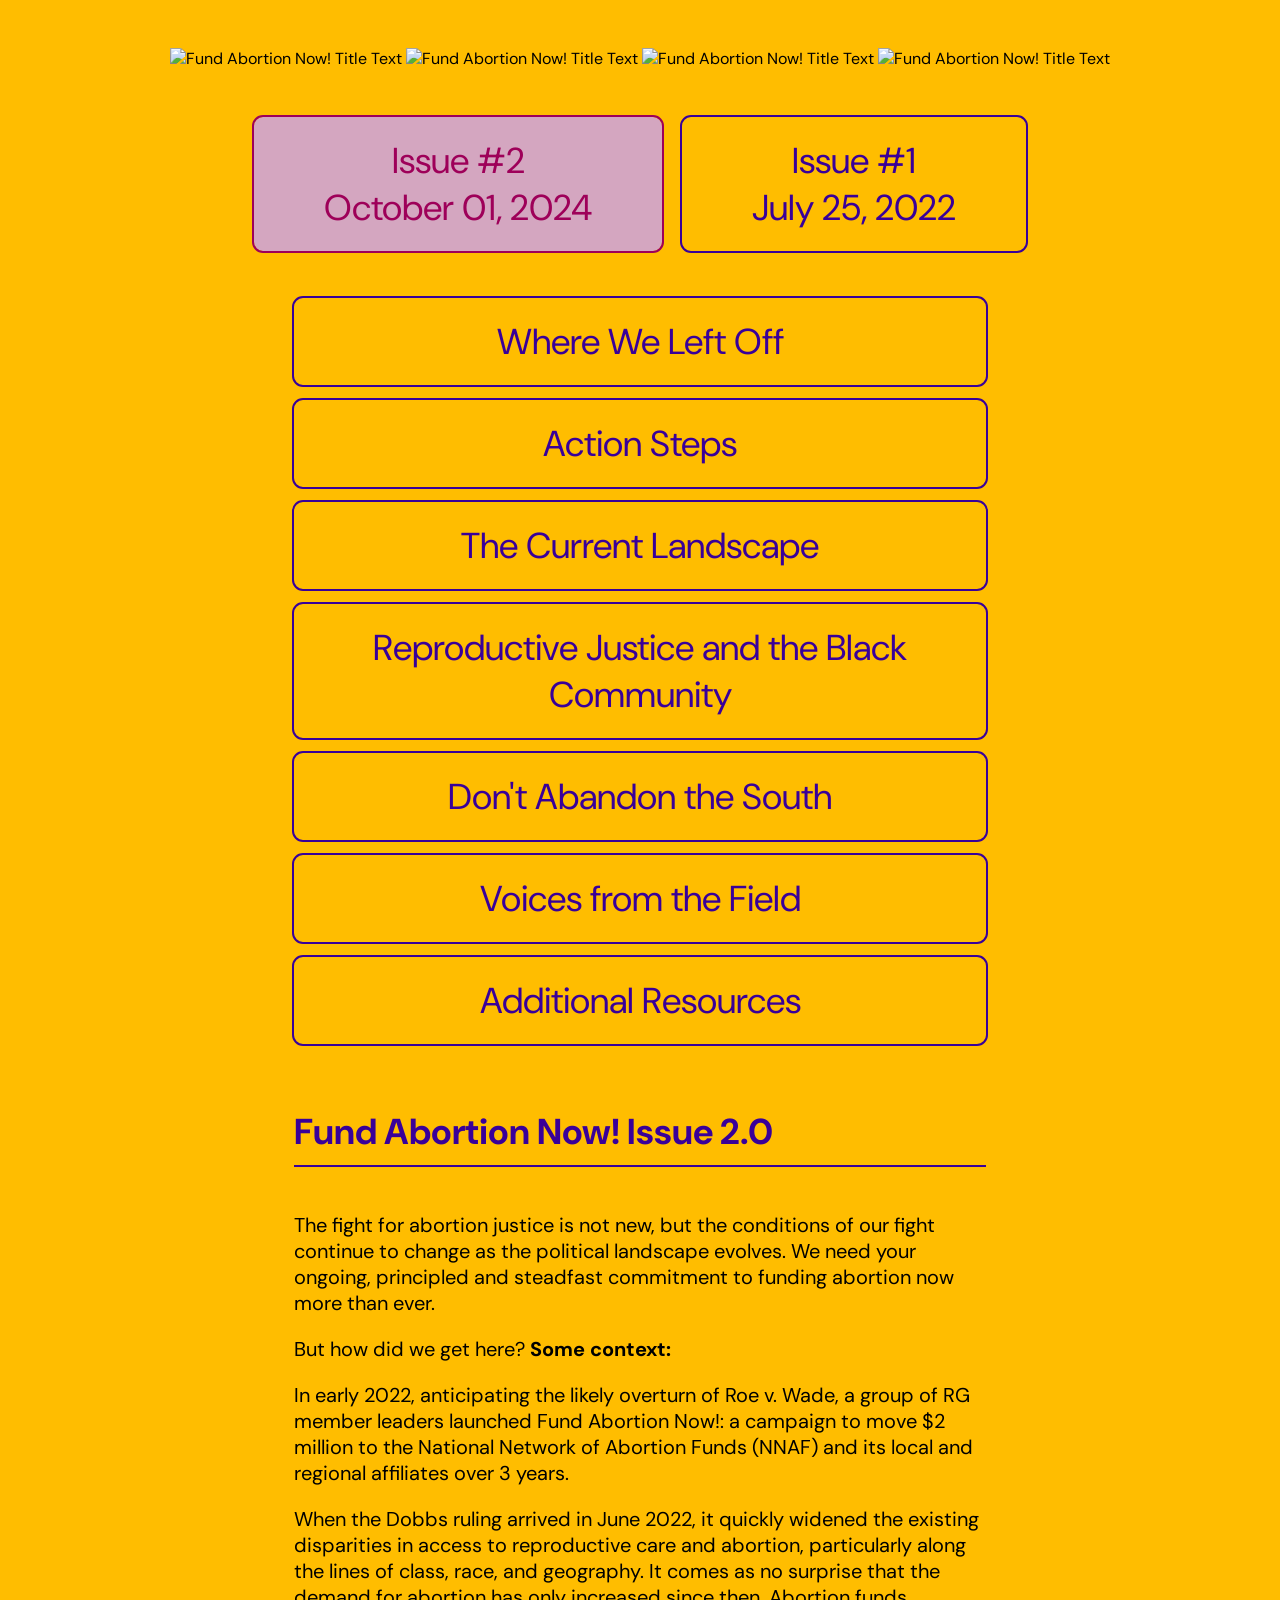
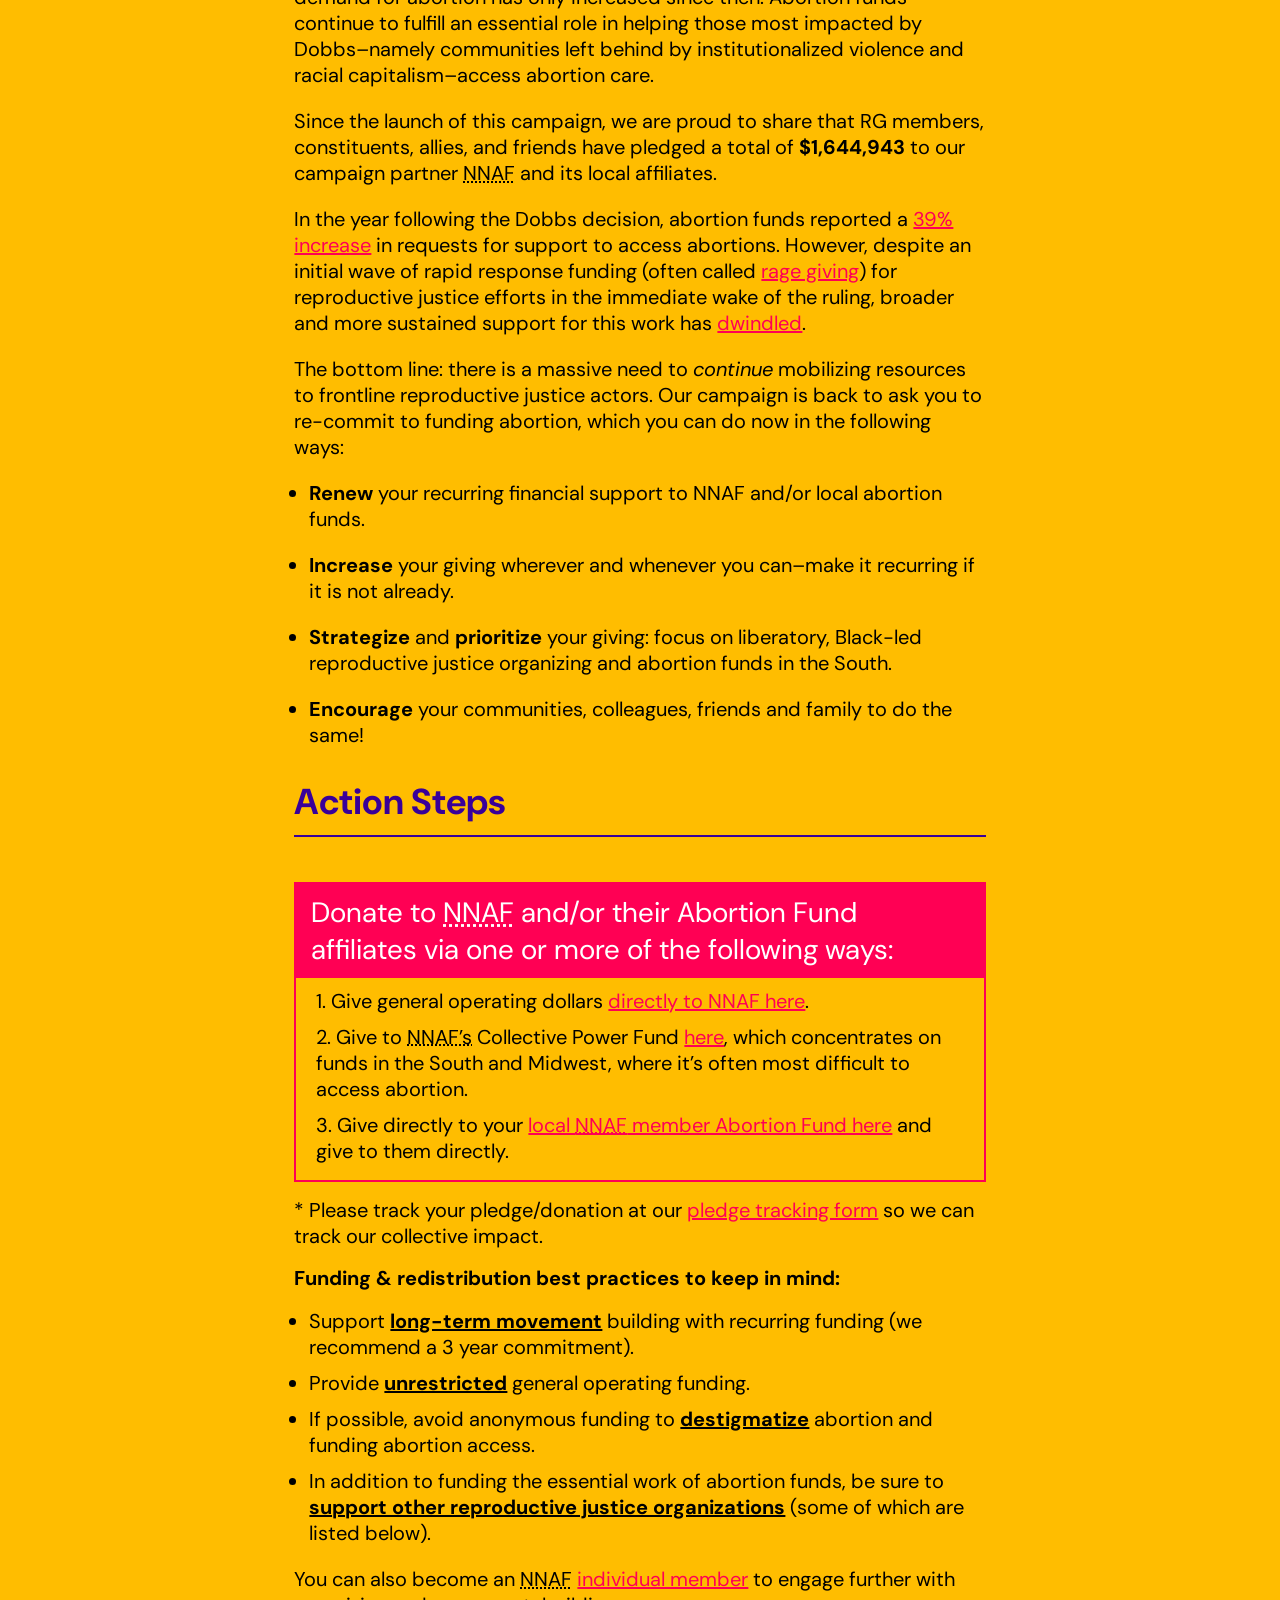
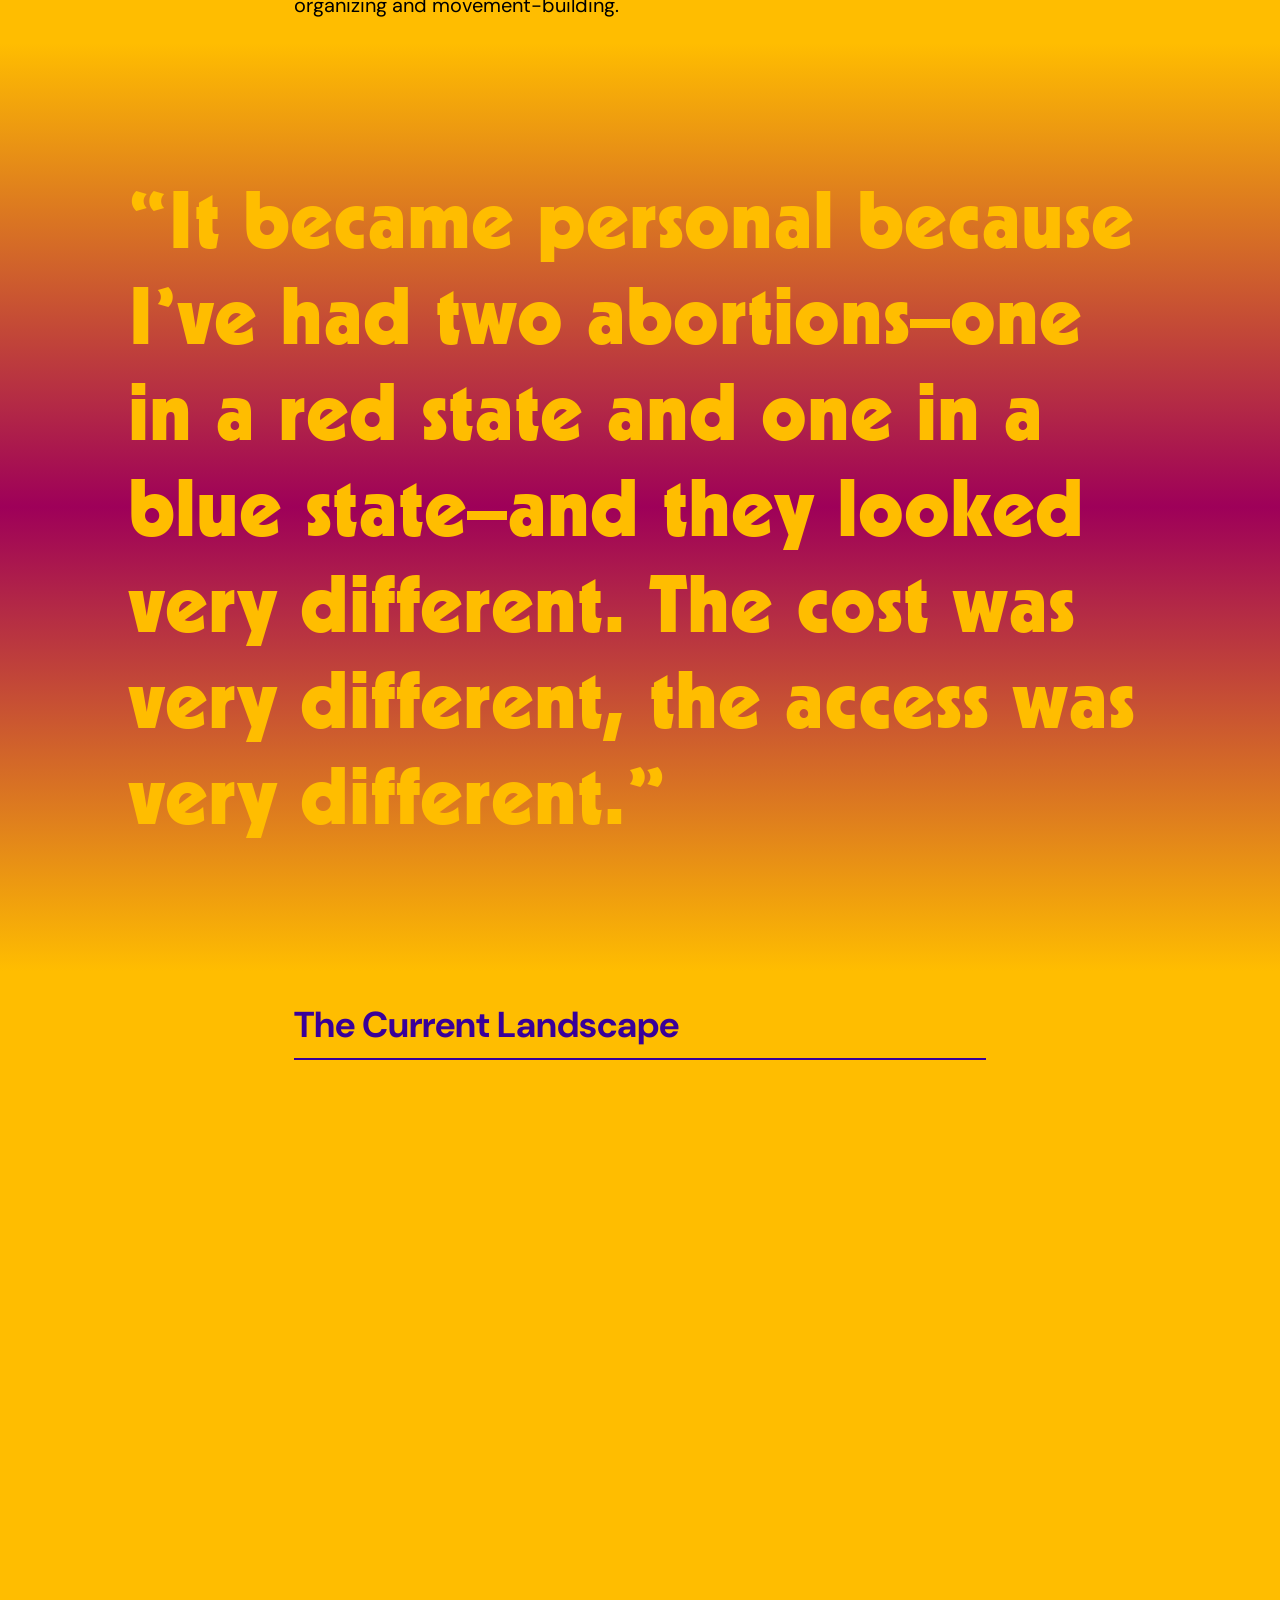
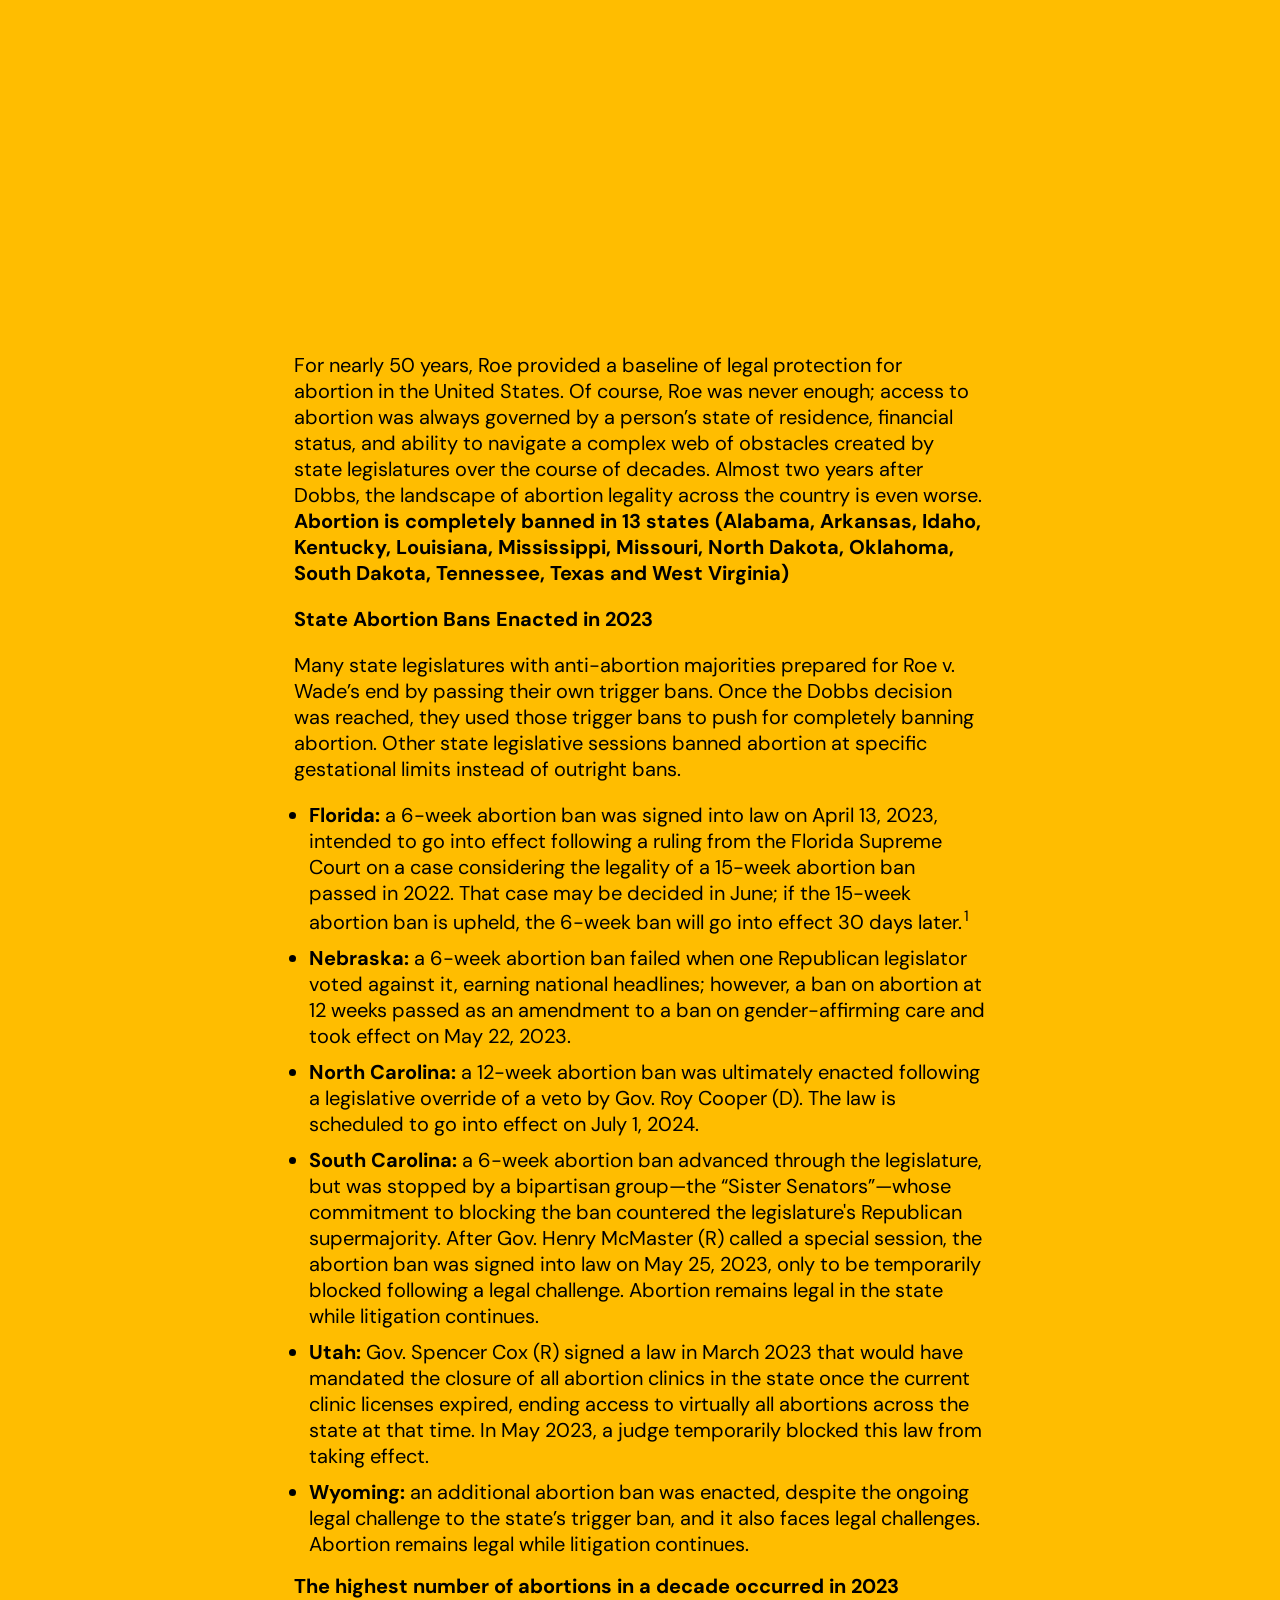
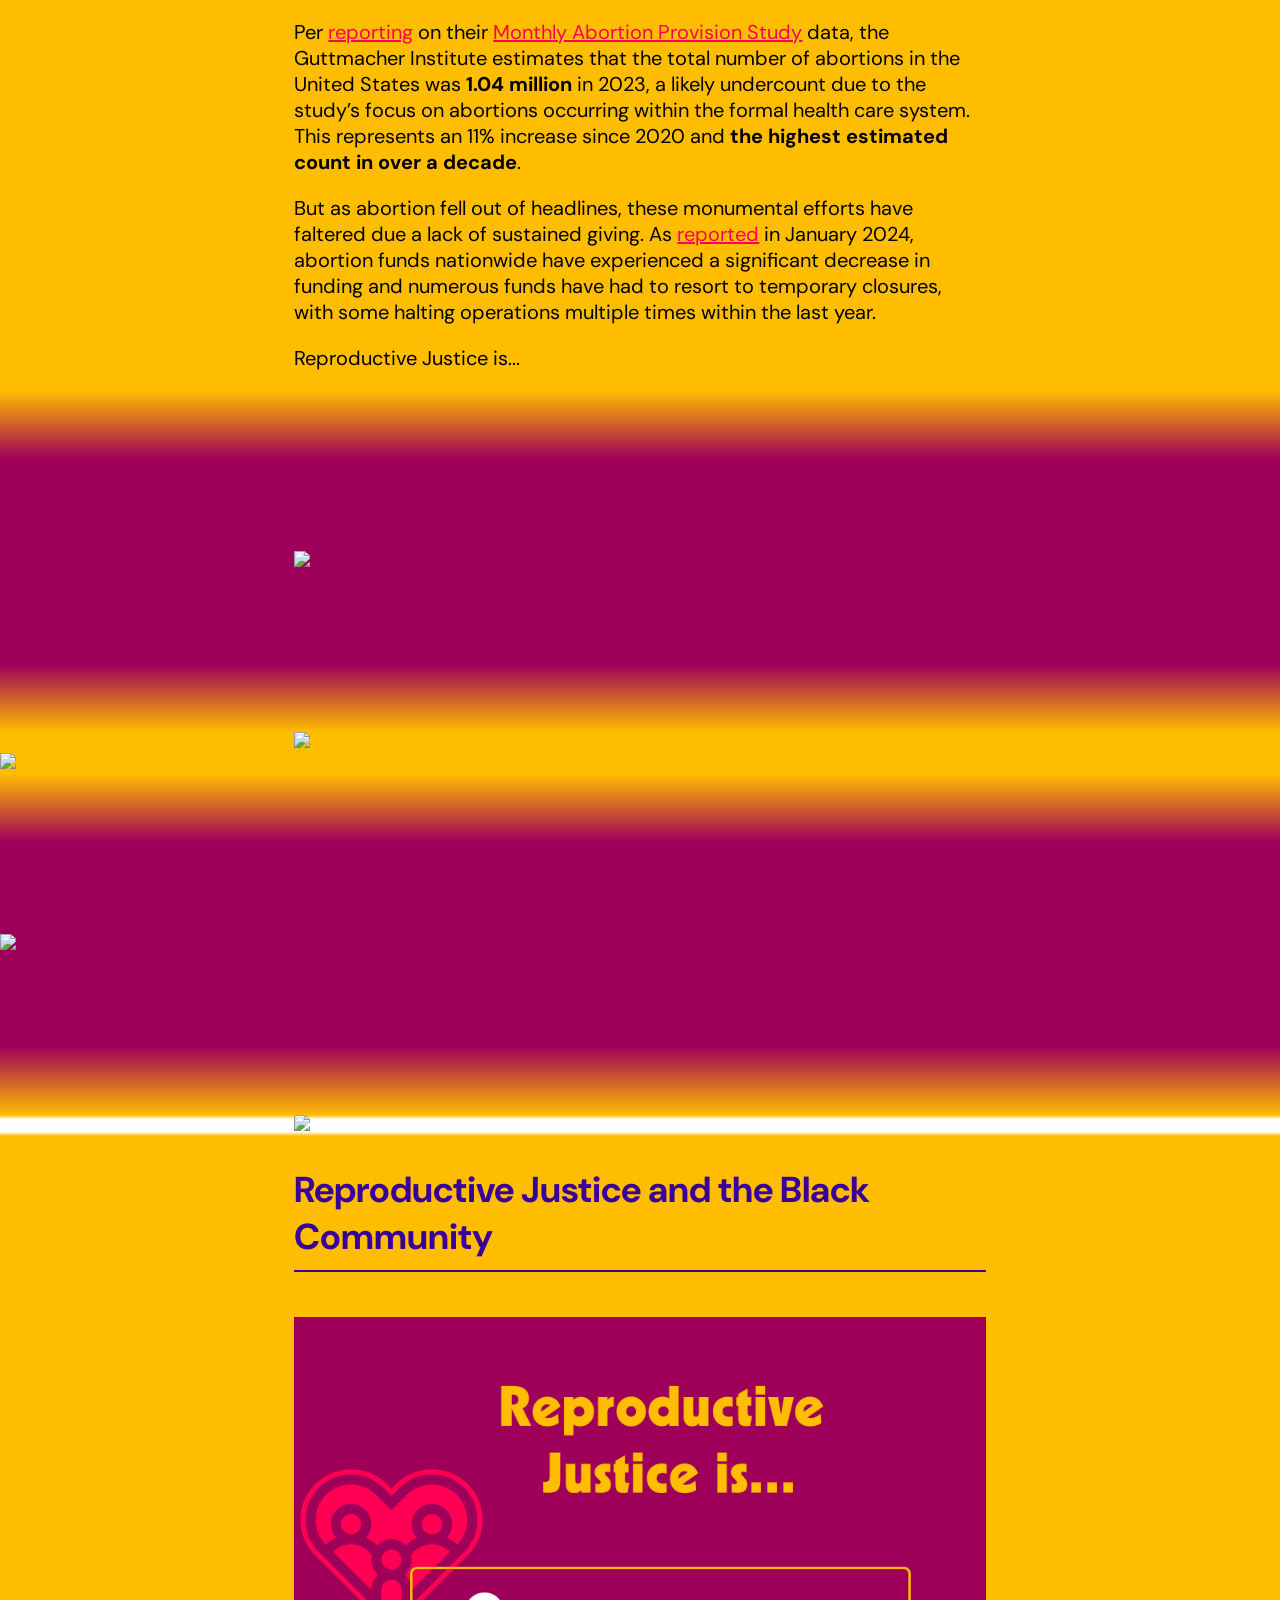
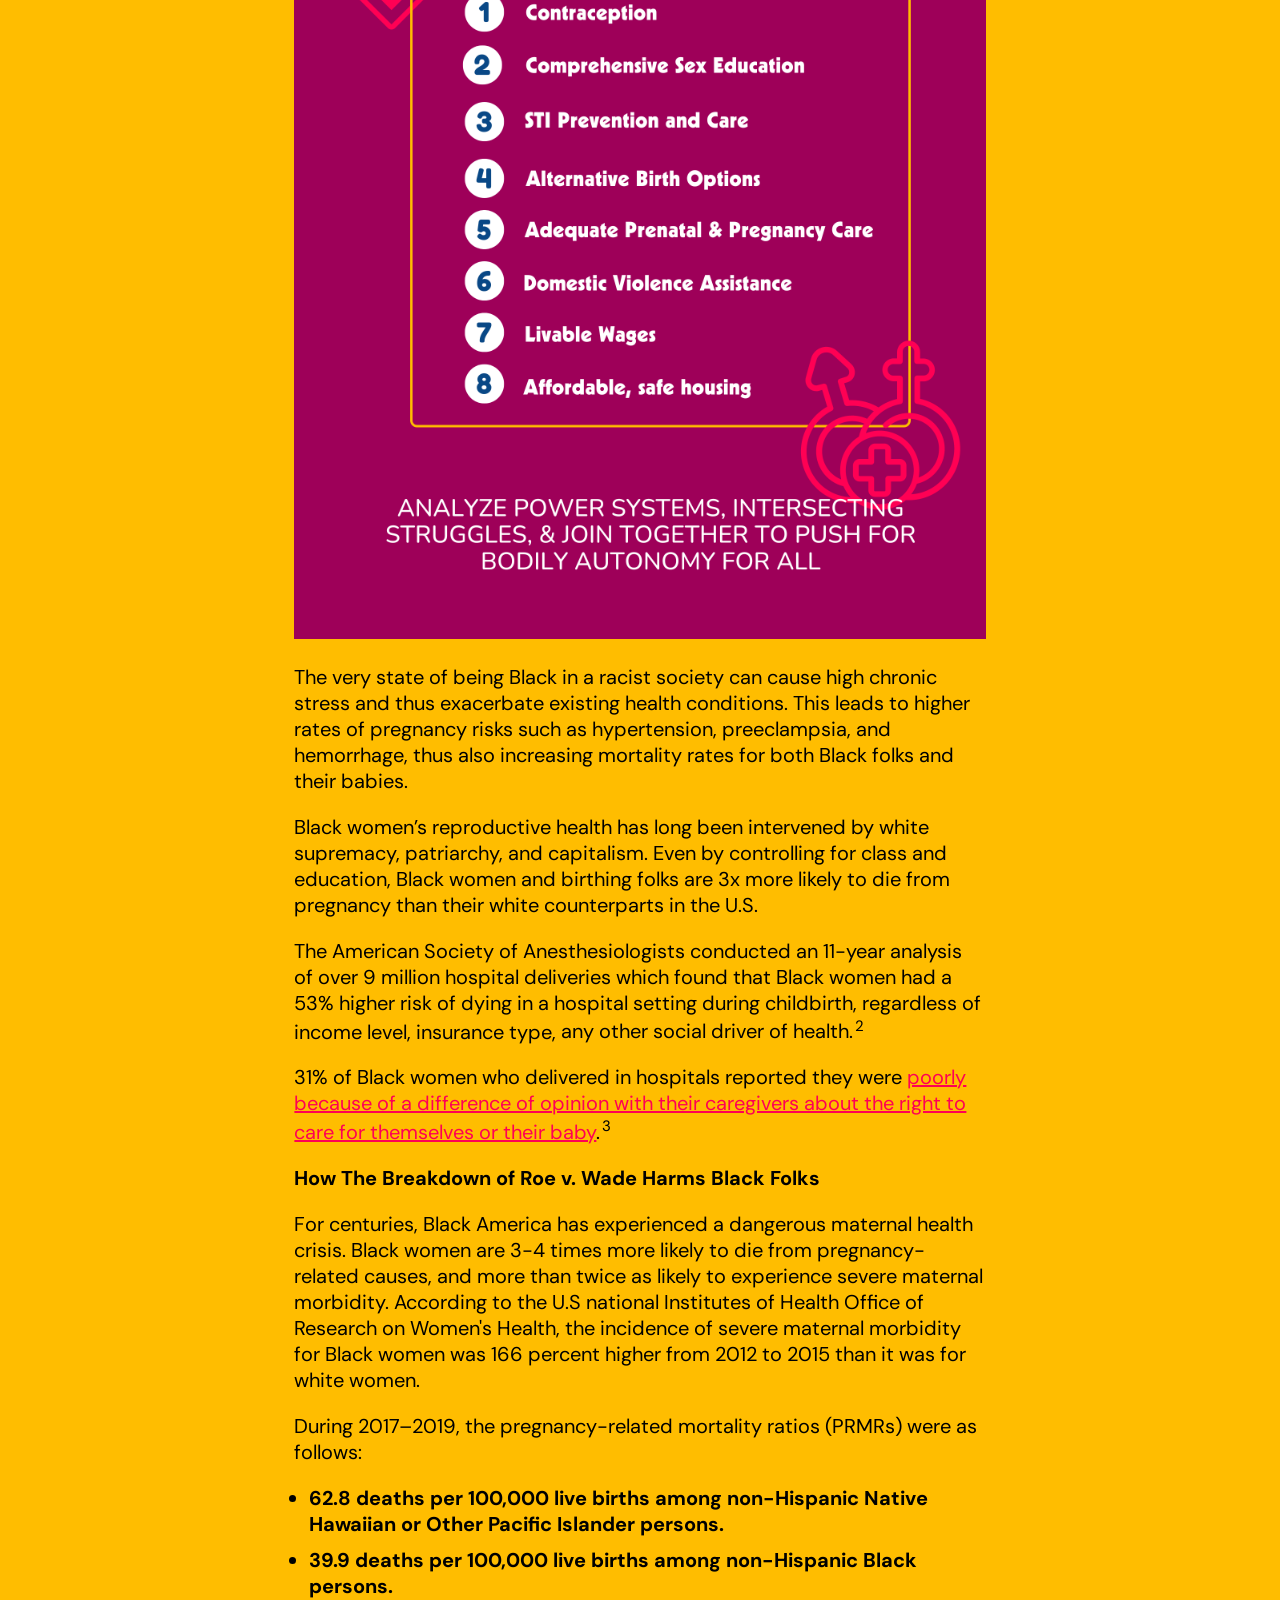
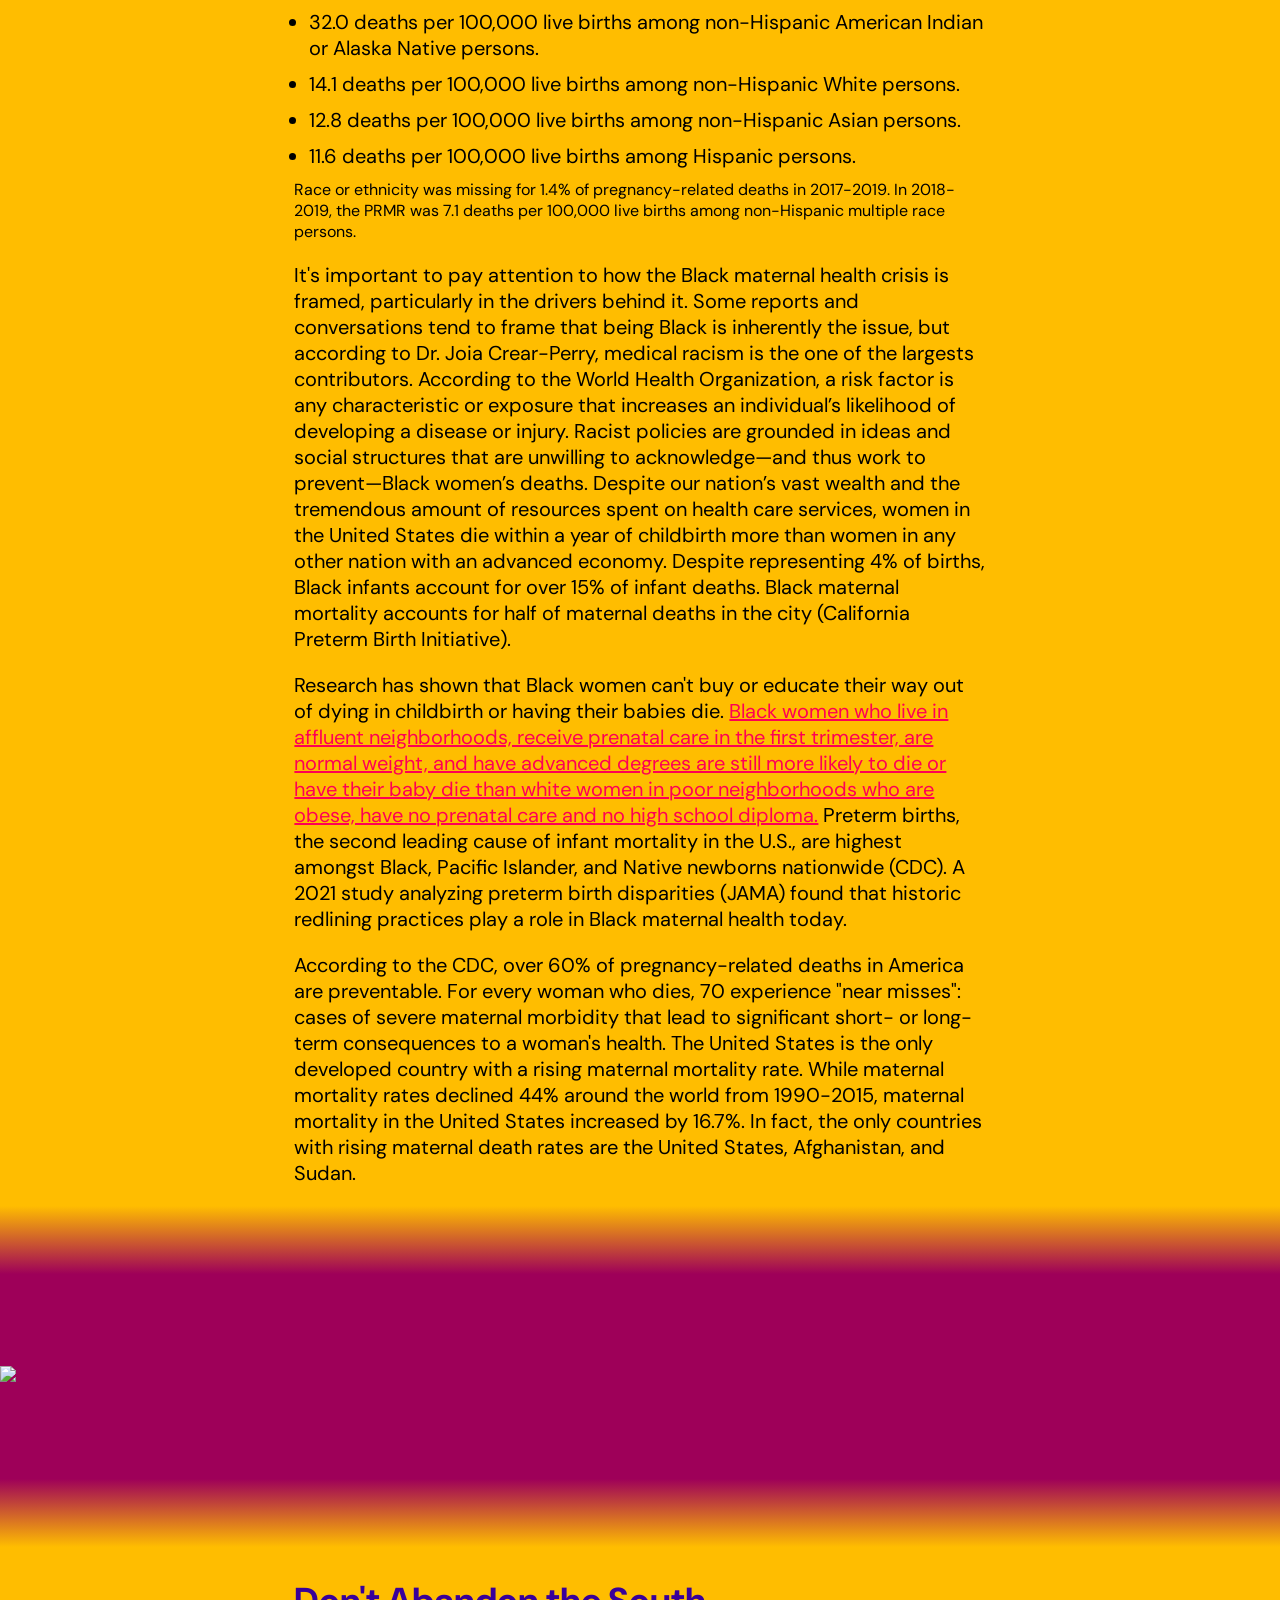
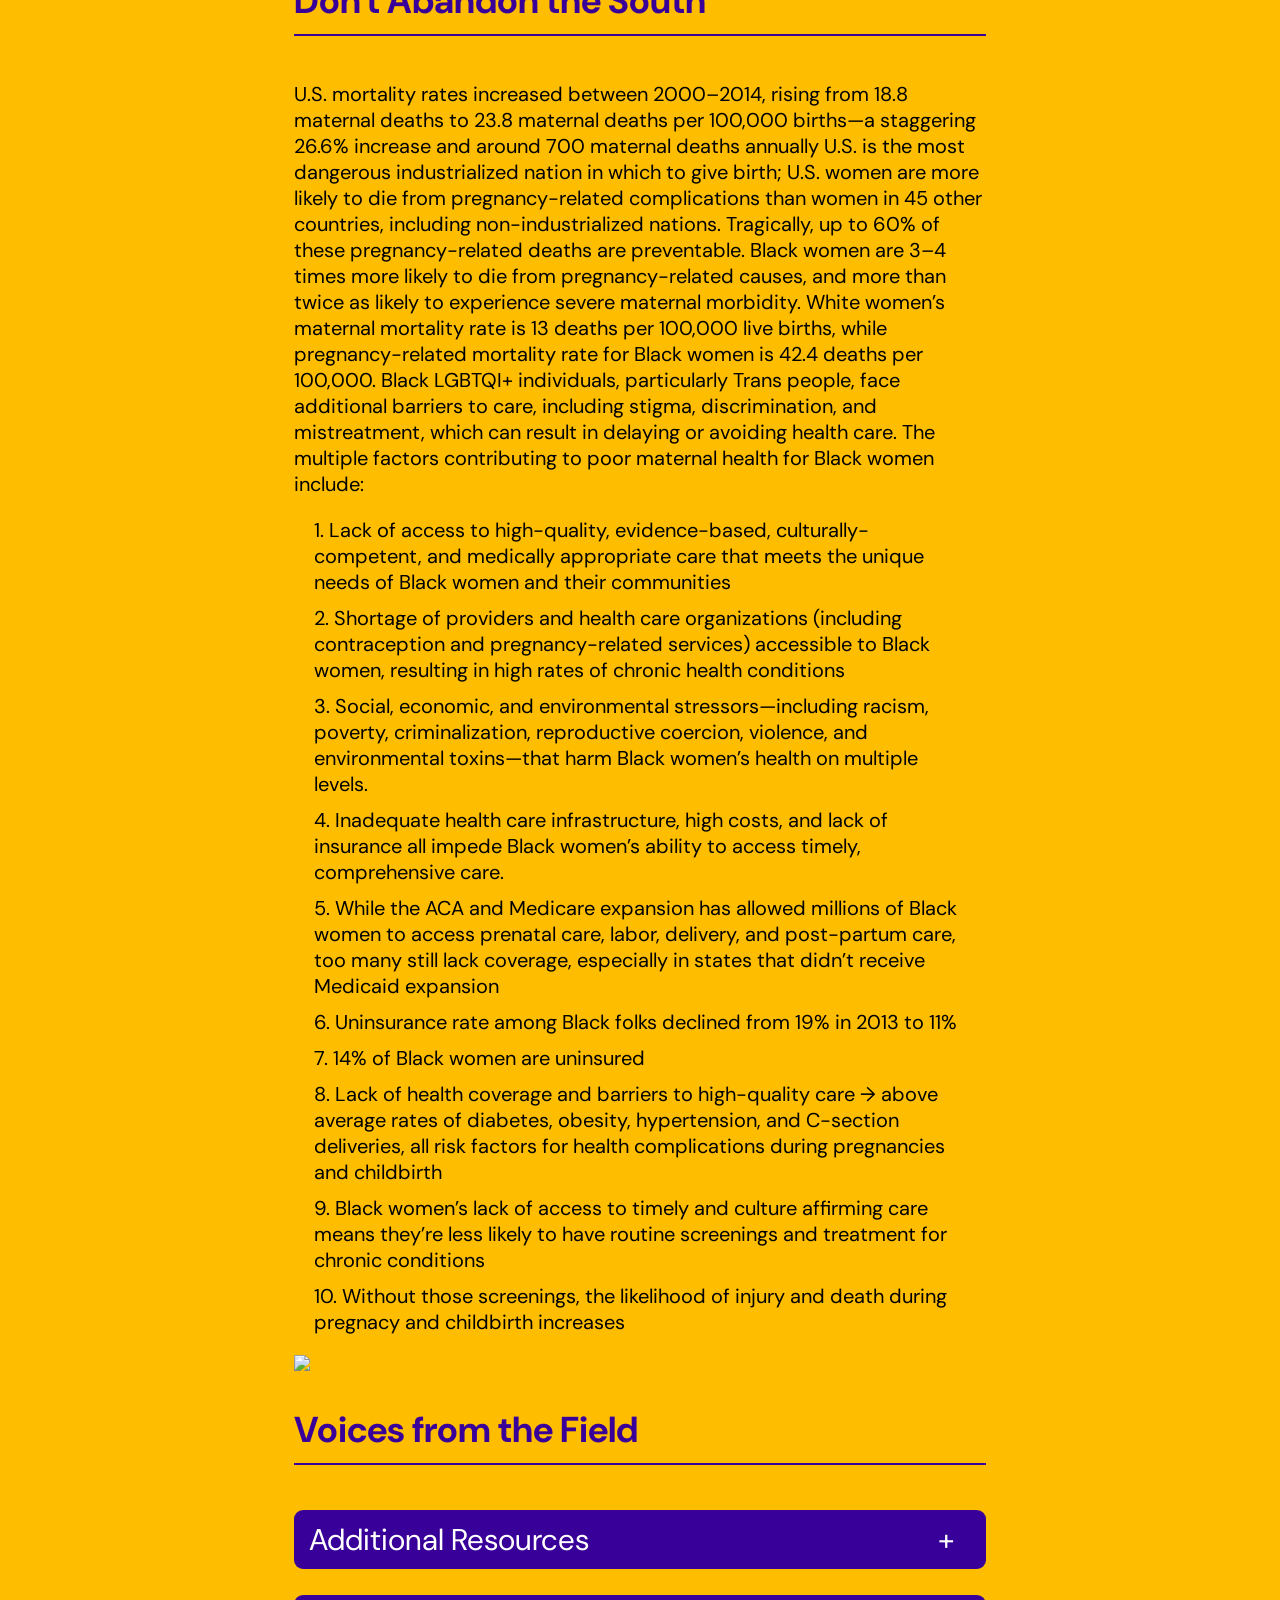
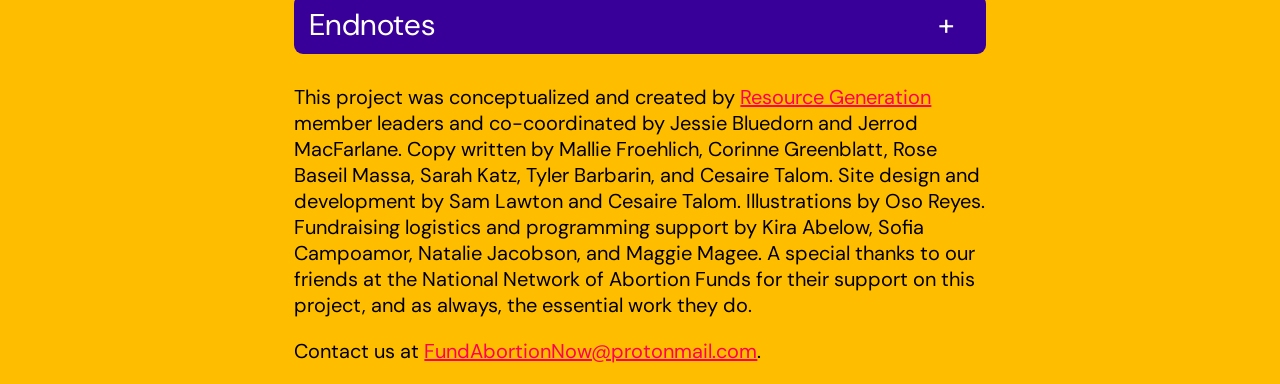
==== index.html @ 1dbc6963 "feat: improve mobile viewing and add new font" ====
<!DOCTYPE html>
<html>
<head>
    <title>FUND ABORTION NOW! Zine Two!</title>
    <meta http-equiv="X-UA-Compatible" content="IE=edge,chrome=1">
    <meta name="viewport" content="width=device-width, initial-scale=1.0">
    <meta http-equiv="cleartype" content="on">

    <link rel="stylesheet" type="text/css" href="./zineWide/zineWide.css" media="screen">
	<link rel="stylesheet" type="text/css" href="./zineTwo/zineTwo.css" media="screen">

    <link rel="preconnect" href="https://fonts.googleapis.com">
    <link rel="preconnect" href="https://fonts.gstatic.com" crossorigin>
    <link rel="preconnect" href="https://fonts.googleapis.com">
    <link rel="preconnect" href="https://fonts.gstatic.com" crossorigin>
    <link
        href="https://fonts.googleapis.com/css2?family=DM+Sans:ital,wght@0,400;0,500;0,700;1,400;1,500;1,700&display=swap"
        rel="stylesheet">
</head>

<body>
    <!-- LOGO -->
    <header>
        <img src="./zineTwo/assets/Banner_FundAbortionNow1.png" width="90%" alt="Fund Abortion Now! Title Text">
        <img src="./zineTwo/assets/Banner_FundAbortionNow2.png" width="90%" alt="Fund Abortion Now! Title Text">
        <img src="./zineTwo/assets/Banner_FundAbortionNow3.png" width="90%" alt="Fund Abortion Now! Title Text">
        <img src="./zineTwo/assets/Banner_FundAbortionNow4.png" width="90%" alt="Fund Abortion Now! Title Text">
    </header>

    <nav class="zine-nav">
      <a class="selected-zine" href="#"><p>Issue #2</p><p>October 01, 2024</p></a>
      <a href="./zineOne.html"><p>Issue #1</p><p>July 25, 2022</p></a>
    </nav>

    <!-- FAN ZINE TWO MAIN -->
    <main>
        <!-- ORGANIZATION -->
        <section>
            <nav class="nav-button">
                <a href="#howdidwegethere" class="jump">Where We Left Off</a>
                <a href="#fundingaction" class="jump">Action Steps</a>
                <a href="#currentlandscape" class="jump">The Current Landscape</a>
                <a href="#reprojusticeblackcomm" class="jump">Reproductive Justice and the Black Community</a>
                <a href="#dontabandonthesouth" class="jump">Don't Abandon the South</a>
                <a href="#voicesfromthefield" class="jump">Voices from the Field</a>
                <a href="#addlresources" class="jump">Additional Resources</a>
            </nav>
        </section>

        <section id="howdidwegethere">
            <h1 class="title">Fund Abortion Now! Issue 2.0</h1>
            <p>
                The fight for abortion justice is not new, but the conditions of our fight continue to change as 
                the political landscape evolves. We need your ongoing, principled and steadfast commitment to 
                funding abortion now more than ever. 
            </p>
            <p>
                But how did we get here? <b>Some context:</b>
            </p>
            <p>
                In early 2022, anticipating the likely overturn of Roe v. Wade, a group of RG member 
                leaders launched Fund Abortion Now!: a campaign to move $2 million to the National Network of 
                Abortion Funds (NNAF) and its local and regional affiliates over 3 years. 
            </p>
            <p>
                When the Dobbs ruling arrived in June 2022, it quickly widened the existing disparities in 
                access to reproductive care and abortion, particularly along the lines of class, race, and 
                geography. It comes as no surprise that the demand for abortion has only increased since then. 
                Abortion funds continue to fulfill an essential role in helping those most impacted by Dobbs–namely 
                communities left behind by institutionalized violence and racial capitalism–access abortion care.
            </p>
            <p>
                Since the launch of this campaign, we are proud to share that RG members, constituents, allies, 
                and friends have pledged a total of <b>$1,644,943</b> to our campaign partner 
                <abbr title="National Network of Abortion Funds">NNAF</abbr> and its local affiliates. 
            </p>
            <p>
                In the year following the Dobbs decision, abortion funds reported a 
                <a href="https://abortionfunds.org/wp-content/uploads/2024/01/NNAF_Roe-Anniversary-Press-Release_1.9.23-1.pdf">39% increase</a> in 
                requests for support to access abortions. However, despite an initial wave of rapid response funding 
                (often called <a href="https://apnews.com/article/rage-giving-abortion-funding-dobbs-anniversary-roe-6219531732924d64db5b70d9c2a04d3d">rage giving</a>) 
                for reproductive justice efforts in the immediate wake of the ruling, broader and more sustained support for this work has 
                <a href="https://abortionfunds.org/wp-content/uploads/2024/01/NNAF_Roe-Anniversary-Press-Release_1.9.23-1.pdf">dwindled</a>.
            </p>
            <p>
                The bottom line: there is a massive need to <em>continue</em> mobilizing resources to frontline reproductive justice actors. Our campaign is back to ask you to re-commit to funding abortion, which you can do now in the following ways:
            </p>
            <ul>
                <li><p><b>Renew</b> your recurring financial support to NNAF and/or local abortion funds.</p></li>
                <li><p><b>Increase</b> your giving wherever and whenever you can–make it recurring if it is not already.</p></li>
                <li><p><b>Strategize</b> and <b>prioritize</b> your giving: focus on liberatory, Black-led reproductive justice organizing and abortion funds in the South.</p></li>
                <li><p><b>Encourage</b> your communities, colleagues, friends and family to do the same!</p></li>
            </ul>
        </section>

        <section id="fundingaction">
            <h1 class="title">Action Steps</h1>
            <div class="fundaction">
                <div class="fundheadline">Donate to <abbr title="National Network of Abortion Funds">NNAF</abbr> and/or their Abortion Fund affiliates via one or more of the following ways:</div>
                <ol role="list">
                    <li>Give general operating dollars <a href="https://donate.abortionfunds.org/give/323375/#!/donation/checkout?c_src=resourcegeneration" target="_blank">directly to NNAF here</a>.</li>
                    <li>Give to <abbr title="National Network of Abortion Funds">NNAF’s</abbr> Collective Power Fund <a href="https://donate.abortionfunds.org/give/324729/#!/donation/checkout?c_src=resourcegenerationcpf">here</a>, which concentrates on funds in the South and Midwest, where it’s often most difficult to access abortion.</li>
                    <li>Give directly to your <a href="https://abortionfunds.org/find-a-fund/" target="_blank">local <abbr title="National Network of Abortion Funds">NNAF</abbr> member Abortion Fund here</a> and give to them directly.</li>
                </ol>
            </div>

            <div class="tracking">
                * Please track your pledge/donation 
                at our <a href="https://docs.google.com/forms/d/e/1FAIpQLSdhT-Uo2teDk59gNHskEufAlcPYaMcO90UYyWhKCQgYTfj5og/viewform" target="_blank">pledge tracking form</a> 
                so we can track our collective impact.
            </div>

            <div class="bestpractices">
                <h2>Funding & redistribution best practices to keep in mind:</h2>
                <ul>
                    <li>Support <b><u>long-term movement</u></b> building with recurring funding (we recommend a 3 year commitment).</li>
                    <li>Provide <b><u>unrestricted</u></b> general operating funding.</li>
                    <li>If possible, avoid anonymous funding to <b><u>destigmatize</u></b> abortion and funding abortion access.</li>
                    <li>In addition to funding the essential work of abortion funds, be sure to <b><u>support other reproductive justice organizations</u></b> (some of which are listed below).</li>
                </ul>
                <p>You can also become an <abbr title="National Network of Abortion Funds">NNAF</abbr> <a href="https://abortionfunds.org/get-involved/become-an-individual-member/">individual member</a> to engage further with organizing and movement-building.</p>
            </div>
        </section>

        <div class="quote quote-left">
            “It became personal because I’ve had two abortions–one in a red state and one in a blue state–and they looked very different. The cost was very different, the access was very different.”
        </div>

        <!-- SECTION 1: ABORTION BANS -->
        <section id="currentlandscape-title">
            <h1 class="title">The Current Landscape</h1>
        </section>
        <!-- <div id="kff-map"> -->
            <section>
                <iframe title="Status of Abortion Bans in the United States" aria-label="Map" id="datawrapper-chart-Q43DW" src="https://datawrapper.dwcdn.net/Q43DW/126/" scrolling="no" frameborder="0" style="width: 0; min-width: 100% !important; border: none;" height="822" data-external="1"></iframe><script type="text/javascript">!function(){"use strict";window.addEventListener("message",(function(a){if(void 0!==a.data["datawrapper-height"]){var e=document.querySelectorAll("iframe");for(var t in a.data["datawrapper-height"])for(var r=0;r<e.length;r++)if(e[r].contentWindow===a.source){var i=a.data["datawrapper-height"][t]+"px";e[r].style.height=i}}}))}();</script>
            </section>
        <!-- </div> -->
        <section id="currentlandscape">
            <p>
                For nearly 50 years, Roe provided a baseline of legal protection for abortion in the United States.
                Of course, Roe was never enough; access to abortion was always governed by a person’s state of residence, 
                financial status, and ability to navigate a complex web of obstacles created by state legislatures 
                over the course of decades.
                Almost two years after Dobbs, the landscape of abortion legality across the country is even worse.
                <b>Abortion is completely banned in 13 states (Alabama, Arkansas, Idaho, Kentucky, Louisiana, 
                Mississippi, Missouri, North Dakota, Oklahoma, South Dakota, Tennessee, Texas and West Virginia)</b>
            </p>

            <h2>State Abortion Bans Enacted in 2023</h2>
            <p>Many state legislatures with anti-abortion majorities prepared for Roe v. Wade’s end by passing their own trigger bans. Once the Dobbs decision was reached, they used those trigger bans to push for completely banning abortion. Other state legislative sessions banned abortion at specific gestational limits instead of outright bans.</p>
            <ul>
                <li><b>Florida:</b> a 6-week abortion ban was signed into law on April 13, 2023, intended to go into effect following a ruling from the Florida Supreme Court on a case considering the legality of a 15-week abortion ban passed in 2022. That case may be decided in June; if the 15-week abortion ban is upheld, <a aria-describedby="footnote-label">the 6-week ban will go into effect 30 days later.</a>
                <li><b>Nebraska:</b> a 6-week abortion ban failed when one Republican legislator voted against it, earning national headlines; however, a ban on abortion at 12 weeks passed as an amendment to a ban on gender-affirming care and took effect on May 22, 2023.</li>
                <li><b>North Carolina:</b> a 12-week abortion ban was ultimately enacted following a legislative override of a veto by Gov. Roy Cooper (D). The law is scheduled to go into effect on July 1, 2024.</li>
                <li><b>South Carolina:</b> a 6-week abortion ban advanced through the legislature, but was stopped by a bipartisan group—the “Sister Senators”—whose commitment to blocking the ban countered the legislature's Republican supermajority. After Gov. Henry McMaster (R) called a special session, the abortion ban was signed into law on May 25, 2023, only to be temporarily blocked following a legal challenge. Abortion remains legal in the state while litigation continues.</li>
                <li><b>Utah:</b> Gov. Spencer Cox (R) signed a law in March 2023 that would have mandated the closure of all abortion clinics in the state once the current clinic licenses expired, ending access to virtually all abortions across the state at that time. In May 2023, a judge temporarily blocked this law from taking effect.</li>
                <li><b>Wyoming:</b>  an additional abortion ban was enacted, despite the ongoing legal challenge to the state’s trigger ban, and it also faces legal challenges. Abortion remains legal while litigation continues.</li>
            </ul>

            <h2>The highest number of abortions in a decade occurred in 2023</h2>
            <p>
                Per <a href="https://www.guttmacher.org/2024/03/despite-bans-number-abortions-united-states-increased-2023" target="_blank">reporting</a> on their <a href="https://www.guttmacher.org/monthly-abortion-provision-study" target="_blank">Monthly Abortion Provision Study</a> data, the Guttmacher Institute estimates that the total number of abortions in the United States was <b>1.04 million</b> in 2023, a likely undercount due to the study’s focus on abortions occurring within the formal health care system. This represents an 11% increase since 2020 and <b>the highest estimated count in over a decade</b>.
            </p>
            <p>
                But as abortion fell out of headlines, these monumental efforts have faltered due a lack of sustained giving. As <a href="https://www.statnews.com/2024/01/23/abortion-fund-warning-demand-up-donations-down/" target="_blank">reported</a> in January 2024, abortion funds nationwide have experienced a significant decrease in funding and numerous funds have had to resort to temporary closures, with some halting operations multiple times within the last year. 
            </p>
            <!-- <img src="fanzinegraphic1.png" width="100%"> -->
             <p>Reproductive Justice is...</p>
            <!-- <img src="fanzinegraphic1.png" width="100%"> -->
            <!-- <img src="./zineTwo/assets/justice is now_college 2.png" width="100%" /> -->
        </section>
        <div class="image-wrapper">
        <section>
            <img src="./zineTwo/assets/Justice is Now Freedom Is Now.png" width="100%" />
        </section>
        </div>
        <section>
            <img src="./zineTwo/assets/justice is now_college 2.png" width="100%" />
        </section>
        <div>
            <img src="./zineTwo/assets/the fight is not new_college_5.png" width="100%" />
        </div>
        <div class="image-wrapper">
            <img src="./zineTwo/assets/three times more likely_college 3.png" width="100%" />
        </div>
        <div id="kff-map">
        <section>
            <img src="./zineTwo/assets/systemic_collage 1.png" width="100%" />
        </section>
        </div>
        <section id="reprojusticeblackcomm">
            <h1 class="title">Reproductive Justice and the Black Community</h1>
            <img src="./zineTwo/assets/RJ-101-Poster.png" width="100%">
            <p>
                The very state of being Black in a racist society can cause high chronic stress and thus exacerbate existing health conditions. This leads to higher rates of pregnancy risks such as hypertension, preeclampsia, and hemorrhage, thus also increasing mortality rates for both Black folks and their babies. 
            </p>
            <p>
                Black women’s reproductive health has long been intervened by white supremacy, patriarchy, and capitalism. Even by controlling for class and education, Black women and birthing folks are 3x more likely to die from pregnancy than their white counterparts in the U.S.
            </p>
            <p>
                The American Society of Anesthesiologists conducted an 11-year analysis of over 9 million hospital deliveries which found that Black women had a 53% higher risk of dying in a hospital setting during childbirth, regardless of income level, insurance type, <a aria-describedby="footnote-label">any other social driver of health.</a>
            </p>
            <p>
                31% of Black women who delivered in hospitals reported they were <a href="https://reproductive-health-journal.biomedcentral.com/articles/10.1186/s12978-019-0729-2" target="_blank">poorly because of a difference of opinion with their caregivers about the right to care for themselves or their baby</a><a aria-describedby="footnote-label">.</a>
            </p>

            <h2>How The Breakdown of Roe v. Wade Harms Black Folks</h2>
            <p>
                For centuries, Black America has experienced a dangerous maternal health crisis. 
                Black women are 3-4 times more likely to die from pregnancy-related causes, and more 
                than twice as likely to experience severe maternal morbidity. According to the U.S national
                Institutes of Health Office of Research on Women's Health, the incidence of severe maternal
                morbidity for Black women was 166 percent higher from 2012 to 2015 than it was for white women.
            </p>
            <p>
                During 2017–2019, the pregnancy-related mortality ratios (PRMRs) were as follows:
                <ul>
                    <li><b>62.8 deaths per 100,000 live births among non-Hispanic Native Hawaiian or Other Pacific 
                    Islander persons.</b></li>
                    <li><b>39.9 deaths per 100,000 live births among non-Hispanic Black persons.</b></li> 
                    <li>32.0 deaths per 100,000 live births among non-Hispanic American Indian or Alaska Native persons.</li>
                    <li>14.1 deaths per 100,000 live births among non-Hispanic White persons.</li>
                    <li>12.8 deaths per 100,000 live births among non-Hispanic Asian persons.</li>
                    <li>11.6 deaths per 100,000 live births among Hispanic persons.</li>
                </ul>   
                Race or ethnicity was missing for 1.4% of pregnancy-related deaths in 2017-2019.
                In 2018-2019, the PRMR was 7.1 deaths per 100,000 live births among non-Hispanic multiple race persons.
            </p>
            <p>
                It's important to pay attention to how the Black maternal health crisis is framed, particularly
                in the drivers behind it. Some reports and conversations tend to frame that being Black 
                is inherently the issue, but according to Dr. Joia Crear-Perry, medical racism is the 
                one of the largests contributors. According to the World Health Organization, a risk factor 
                is any characteristic or exposure that increases an individual’s likelihood of developing a
                disease or injury. Racist policies are grounded in ideas and social structures that are 
                unwilling to acknowledge—and thus work to prevent—Black women’s deaths. Despite our nation’s 
                vast wealth and the tremendous amount of resources spent on health care services, women in 
                the United States die within a year of childbirth more than women in any other nation with 
                an advanced economy. Despite representing 4% of births, Black infants account for over 
                15% of infant deaths. Black maternal mortality accounts for half of maternal deaths in 
                the city (California Preterm Birth Initiative).
            </p>
            <p>
                Research has shown that Black women can't buy or educate their way out of dying in childbirth
                or having their babies die. <a href="https://rewirenewsgroup.com/2018/04/11/maternal-health-replace-race-with-racism/">Black 
                women who live in affluent neighborhoods, receive prenatal care in the first trimester, are normal weight, 
                and have advanced degrees are still more likely to die or have their baby die than 
                white women in poor neighborhoods who are obese, have no prenatal care and no high 
                school diploma.</a> 

                Preterm births, the second leading cause of infant mortality in the U.S., are highest amongst 
                Black, Pacific Islander, and Native newborns nationwide (CDC). A 2021 study analyzing preterm
                birth disparities (JAMA) found that historic redlining practices play a role in Black 
                maternal health today. 
            </p>
            <p>
                According to the CDC, over 60% of pregnancy-related deaths in America are preventable. For 
                every woman who dies, 70 experience "near misses": cases of severe maternal morbidity that 
                lead to significant short- or long-term consequences to a woman's health. The United States 
                is the only developed country with a rising maternal mortality rate. While maternal mortality 
                rates declined 44% around the world from 1990-2015, maternal mortality in the United States 
                increased by 16.7%. In fact, the only countries with rising maternal death rates are the 
                United States, Afghanistan, and Sudan.
            </p>
        </section>
        <div class="image-wrapper">
            <img src="./zineTwo/assets/systemic_collage 1.png" width="100%" />
        </div>
        <section id="dontabandonthesouth">
            <h1 class="title">Don't Abandon the South</h1>
            <p>
                U.S. mortality rates increased between 2000–2014, rising from 18.8 maternal deaths to 
                23.8 maternal deaths per 100,000 births—a staggering 26.6% increase and around 700 maternal 
                deaths annually U.S. is the most dangerous industrialized nation in which to give birth; U.S. 
                women are more likely to die from pregnancy-related complications than women in 45 other countries, 
                including non-industrialized nations. Tragically, up to 60% of these pregnancy-related deaths are 
                preventable. Black women are 3–4 times more likely to die from pregnancy-related causes, and more 
                than twice as likely to experience severe maternal morbidity. White women’s maternal mortality 
                rate is 13 deaths per 100,000 live births, while pregnancy-related mortality rate for Black women 
                is 42.4 deaths per 100,000. Black LGBTQI+ individuals, particularly Trans people, face additional barriers 
                to care, including stigma, discrimination, and mistreatment, which can result in delaying or avoiding 
                health care. 
    
                The multiple factors contributing to poor maternal health for Black women include: 
                <ol>
                    <li>
                        Lack of access to high-quality, evidence-based, culturally-competent, and medically 
                        appropriate care that meets the unique needs of Black women and their communities
                    </li>
                    <li>
                        Shortage of providers and health care organizations (including contraception and 
                        pregnancy-related services) accessible to Black women, resulting in high rates of chronic 
                        health conditions
                    </li>
                    <li>
                        Social, economic, and environmental stressors—including racism, poverty, criminalization, 
                        reproductive coercion, violence, and environmental toxins—that harm Black women’s health on 
                        multiple levels.
                    </li>
                    <li>
                        Inadequate health care infrastructure, high costs, and lack of insurance all impede Black 
                        women’s ability to access timely, comprehensive care.
                    </li>
                    <li>
                        While the ACA and Medicare expansion has allowed millions of Black women to access prenatal 
                        care, labor, delivery, and post-partum care, too many still lack coverage, especially in states 
                        that didn’t receive Medicaid expansion
                    </li>
                    <li>Uninsurance rate among Black folks declined from 19% in 2013 to 11%</li>
                    <li>14% of Black women are uninsured</li>
                    <li>
                        Lack of health coverage and barriers to high-quality care → above average rates of diabetes,
                        obesity, hypertension, and C-section deliveries, all risk factors for health complications 
                        during pregnancies and childbirth
                    </li>
                    <li>
                        Black women’s lack of access to timely and culture affirming care means they’re less likely 
                        to have routine screenings and treatment for chronic conditions
                    </li>
                    <li>Without those screenings, the likelihood of injury and death during pregnacy and childbirth increases</li>
                </ol>
            </p>
            <img src="./zineTwo/assets/Health_Insurance_Coverage_by_Race_2021.png" width="100%">
        </section>

        <!-- VOICES FROM THE FIELD -->
        <section id="voicesfromthefield">
            <h1 class="title">Voices from the Field</h1>
        </section>

        <!-- ADDITIONAL RESOURCES -->
        <section id="addlresources">
            <div class="tab">
                <input id="tab-1" type="checkbox">
                <label for="tab-1">Additional Resources</label>
                <div class="tab-content"></div>
            </div>
        </section>

        <!-- ENDNOTES -->
        <section id="endnotes">
            <div class="tab">
                <input id="tab-2" type="checkbox">
                <label for="tab-2">Endnotes</label>
                <div class="tab-content"></div>
            </div>
        </section>
        <footer>
            <p>
                This project was conceptualized and created by <a href="https://resourcegeneration.org/" target="_blank">Resource Generation</a> member leaders and co-coordinated by Jessie Bluedorn and Jerrod MacFarlane. Copy written by Mallie Froehlich, Corinne Greenblatt, Rose Baseil Massa, Sarah Katz, Tyler Barbarin, and Cesaire Talom. Site design and development by Sam Lawton and Cesaire Talom. Illustrations by Oso Reyes. Fundraising logistics and programming support by Kira Abelow, Sofia Campoamor, Natalie Jacobson, and Maggie Magee. A special thanks to our friends at the National Network of Abortion Funds for their support on this project, and as always, the essential work they do.
            </p>
            <p>
                Contact us at <a href="mailto:FundAbortionNow@protonmail.com">FundAbortionNow@protonmail.com</a>.
            </p>
        </footer>
    </main>
</body>
</html>
---- zineWide/zineWide.css ----
p, ol li, ul li, h2 {
  font-family: 'DM Sans', sans-serif;
  font-size: 20px;
}

li a {
  text-decoration: underline;
}

.fn-return {
  text-decoration: none;
}

ol {
  margin-top: 10px;
  padding: 0px;
  list-style: decimal inside;
}

ul {
  margin: 0px;
  padding-inline-start: 15px;
}

li {
  margin: 10px 0;
}

ol li {
  padding-left: 1em;
  padding-right: 1em;
}

body {
  margin-top: 3rem;
  font-family: 'DM Sans', sans-serif; 
}

a {
  color: black;
}

header {
  text-align: center;
}

section, footer {
  margin-left: 23%;
  margin-right: 23%;
}

.zine-nav {
  margin-left: 10%;
  margin-right: 10%;
  margin-bottom: 2rem;
  display: flex;
  justify-content: center;
}

.zine-nav a {
  text-decoration: none;
  text-align: center;
  outline: solid 2px;
  padding: 20px 70px;
  border-radius: 9px;
  margin-left: 10px;
  margin-right: 10px;
  margin-bottom: 15px;
  display: block;
}

.zine-nav a p {
  font-size: 36px;
  margin: 0px;
}

.zine-nav a.selected-zine:hover {
  cursor: default;
}

/* INDEX */
.nav-button {
  display: block;
  margin-bottom: 4rem;
}

.nav-button a {
  text-decoration: none;
}

.jump {
  text-align: center;
  padding: 20px;
  border-radius: 9px;
  font-size: 36px;
  margin-bottom: 15px;
  display: block;
  outline-style: solid;
  outline-width: 2px;
}

.bestpractices {
  display: block;
  color: black;
  background-color: none;
  padding-bottom: 5px;
}

.bestpractices .headline {
  font-size: 20px;
}

.fundaction {
  margin-bottom: 15px;
}

.fundheadline {
  padding: 10px 15px;
  font-size: 28px;
}

.funding .title {
  color: #09a370ff;
}

.funding img {
  width: 100%;
}

.funding .text p {
  width: 100%;
}

.funding .text .action {
  display: block;
  font-size: 20px;
  outline: solid 2px #09a370ff;
  color:#09a370ff;
  padding: 10px 15px;
  margin: 15px 3px 10px 3px;
  text-decoration: none;
}

.tracking {
  font-size: 20px;
}

/* (A) TABS CONTAINER */
.tab {
  position: relative;
  width: 100%;
  margin-bottom: 1rem;
}

/* (B) HIDE CHECKBOX */
.tab input { display: none; }

/* (C) TAB LABEL */
.tab label {
  display: flex;
  justify-content: space-between;
  padding: 10px 15px;
  margin-top: 10px;
  cursor: pointer;
  font-size:30px;
  border-radius: 9px;
}

/* (D) TAB CONTENT */
.tab .tab-content {
  /* CSS ANIMATION WILL NOT WORK WITH AUTO HEIGHT */
  /* THIS IS WHY WE USE MAX-HEIGHT INSTEAD */
  overflow: scroll;
  transition: max-height 0.3s;
  max-height: 0;
  display: block;
  margin-top: 10px;
  border-radius: 9px;
}

.tab-content h3 {
  margin-left: 21px;
}

.tab-content ol li {
  margin-left: 40px;
}

.orgs {
  margin: 21px 21px;
  font-size: 14px;
  font-weight: bold;
}

.tab .tab-content img {
  width: 100%;
  margin-top: 1em;
}

/* (E) OPEN TAB ON CHECKED */
.tab input:checked ~ .tab-content {
  max-height: 100vh;
}

/* (F) EXTRA - ADD ARROW INDICATOR */
.tab label::after {
  content: "\002B";
  right: 10px;
  top: 10px;
  display: block;
  transition: all 0.4s;
  margin-right:1rem;
}

.tab input:checked ~ label::after { 
  content: "\2013"; 
}

.tab ol li {
  font-size:16px;
}

/* Initializing a footnote counter on the wrapper */
body {
  counter-reset: footnotes;
}

article ol li {
  font-size: 10px;
}

/**
 * Inline footnotes references
 * 1. Increment the counter at each new reference
 * 2. Reset link styles to make it appear like regular text
 */

[aria-describedby="footnote-label"] {
  counter-increment: footnotes; /* 1 */
  text-decoration: none; /* 2 */
  color: inherit; /* 2 */
  cursor: default; /* 2 */
  outline: none; /* 2 */
}

/**
 * Actual numbered references
 * 1. Display the current state of the counter (e.g. `[1]`)
 * 2. Align text as superscript
 * 3. Make the number smaller (since it's superscript)
 * 4. Slightly offset the number from the text
 * 5. Reset link styles on the number to show it's usable
 */
[aria-describedby="footnote-label"]::after {
  content: '' counter(footnotes) ''; /* 1 */
  vertical-align: super; /* 2 */
  font-size: 0.75em; /* 3 */
  margin-left: 2px; /* 4 */
  text-decoration: none; /* 5 */
  cursor: pointer; /* 5 */
}

/**
 * Resetting the default focused styles on the number
 */
[aria-describedby="footnote-label"]:focus::after {
  outline: thin dotted;
  outline-offset: 2px;
}

[aria-label="Back to content"] {
  font-size: 0.8em;
}

@media screen and (max-width: 767px) {
  
  /* font size adjustments */
  .text p, h2 {
    font-size: 20px;
  }

  .zine-nav a p {
    font-size: 24px;
  }

  .hero {
    font-size: 24px;
    padding-left: 0;
    padding-right: 0;
    margin-bottom: 2rem;
  }

  section, footer {
    margin-left: 5%;
    margin-right: 5%;
  }
  
  .zine-nav {
    display: block;
  }

  .bestpractices .headline, ol li {
    font-size: 20px;
  }

  .title, .jump {
    font-size: 24px;
  }

  .fundheadline {
    font-size: 20px;
  }

  .action {
    margin: 2px;
  }

  .resourcelist h3 {
    margin: 21px;
  }

  .resourcelist ul {
    margin: 21px;
    padding: 0;
  }

  .logos {
    vertical-align: center;
    margin-top:2em;
  }

  .socials {
    text-align: center;
  }
    
  .tab-content ul {
    margin-left: 40px;
  }

  .tab .tab-content {
    display: block;
    height: auto;
  }

  .tab .tab-content img {
    display: block;
    width: 45%;
    margin-left: auto;
    margin-right: auto;
  }
}
---- zineTwo/zineTwo.css ----
/* https://coolors.co/user/palettes/661196ed653045000b3e5386 */
/**

#390099
#9E0059
#FF0054
#FF5400
#FFBD00

*/

@font-face {
    font-family: 'Geometr231 Hv BT';
    src: url('./assets/geometric-heavy/Geometric231BT-HeavyC.eot');
    src:
        local('./assets/geometric-heavy/Geometric 231 Heavy BT'), 
        local('./assets/geometric-heavy/Geometric231BT-HeavyC'),
        url('./assets/geometric-heavy/Geometric231BT-HeavyC.eot?#iefix') format('embedded-opentype'),
        url('./assets/geometric-heavy/Geometric231BT-HeavyC.woff2') format('woff2'),
        url('./assets/geometric-heavy/Geometric231BT-HeavyC.woff') format('woff'),
        url('./assets/geometric-heavy/Geometric231BT-HeavyC.ttf') format('truetype');
    font-weight: 900;
    font-style: normal;
    font-display: swap;
}

body {
  color: black;
  background-color: #ffbd00;
  margin-left: 0;
  margin-right: 0;
  height: 100%;
}

header {
  margin-bottom: 3em;
}

a {
  color: #FF0054;
}

#kff-map {
  width: 100%;
  background: linear-gradient(
    180deg, 
    rgba(255,189,0,1) 0%, 
    rgba(255,255,255,1) 20%, 
    rgba(255,255,255,1) 80%, 
    rgba(255,189,0,1) 100%
  ); 
}

.image-wrapper {
  width: 100%;
  padding-top: 10em;
  padding-bottom: 10em;
  background: linear-gradient(
    180deg, rgba(255,189,0,1) 0%, 
    rgba(158,0,89,1) 20%, 
    rgba(158,0,89,1) 80%, 
    rgba(255,189,0,1) 100%
  ); 
}

.quote {
  color: #ffbd00;
  padding: 10%;
  font-size: 5em;
  font-family: 'Geometr231 Hv BT';
  background: linear-gradient(
    180deg, 
    rgba(255,189,0,1) 0%, 
    rgba(158,0,89,1) 50%, 
    rgba(255,189,0,1) 100%
  );
}

.quote-left {
  text-align: left;
}

.quote-right {
  text-align: right;
}

.zine-nav a {
  color: #390099;
  outline: solid 2px #390099;
}

.zine-nav a:hover {
  background-color: #a080ff;
}

.zine-nav a.selected-zine {
  color: #9E0059;
  outline: solid 2px #9E0059;
  background-color: #d4a6c0;
}

.jump {
  color: #390099;
  outline: solid 2px #390099;
}

.jump:hover {
  background-color: #a080ff;
}

.title {
  /* font-family: 'Geometr231 Hv BT'; */
  border-bottom: 2px solid #390099;
  padding-bottom: 10px;
  font-size: 36px;
  color: #390099;
  margin-bottom: 45px;
}

.fundheadline {
  background-color: #FF0054;
  color: white;
}

.fundaction {
  border: solid #FF0054 2px;
}

/* (C) TAB LABEL */
.tab label {
  color: rgb(255, 255, 255);
  background-color: #390099;
}

/* (D) TAB CONTENT */
.tab .tab-content {
  background-color: #ad7eff;
}

/* footnote styles? trying to adjust */
.tab ol li{
  color: #FF5400;
}

article ol li {
  color: #FF5400;
}

article ol li a {
  color: #FF5400;
}

sup a {
  color: #FF5400; /* 5 */
  margin: 2px;
}

a.fn-return {
  color: #FF5400; /* 5 */
}

@media screen and (max-width: 767px) {
  body {
    margin-top: 5px;
  }

  header {
    margin-bottom: 2rem;
  }
}
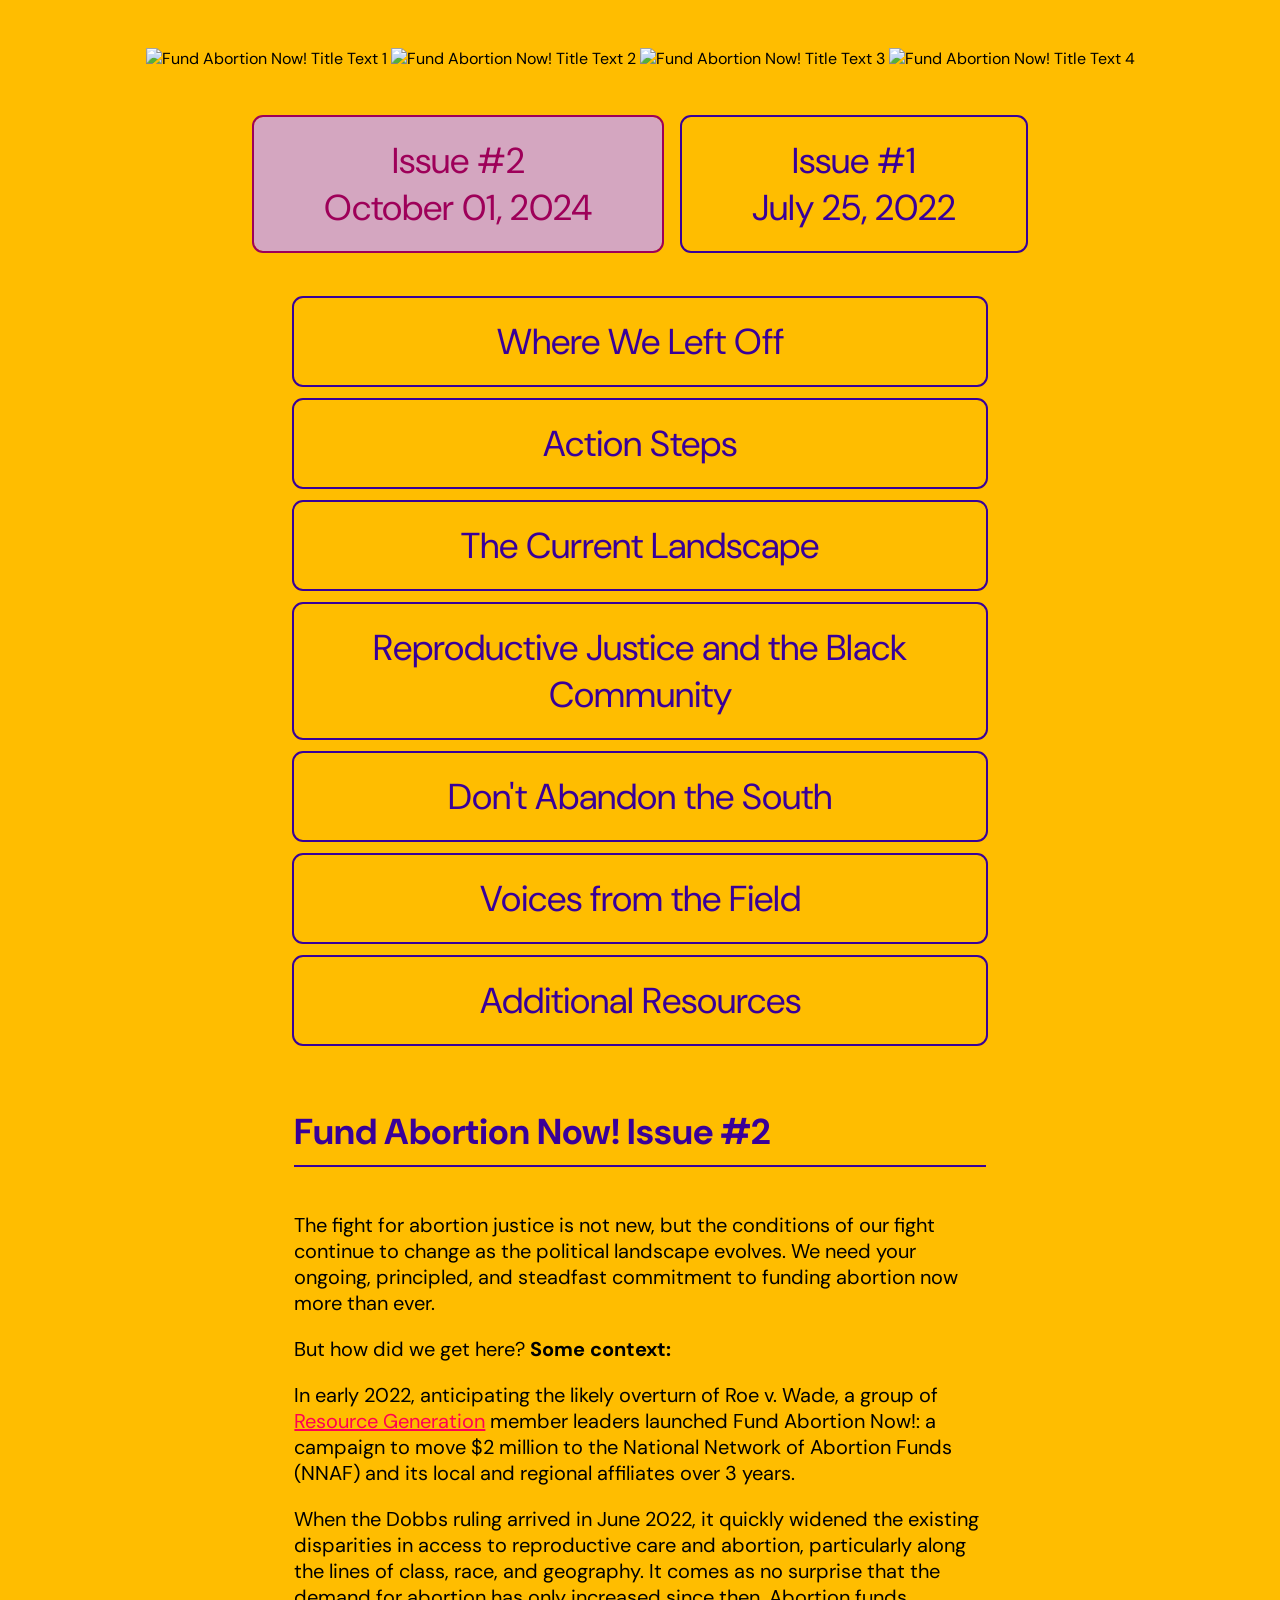
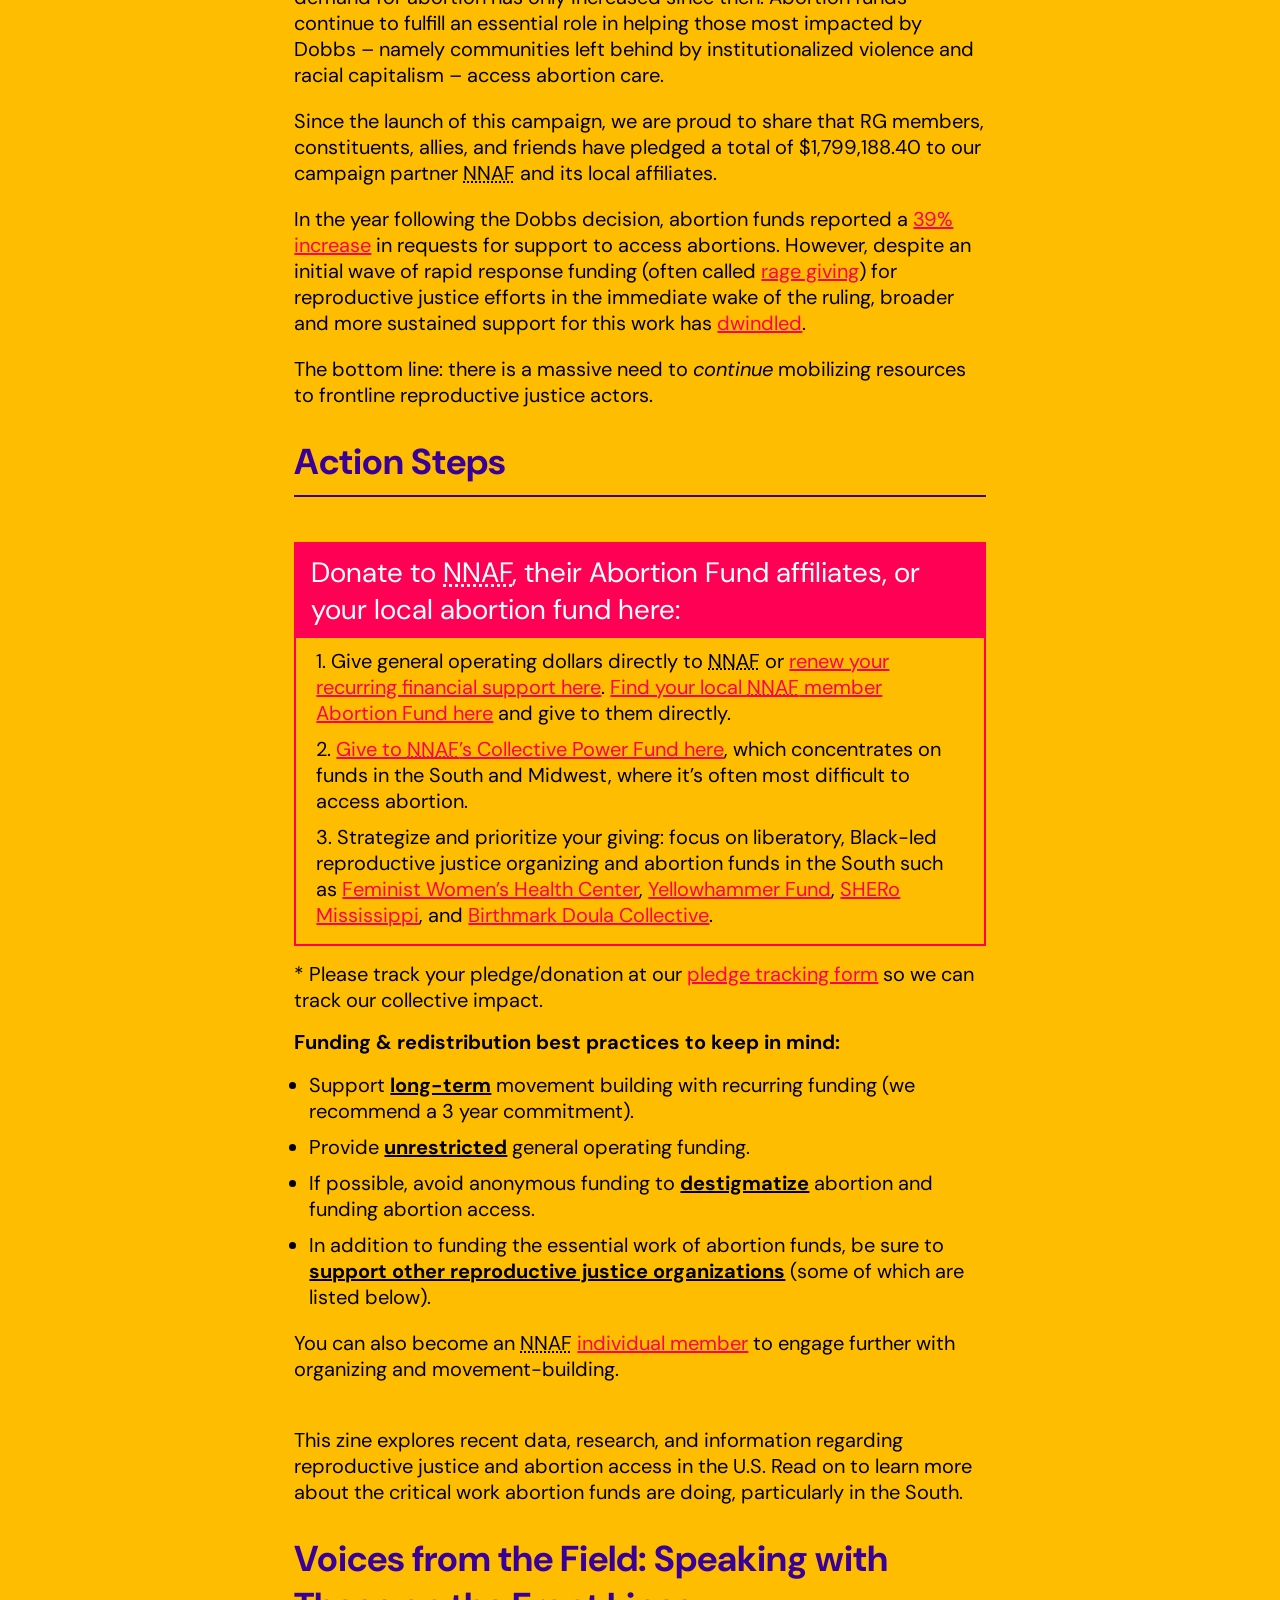
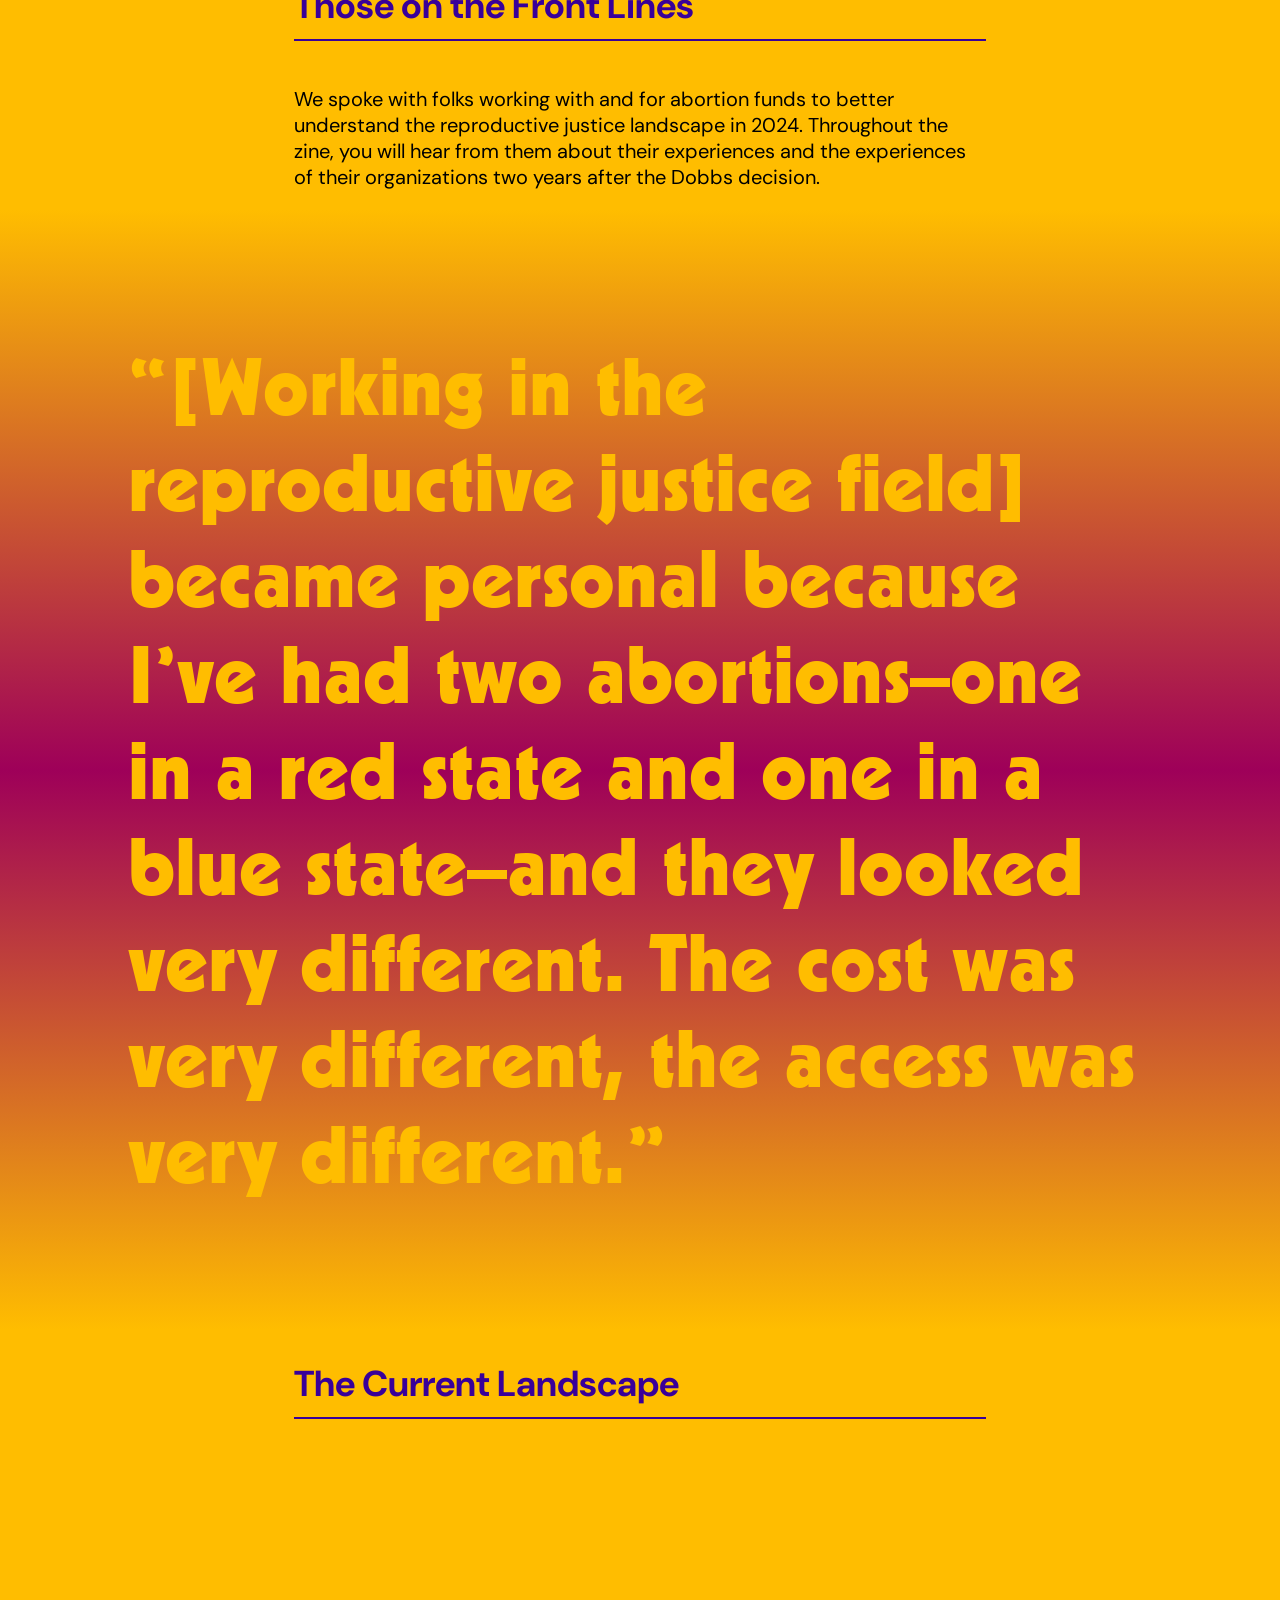
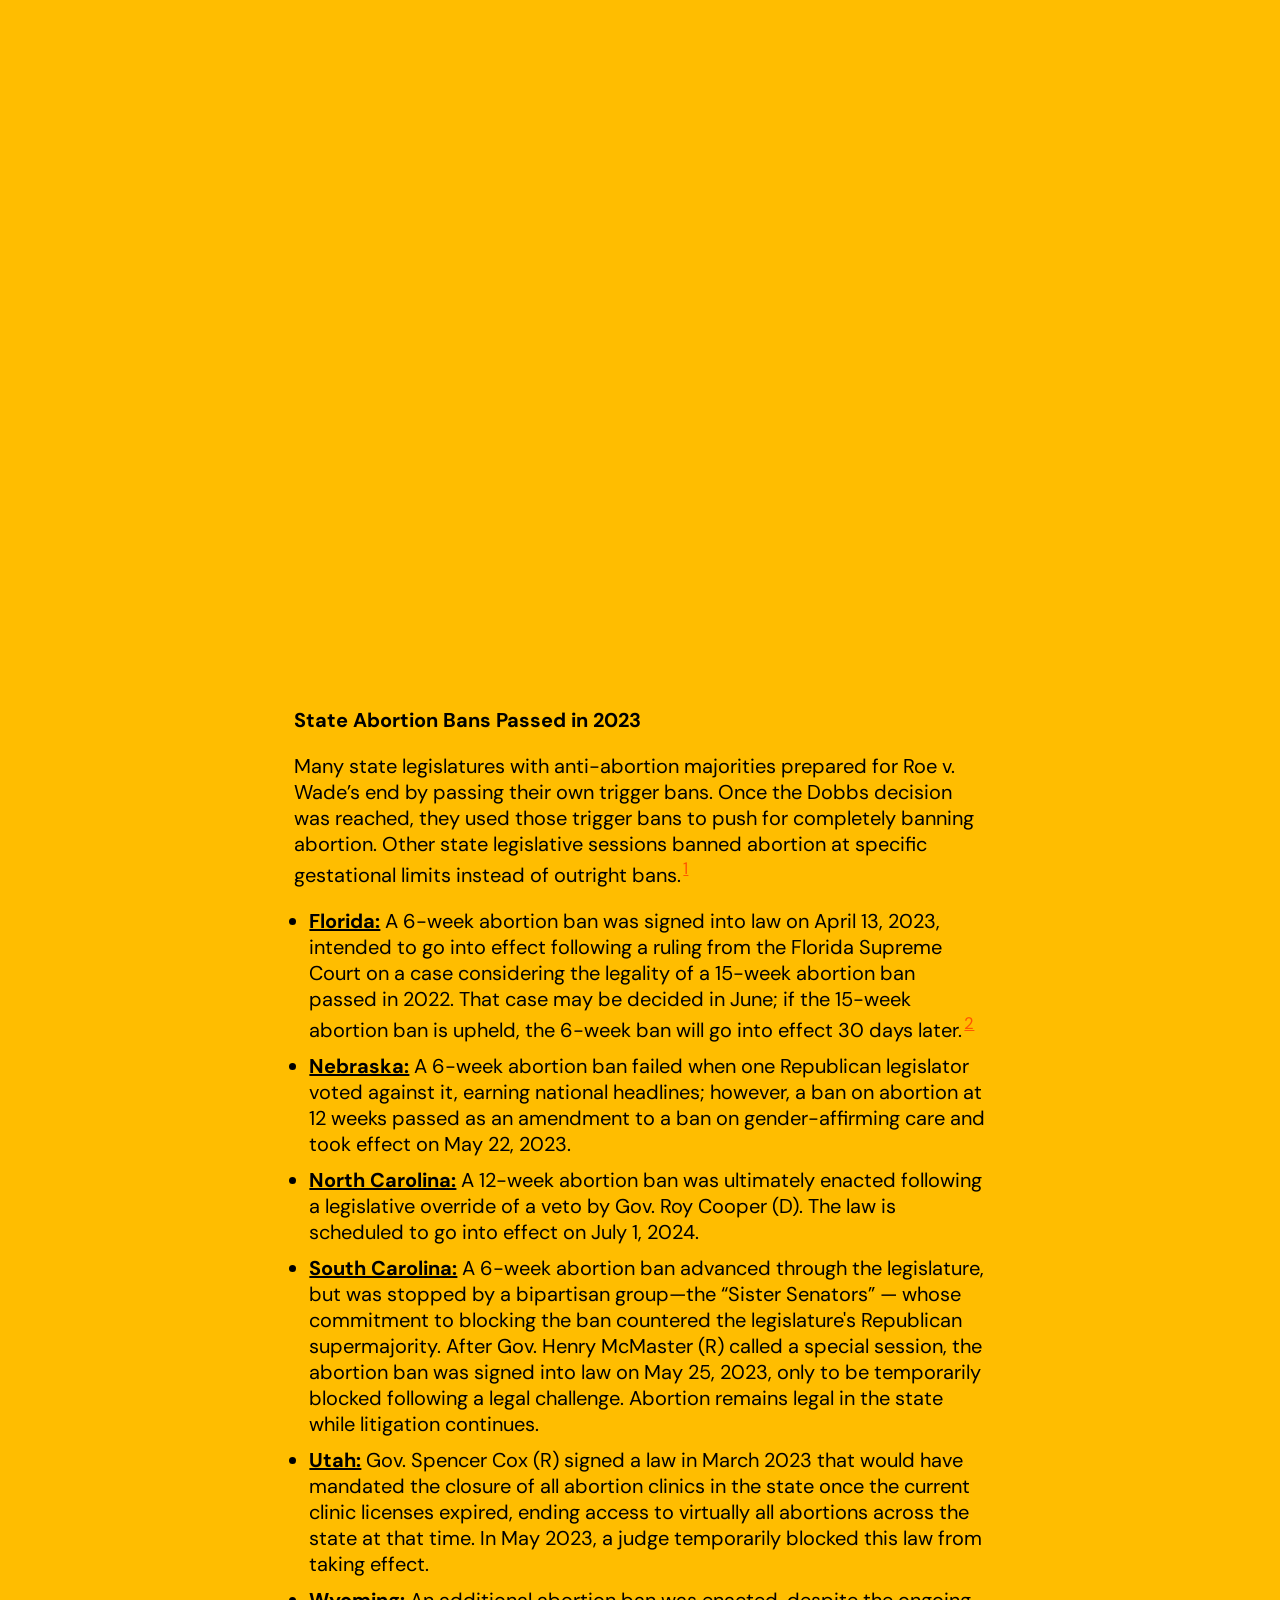
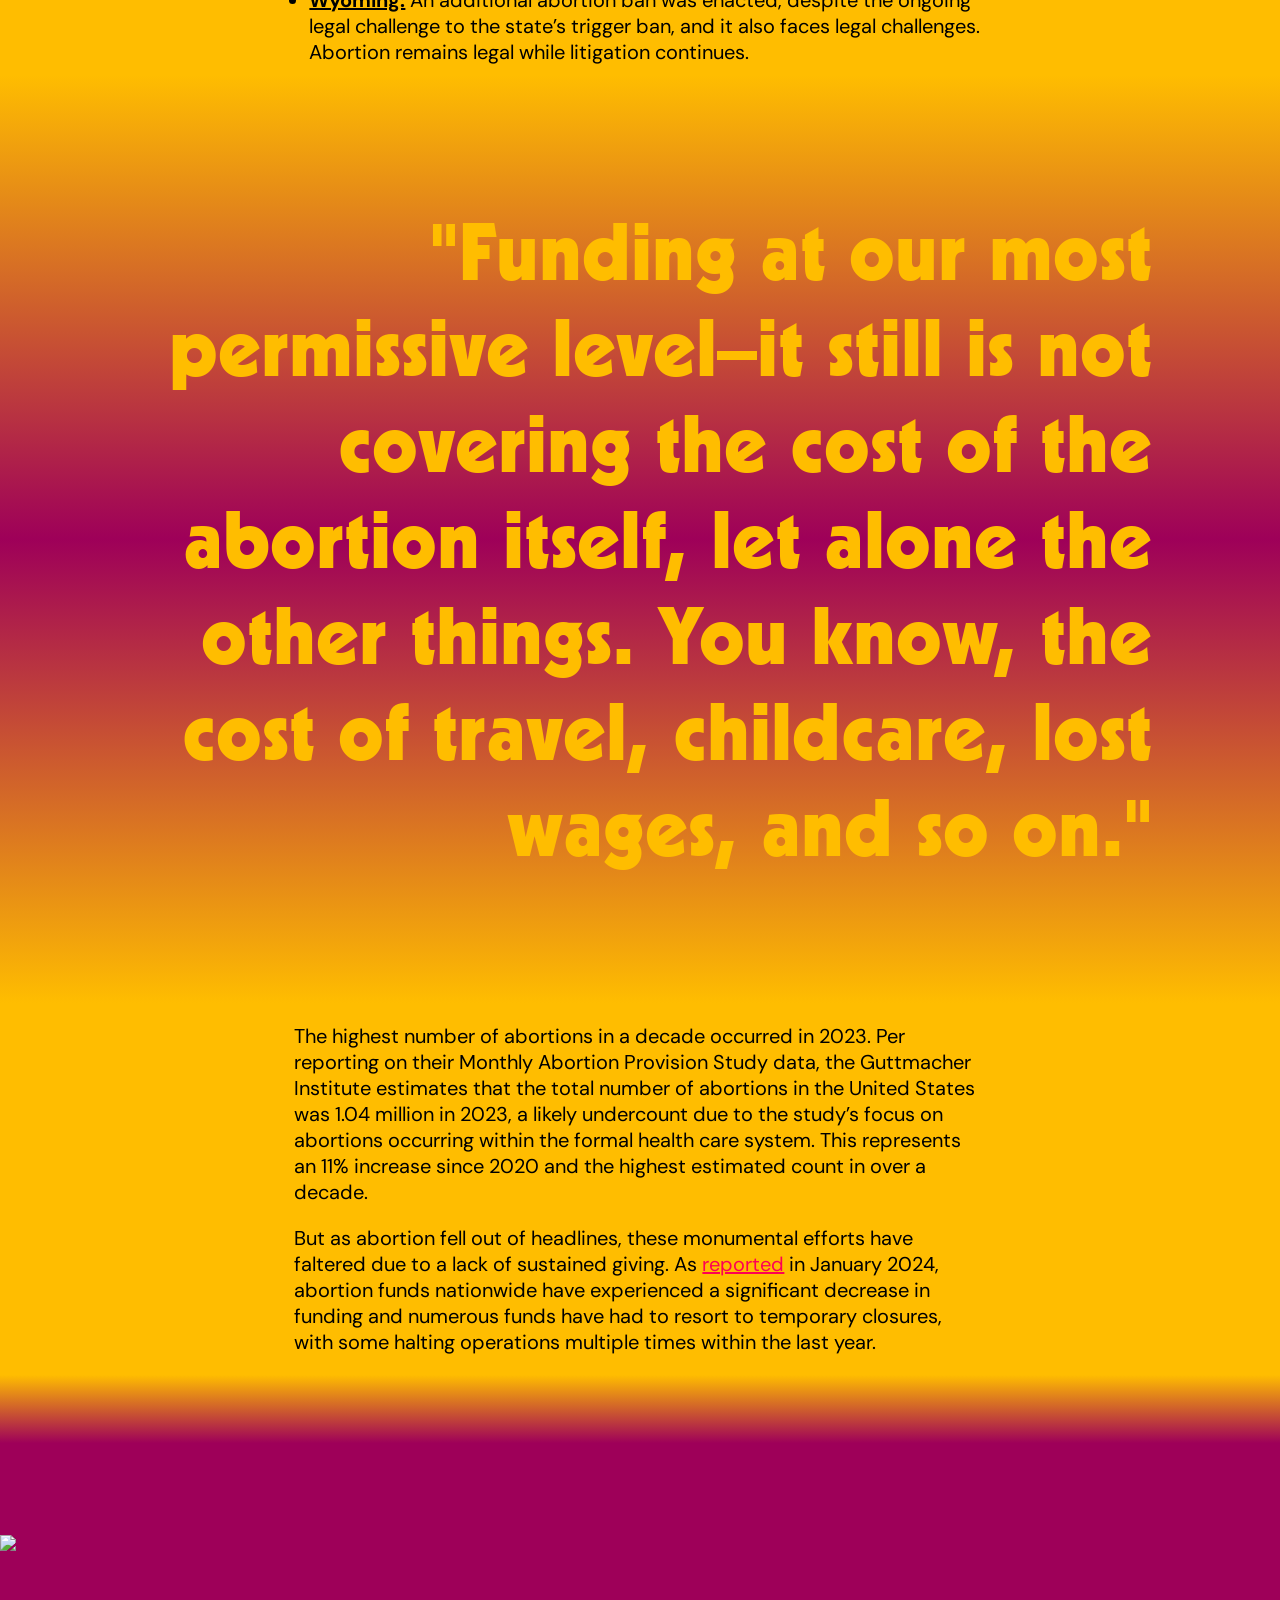
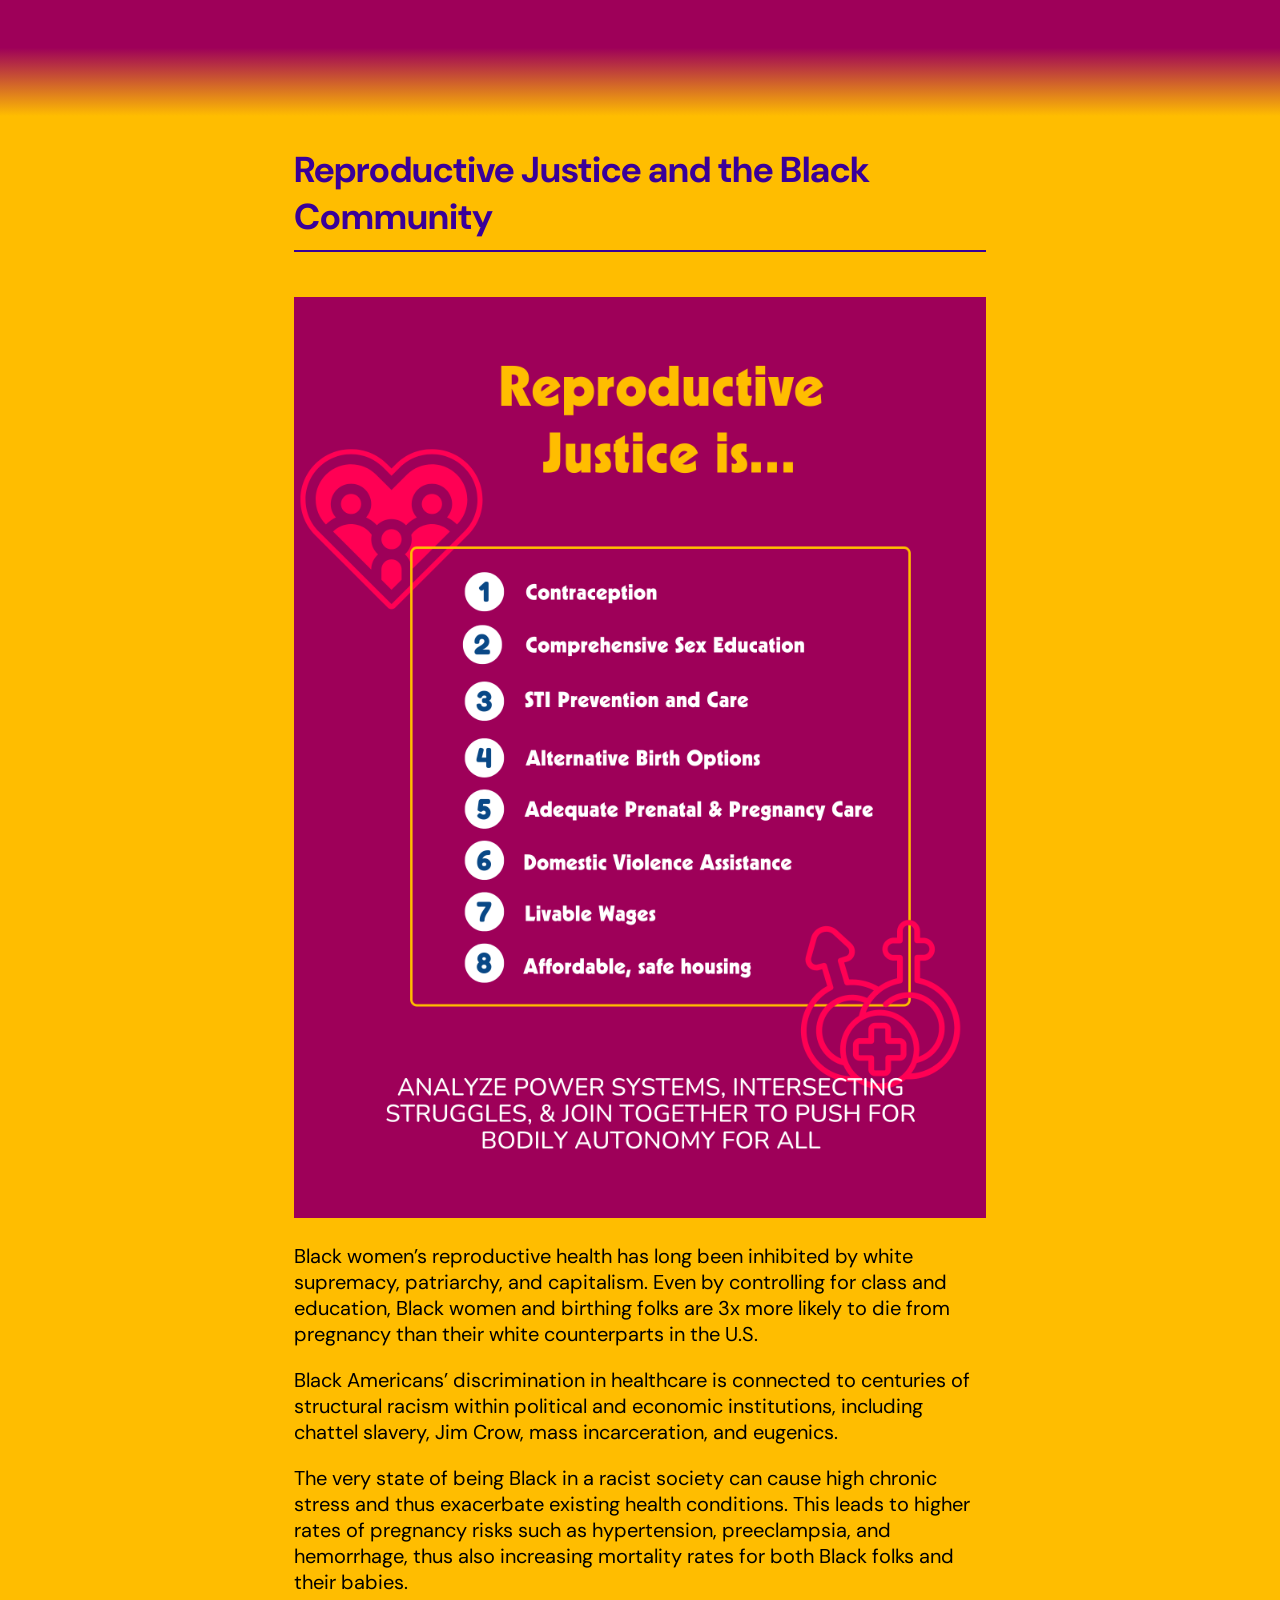
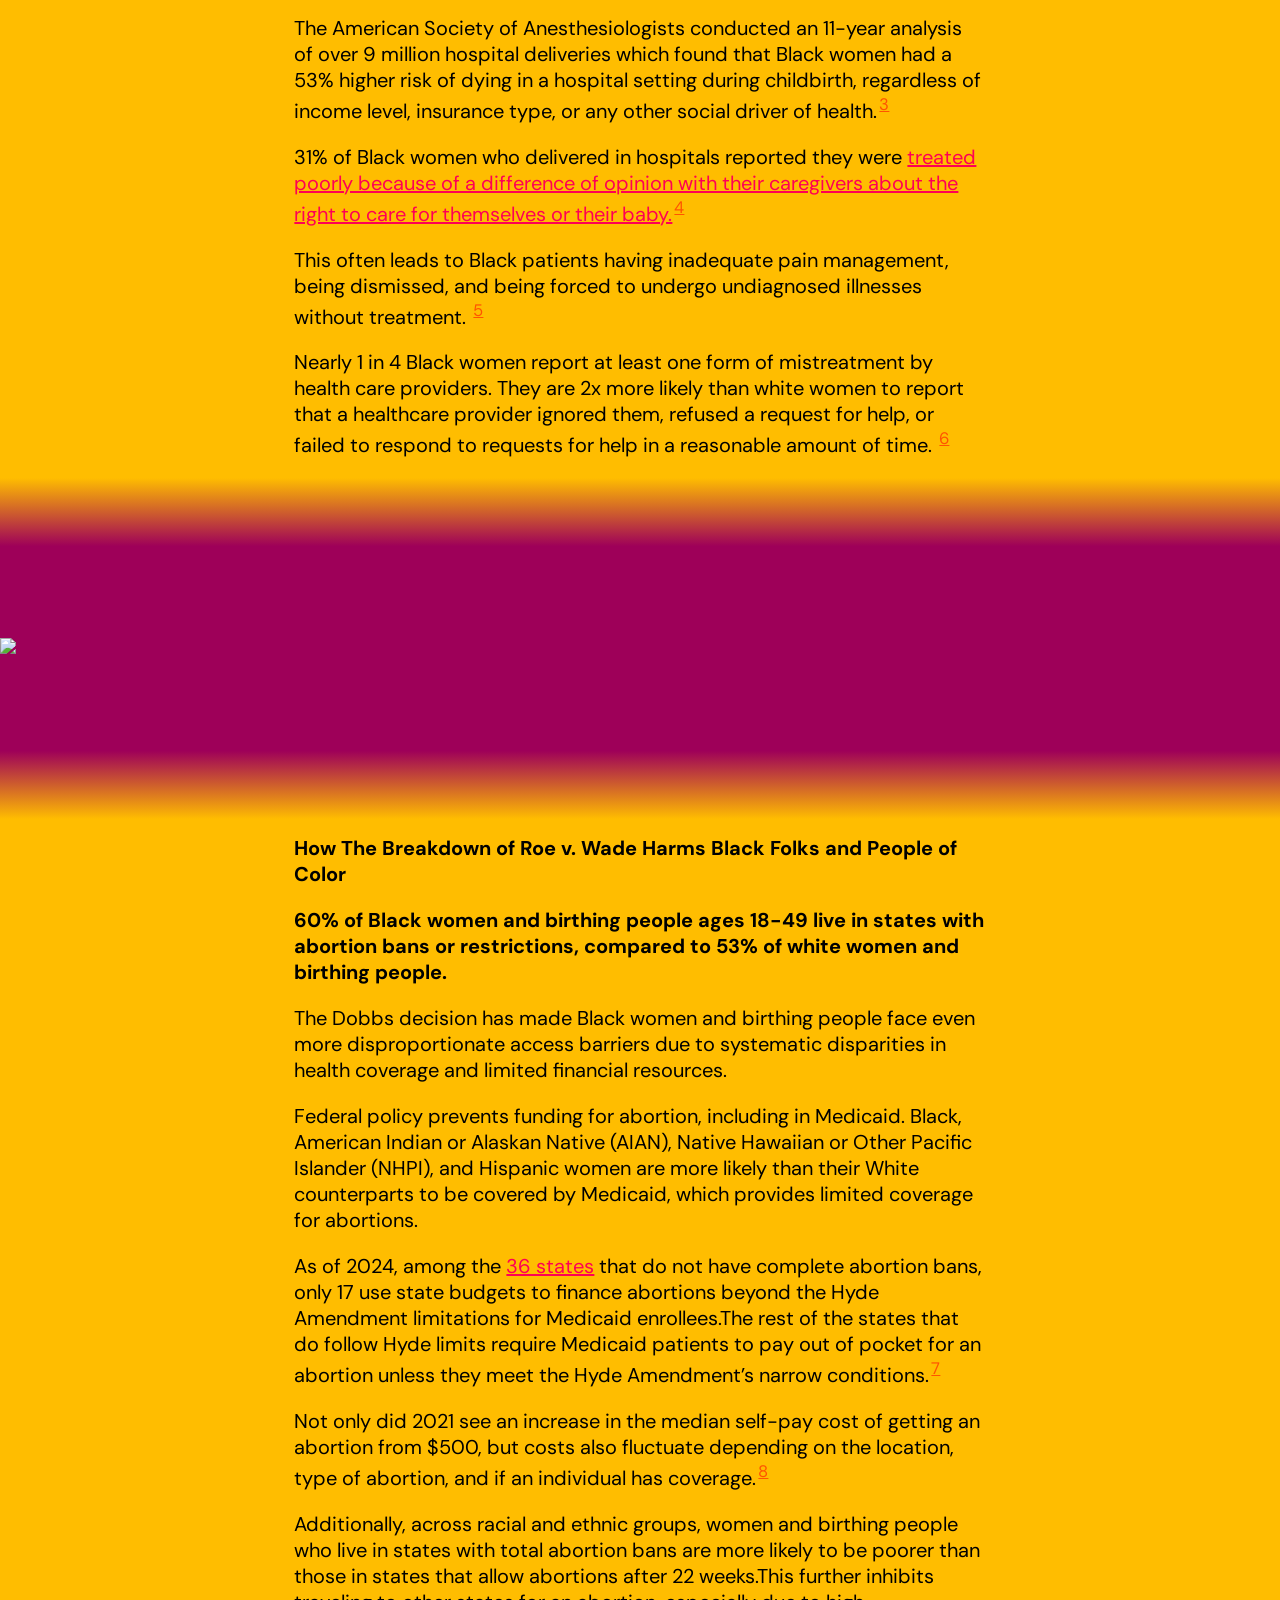
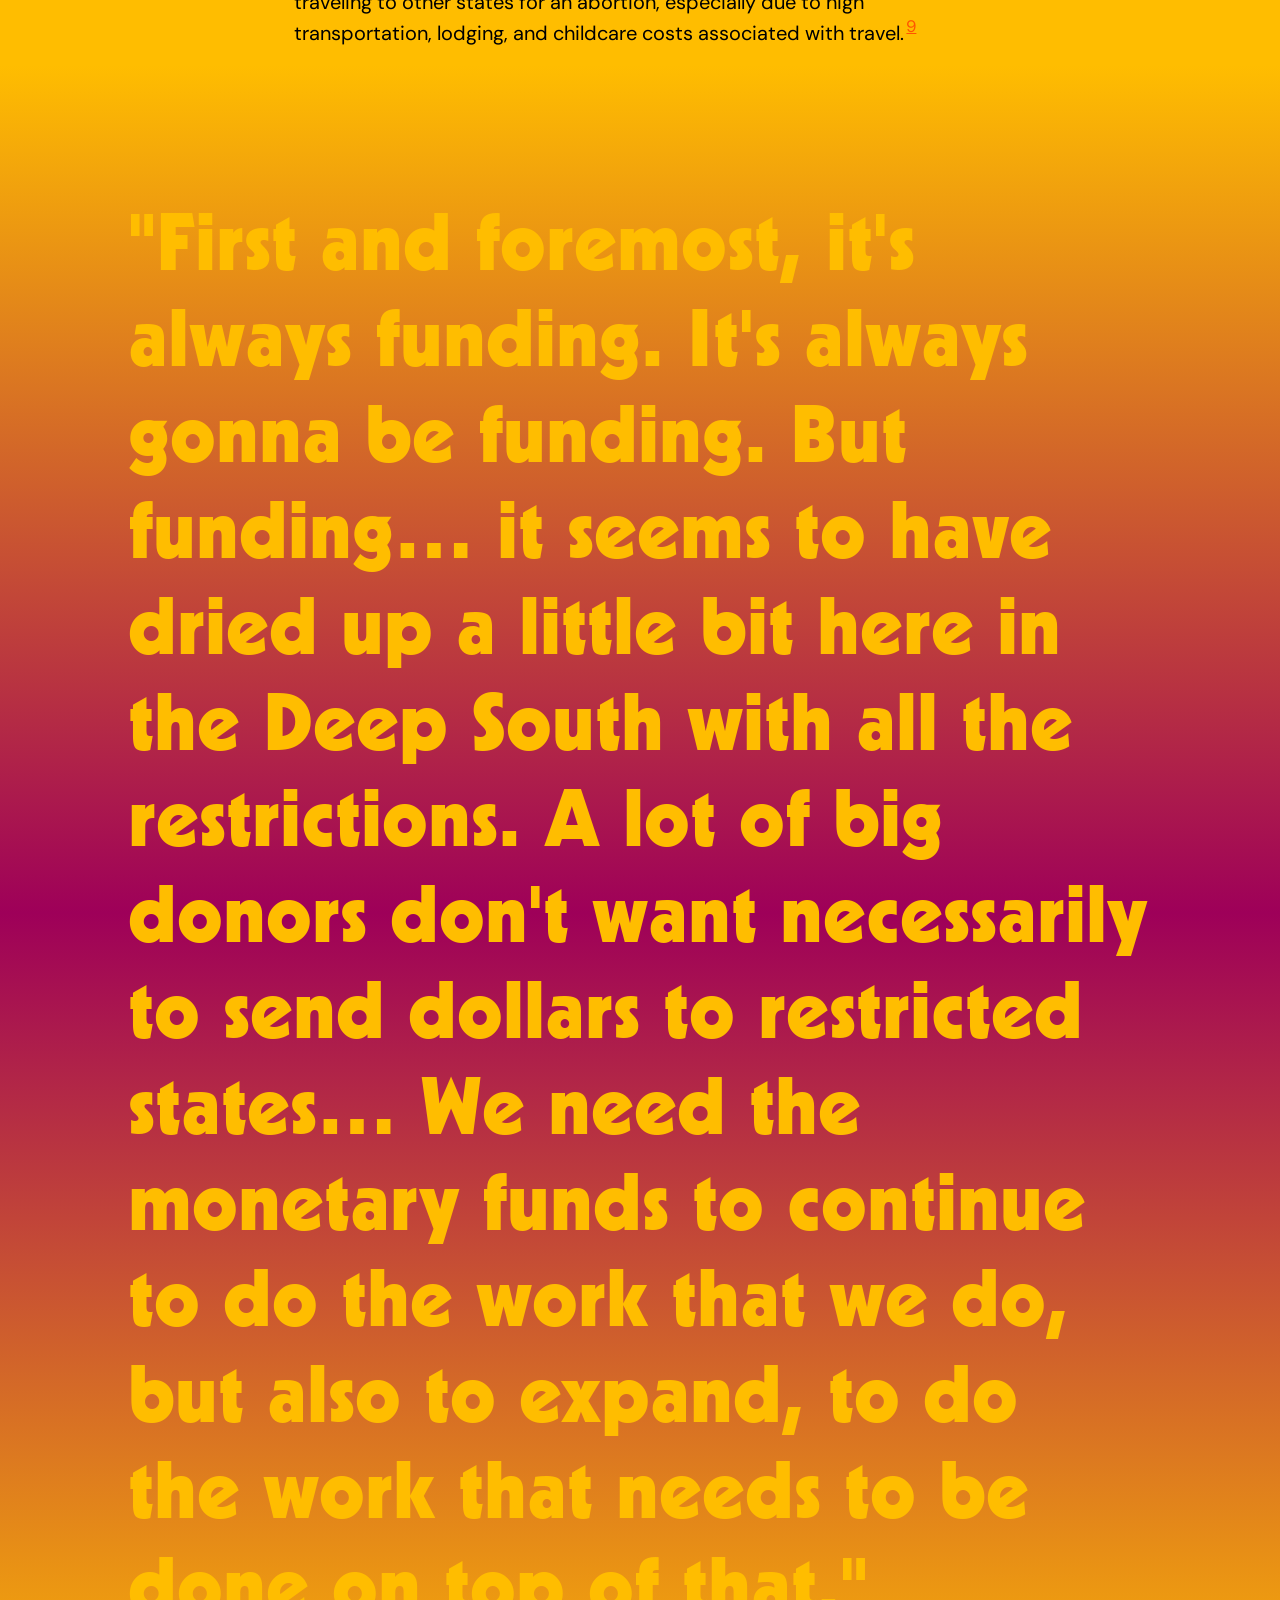
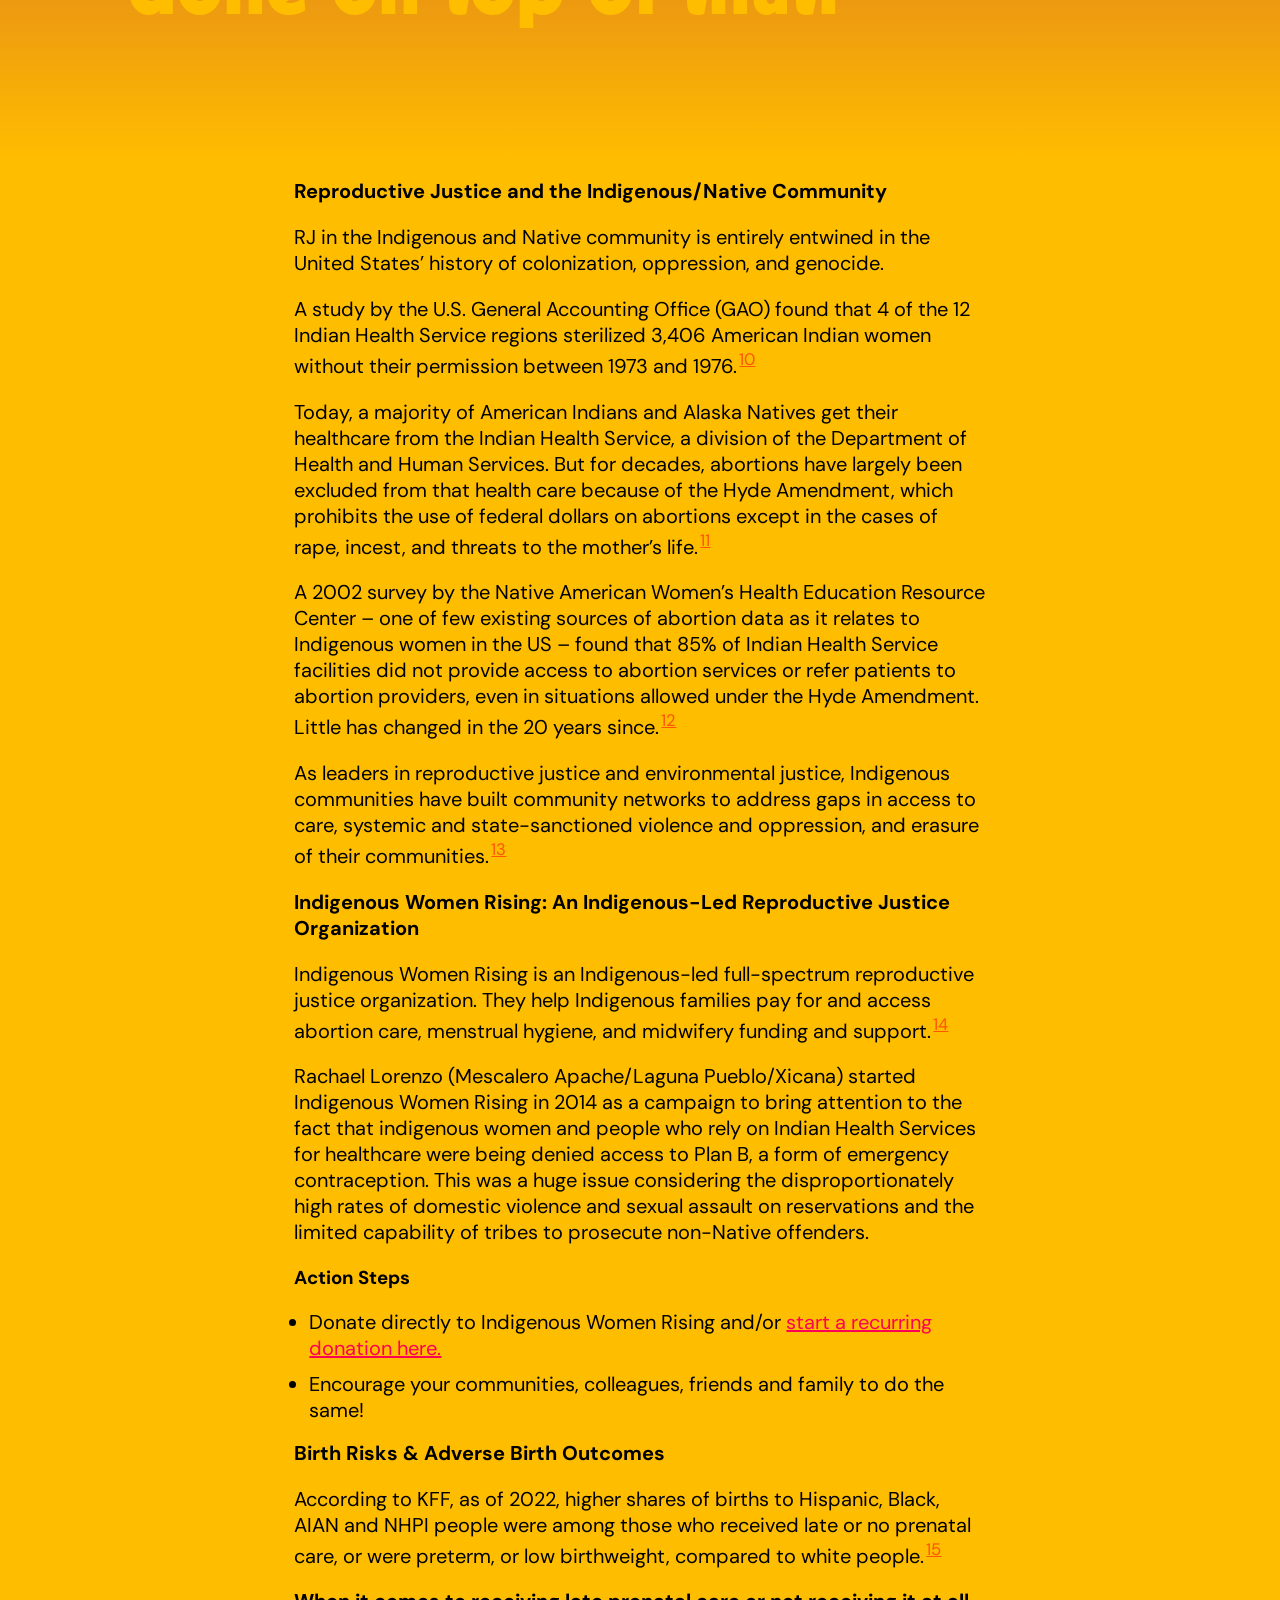
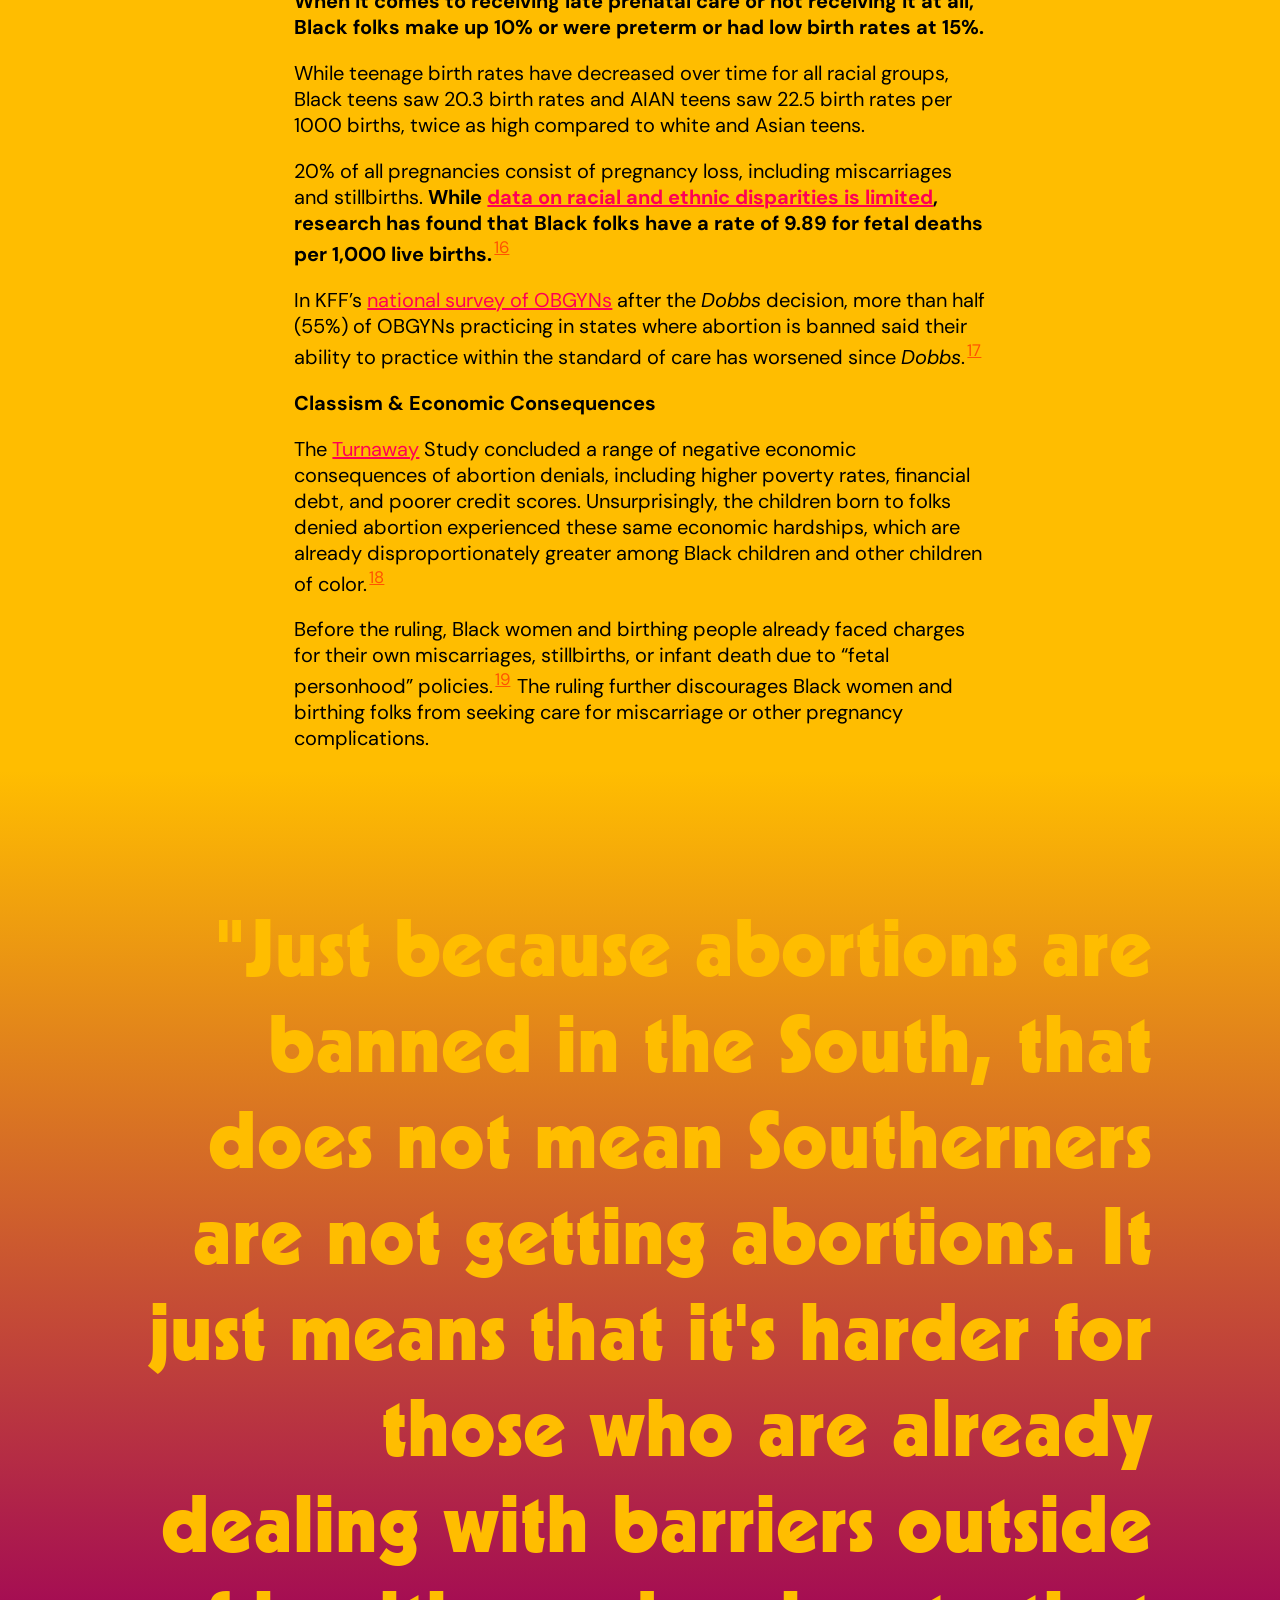
==== commit a8d9adeb: "feat: full content update" ====
--- a/index.html
+++ b/index.html
@@ -21,10 +21,10 @@
 <body>
     <!-- LOGO -->
     <header>
-        <img src="./zineTwo/assets/Banner_FundAbortionNow1.png" width="90%" alt="Fund Abortion Now! Title Text">
-        <img src="./zineTwo/assets/Banner_FundAbortionNow2.png" width="90%" alt="Fund Abortion Now! Title Text">
-        <img src="./zineTwo/assets/Banner_FundAbortionNow3.png" width="90%" alt="Fund Abortion Now! Title Text">
-        <img src="./zineTwo/assets/Banner_FundAbortionNow4.png" width="90%" alt="Fund Abortion Now! Title Text">
+        <img src="./zineTwo/assets/Banner_FundAbortionNow1.png" width="90%" alt="Fund Abortion Now! Title Text 1">
+        <img src="./zineTwo/assets/Banner_FundAbortionNow2.png" width="90%" alt="Fund Abortion Now! Title Text 2">
+        <img src="./zineTwo/assets/Banner_FundAbortionNow3.png" width="90%" alt="Fund Abortion Now! Title Text 3">
+        <img src="./zineTwo/assets/Banner_FundAbortionNow4.png" width="90%" alt="Fund Abortion Now! Title Text 4">
     </header>
 
     <nav class="zine-nav">
@@ -48,284 +48,487 @@
         </section>
 
         <section id="howdidwegethere">
-            <h1 class="title">Fund Abortion Now! Issue 2.0</h1>
-            <p>
-                The fight for abortion justice is not new, but the conditions of our fight continue to change as 
-                the political landscape evolves. We need your ongoing, principled and steadfast commitment to 
-                funding abortion now more than ever. 
+            <h1 class="title">Fund Abortion Now! Issue #2</h1>
+            <p>
+               The fight for abortion justice is not new, but the conditions of our fight continue to change as the political 
+               landscape evolves. We need your ongoing, principled, and steadfast commitment to funding abortion 
+               now more than ever.  
             </p>
             <p>
                 But how did we get here? <b>Some context:</b>
             </p>
             <p>
-                In early 2022, anticipating the likely overturn of Roe v. Wade, a group of RG member 
-                leaders launched Fund Abortion Now!: a campaign to move $2 million to the National Network of 
-                Abortion Funds (NNAF) and its local and regional affiliates over 3 years. 
+                In early 2022, anticipating the likely overturn of Roe v. Wade, a group of 
+                <a href="https://resourcegeneration.org/">Resource Generation</a> member leaders 
+                launched Fund Abortion Now!: a campaign to move $2 million to the National 
+                Network of Abortion Funds (NNAF) and its local and regional affiliates over 3 years. 
             </p>
             <p>
                 When the Dobbs ruling arrived in June 2022, it quickly widened the existing disparities in 
                 access to reproductive care and abortion, particularly along the lines of class, race, and 
                 geography. It comes as no surprise that the demand for abortion has only increased since then. 
-                Abortion funds continue to fulfill an essential role in helping those most impacted by Dobbs–namely 
-                communities left behind by institutionalized violence and racial capitalism–access abortion care.
+                Abortion funds continue to fulfill an essential role in helping those most impacted by Dobbs – namely 
+                communities left behind by institutionalized violence and racial capitalism – access abortion care.
             </p>
             <p>
                 Since the launch of this campaign, we are proud to share that RG members, constituents, allies, 
-                and friends have pledged a total of <b>$1,644,943</b> to our campaign partner 
+                and friends have pledged a total of $1,799,188.40 to our campaign partner 
                 <abbr title="National Network of Abortion Funds">NNAF</abbr> and its local affiliates. 
             </p>
             <p>
                 In the year following the Dobbs decision, abortion funds reported a 
-                <a href="https://abortionfunds.org/wp-content/uploads/2024/01/NNAF_Roe-Anniversary-Press-Release_1.9.23-1.pdf">39% increase</a> in 
-                requests for support to access abortions. However, despite an initial wave of rapid response funding 
+                <a href="https://abortionfunds.org/wp-content/uploads/2024/01/NNAF_Roe-Anniversary-Press-Release_1.9.23-1.pdf">39% increase</a> 
+                in requests for support to access abortions. However, despite an initial wave of rapid response funding 
                 (often called <a href="https://apnews.com/article/rage-giving-abortion-funding-dobbs-anniversary-roe-6219531732924d64db5b70d9c2a04d3d">rage giving</a>) 
                 for reproductive justice efforts in the immediate wake of the ruling, broader and more sustained support for this work has 
                 <a href="https://abortionfunds.org/wp-content/uploads/2024/01/NNAF_Roe-Anniversary-Press-Release_1.9.23-1.pdf">dwindled</a>.
             </p>
             <p>
-                The bottom line: there is a massive need to <em>continue</em> mobilizing resources to frontline reproductive justice actors. Our campaign is back to ask you to re-commit to funding abortion, which you can do now in the following ways:
-            </p>
-            <ul>
-                <li><p><b>Renew</b> your recurring financial support to NNAF and/or local abortion funds.</p></li>
-                <li><p><b>Increase</b> your giving wherever and whenever you can–make it recurring if it is not already.</p></li>
-                <li><p><b>Strategize</b> and <b>prioritize</b> your giving: focus on liberatory, Black-led reproductive justice organizing and abortion funds in the South.</p></li>
-                <li><p><b>Encourage</b> your communities, colleagues, friends and family to do the same!</p></li>
-            </ul>
+                The bottom line: there is a massive need to <em>continue</em> mobilizing resources to frontline reproductive justice actors. 
+            </p>
         </section>
 
         <section id="fundingaction">
             <h1 class="title">Action Steps</h1>
             <div class="fundaction">
-                <div class="fundheadline">Donate to <abbr title="National Network of Abortion Funds">NNAF</abbr> and/or their Abortion Fund affiliates via one or more of the following ways:</div>
+                <div class="fundheadline">Donate to <abbr title="National Network of Abortion Funds">NNAF</abbr>, their Abortion Fund affiliates, or your local abortion fund here:</div>
                 <ol role="list">
-                    <li>Give general operating dollars <a href="https://donate.abortionfunds.org/give/323375/#!/donation/checkout?c_src=resourcegeneration" target="_blank">directly to NNAF here</a>.</li>
-                    <li>Give to <abbr title="National Network of Abortion Funds">NNAF’s</abbr> Collective Power Fund <a href="https://donate.abortionfunds.org/give/324729/#!/donation/checkout?c_src=resourcegenerationcpf">here</a>, which concentrates on funds in the South and Midwest, where it’s often most difficult to access abortion.</li>
-                    <li>Give directly to your <a href="https://abortionfunds.org/find-a-fund/" target="_blank">local <abbr title="National Network of Abortion Funds">NNAF</abbr> member Abortion Fund here</a> and give to them directly.</li>
+                    <li>
+                        Give general operating dollars directly to <abbr title="National Network of Abortion Funds">NNAF</abbr> or 
+                        <a href="https://donate.abortionfunds.org/give/323375/#!/donation/checkout?c_src=resourcegeneration">renew your recurring 
+                        financial support here</a>. <a href="https://abortionfunds.org/find-a-fund/">Find your local 
+                        <abbr title="National Network of Abortion Funds">NNAF</abbr> member Abortion Fund here</a> and give to them directly.
+                    </li>
+                    <li>
+                        <a href="https://donate.abortionfunds.org/give/324729/#!/donation/checkout?c_src=resourcegenerationcpf">Give 
+                        to <abbr title="National Network of Abortion Funds">NNAF</abbr>’s Collective Power Fund here</a>, which 
+                        concentrates on funds in the South and Midwest, where it’s often most difficult to access abortion. 
+                    </li>
+                    <li>
+                        Strategize and prioritize your giving: focus on liberatory, Black-led reproductive justice organizing 
+                        and abortion funds in the South such as 
+                        <a href="https://feministcenter.org/">Feminist Women’s Health Center</a>, 
+                        <a href="https://www.yellowhammerfund.org/">Yellowhammer Fund</a>, 
+                        <a href="https://www.sheroms.org/">SHERo Mississippi</a>, and 
+                        <a href="https://www.birthmarkdoulas.com/">Birthmark Doula Collective</a>. 
+                    </li>
                 </ol>
             </div>
 
             <div class="tracking">
                 * Please track your pledge/donation 
-                at our <a href="https://docs.google.com/forms/d/e/1FAIpQLSdhT-Uo2teDk59gNHskEufAlcPYaMcO90UYyWhKCQgYTfj5og/viewform" target="_blank">pledge tracking form</a> 
+                at our <a href="https://docs.google.com/forms/d/e/1FAIpQLSdhT-Uo2teDk59gNHskEufAlcPYaMcO90UYyWhKCQgYTfj5og/viewform" 
+                    target="_blank">pledge tracking form</a> 
                 so we can track our collective impact.
             </div>
 
             <div class="bestpractices">
                 <h2>Funding & redistribution best practices to keep in mind:</h2>
                 <ul>
-                    <li>Support <b><u>long-term movement</u></b> building with recurring funding (we recommend a 3 year commitment).</li>
+                    <li>Support <b><u>long-term</u></b> movement building with recurring funding (we recommend a 3 year commitment).</li>
                     <li>Provide <b><u>unrestricted</u></b> general operating funding.</li>
                     <li>If possible, avoid anonymous funding to <b><u>destigmatize</u></b> abortion and funding abortion access.</li>
-                    <li>In addition to funding the essential work of abortion funds, be sure to <b><u>support other reproductive justice organizations</u></b> (some of which are listed below).</li>
+                    <li>In addition to funding the essential work of abortion funds, be sure 
+                        to <b><u>support other reproductive justice organizations</u></b> (some of which are listed below).</li>
                 </ul>
-                <p>You can also become an <abbr title="National Network of Abortion Funds">NNAF</abbr> <a href="https://abortionfunds.org/get-involved/become-an-individual-member/">individual member</a> to engage further with organizing and movement-building.</p>
+                <p>
+                    You can also become an <abbr title="National Network of Abortion Funds">NNAF</abbr> 
+                    <a href="https://abortionfunds.org/get-involved/become-an-individual-member/">individual member</a> 
+                    to engage further with organizing and movement-building.
+                </p>
             </div>
         </section>
 
+        <section class="hero">
+            <p>
+                This zine explores recent data, research, and information regarding 
+                reproductive justice and abortion access in the U.S. Read on to learn more 
+                about the critical work abortion funds are doing, particularly in the South. 
+            </p>
+        </section>
+
+        <section id="voicesfromthefield">
+            <h1 class="title">Voices from the Field: Speaking with Those on the Front Lines</h1>
+            <p>
+                We spoke with folks working with and for abortion funds to better understand 
+                the reproductive justice landscape in 2024. Throughout the zine, you will hear from 
+                them about their experiences and the experiences of their organizations 
+                two years after the Dobbs decision. 
+            </p>
+        </section>
+        
         <div class="quote quote-left">
-            “It became personal because I’ve had two abortions–one in a red state and one in a blue state–and they looked very different. The cost was very different, the access was very different.”
+            “[Working in the reproductive justice field] became personal because 
+            I’ve had two abortions–one in a red state and one in a blue state–and they 
+            looked very different. The cost was very different, the access was very different.”
         </div>
 
         <!-- SECTION 1: ABORTION BANS -->
         <section id="currentlandscape-title">
             <h1 class="title">The Current Landscape</h1>
         </section>
-        <!-- <div id="kff-map"> -->
-            <section>
-                <iframe title="Status of Abortion Bans in the United States" aria-label="Map" id="datawrapper-chart-Q43DW" src="https://datawrapper.dwcdn.net/Q43DW/126/" scrolling="no" frameborder="0" style="width: 0; min-width: 100% !important; border: none;" height="822" data-external="1"></iframe><script type="text/javascript">!function(){"use strict";window.addEventListener("message",(function(a){if(void 0!==a.data["datawrapper-height"]){var e=document.querySelectorAll("iframe");for(var t in a.data["datawrapper-height"])for(var r=0;r<e.length;r++)if(e[r].contentWindow===a.source){var i=a.data["datawrapper-height"][t]+"px";e[r].style.height=i}}}))}();</script>
-            </section>
-        <!-- </div> -->
+
+        <section>
+            <iframe title="Status of Abortion Bans in the United States" aria-label="Map" id="datawrapper-chart-Q43DW" src="https://datawrapper.dwcdn.net/Q43DW/126/" scrolling="no" frameborder="0" style="width: 0; min-width: 100% !important; border: none;" height="822" data-external="1"></iframe><script type="text/javascript">!function(){"use strict";window.addEventListener("message",(function(a){if(void 0!==a.data["datawrapper-height"]){var e=document.querySelectorAll("iframe");for(var t in a.data["datawrapper-height"])for(var r=0;r<e.length;r++)if(e[r].contentWindow===a.source){var i=a.data["datawrapper-height"][t]+"px";e[r].style.height=i}}}))}();</script>
+        </section>
+
         <section id="currentlandscape">
-            <p>
-                For nearly 50 years, Roe provided a baseline of legal protection for abortion in the United States.
-                Of course, Roe was never enough; access to abortion was always governed by a person’s state of residence, 
-                financial status, and ability to navigate a complex web of obstacles created by state legislatures 
-                over the course of decades.
-                Almost two years after Dobbs, the landscape of abortion legality across the country is even worse.
-                <b>Abortion is completely banned in 13 states (Alabama, Arkansas, Idaho, Kentucky, Louisiana, 
-                Mississippi, Missouri, North Dakota, Oklahoma, South Dakota, Tennessee, Texas and West Virginia)</b>
-            </p>
-
-            <h2>State Abortion Bans Enacted in 2023</h2>
-            <p>Many state legislatures with anti-abortion majorities prepared for Roe v. Wade’s end by passing their own trigger bans. Once the Dobbs decision was reached, they used those trigger bans to push for completely banning abortion. Other state legislative sessions banned abortion at specific gestational limits instead of outright bans.</p>
+            <h2>State Abortion Bans Passed in 2023</h2>
+            <p>
+                Many state legislatures with anti-abortion majorities prepared for Roe v. Wade’s 
+                end by passing their own trigger bans. Once the Dobbs decision was reached, they 
+                used those trigger bans to push for completely banning abortion. Other state 
+                legislative sessions banned abortion at specific gestational limits instead of outright bans.<sup id="rfn1"><a href="#fn1">1</a></sup>
+            </p>
             <ul>
-                <li><b>Florida:</b> a 6-week abortion ban was signed into law on April 13, 2023, intended to go into effect following a ruling from the Florida Supreme Court on a case considering the legality of a 15-week abortion ban passed in 2022. That case may be decided in June; if the 15-week abortion ban is upheld, <a aria-describedby="footnote-label">the 6-week ban will go into effect 30 days later.</a>
-                <li><b>Nebraska:</b> a 6-week abortion ban failed when one Republican legislator voted against it, earning national headlines; however, a ban on abortion at 12 weeks passed as an amendment to a ban on gender-affirming care and took effect on May 22, 2023.</li>
-                <li><b>North Carolina:</b> a 12-week abortion ban was ultimately enacted following a legislative override of a veto by Gov. Roy Cooper (D). The law is scheduled to go into effect on July 1, 2024.</li>
-                <li><b>South Carolina:</b> a 6-week abortion ban advanced through the legislature, but was stopped by a bipartisan group—the “Sister Senators”—whose commitment to blocking the ban countered the legislature's Republican supermajority. After Gov. Henry McMaster (R) called a special session, the abortion ban was signed into law on May 25, 2023, only to be temporarily blocked following a legal challenge. Abortion remains legal in the state while litigation continues.</li>
-                <li><b>Utah:</b> Gov. Spencer Cox (R) signed a law in March 2023 that would have mandated the closure of all abortion clinics in the state once the current clinic licenses expired, ending access to virtually all abortions across the state at that time. In May 2023, a judge temporarily blocked this law from taking effect.</li>
-                <li><b>Wyoming:</b>  an additional abortion ban was enacted, despite the ongoing legal challenge to the state’s trigger ban, and it also faces legal challenges. Abortion remains legal while litigation continues.</li>
+                <li>
+                    <b><u>Florida:</u></b> A 6-week abortion ban was signed into law on April 13, 2023, 
+                    intended to go into effect following a ruling from the Florida Supreme Court on a case 
+                    considering the legality of a 15-week abortion ban passed in 2022. That case may be 
+                    decided in June; if the 15-week abortion ban is upheld, the 6-week ban will 
+                    go into effect 30 days later.<sup id="rfn2"><a href="#fn2">2</a></sup>
+                </li>
+                <li>
+                    <b><u>Nebraska:</u></b> A 6-week abortion ban failed when one Republican legislator 
+                    voted against it, earning national headlines; however, a ban on abortion at 
+                    12 weeks passed as an amendment to a ban on gender-affirming care and 
+                    took effect on May 22, 2023.
+                </li>
+                <li>
+                    <b><u>North Carolina:</u></b> A 12-week abortion ban was ultimately 
+                    enacted following a legislative override of a veto by Gov. Roy Cooper (D). 
+                    The law is scheduled to go into effect on July 1, 2024.
+                </li>
+                <li>
+                    <b><u>South Carolina:</u></b> A 6-week abortion ban advanced through the 
+                    legislature, but was stopped by a bipartisan group—the “Sister Senators” — 
+                    whose commitment to blocking the ban countered the legislature's Republican 
+                    supermajority. After Gov. Henry McMaster (R) called a special session, 
+                    the abortion ban was signed into law on May 25, 2023, only to be temporarily 
+                    blocked following a legal challenge. Abortion remains legal in the state 
+                    while litigation continues.
+                </li>
+                <li>
+                    <b><u>Utah:</u></b> Gov. Spencer Cox (R) signed a law in March 2023 that 
+                    would have mandated the closure of all abortion clinics in the state once 
+                    the current clinic licenses expired, ending access to virtually all abortions 
+                    across the state at that time. In May 2023, a judge temporarily blocked this 
+                    law from taking effect.
+                </li>
+                <li>
+                    <b><u>Wyoming:</u></b> An additional abortion ban was enacted, despite the 
+                    ongoing legal challenge to the state’s trigger ban, and it also faces legal 
+                    challenges. Abortion remains legal while litigation continues.
+                </li>
             </ul>
-
-            <h2>The highest number of abortions in a decade occurred in 2023</h2>
-            <p>
-                Per <a href="https://www.guttmacher.org/2024/03/despite-bans-number-abortions-united-states-increased-2023" target="_blank">reporting</a> on their <a href="https://www.guttmacher.org/monthly-abortion-provision-study" target="_blank">Monthly Abortion Provision Study</a> data, the Guttmacher Institute estimates that the total number of abortions in the United States was <b>1.04 million</b> in 2023, a likely undercount due to the study’s focus on abortions occurring within the formal health care system. This represents an 11% increase since 2020 and <b>the highest estimated count in over a decade</b>.
-            </p>
-            <p>
-                But as abortion fell out of headlines, these monumental efforts have faltered due a lack of sustained giving. As <a href="https://www.statnews.com/2024/01/23/abortion-fund-warning-demand-up-donations-down/" target="_blank">reported</a> in January 2024, abortion funds nationwide have experienced a significant decrease in funding and numerous funds have had to resort to temporary closures, with some halting operations multiple times within the last year. 
-            </p>
-            <!-- <img src="fanzinegraphic1.png" width="100%"> -->
-             <p>Reproductive Justice is...</p>
-            <!-- <img src="fanzinegraphic1.png" width="100%"> -->
-            <!-- <img src="./zineTwo/assets/justice is now_college 2.png" width="100%" /> -->
-        </section>
+        </section>
+
+        <div class="quote quote-right">
+            "Funding at our most permissive level–it still is not covering the 
+            cost of the abortion itself, let alone the other things. You know, 
+            the cost of travel, childcare, lost wages, and so on."
+        </div>
+
+        <section>
+            <p>
+                The highest number of abortions in a decade occurred in 2023. Per reporting on their Monthly 
+                Abortion Provision Study data, the Guttmacher Institute estimates that the total number of 
+                abortions in the United States was 1.04 million in 2023, a likely undercount due to the study’s 
+                focus on abortions occurring within the formal health care system. This represents an 11% 
+                increase since 2020 and the highest estimated count in over a decade.
+            </p>
+            <p>
+                But as abortion fell out of headlines, these monumental efforts have faltered due 
+                to a lack of sustained giving. As <a href="https://www.statnews.com/2024/01/23/abortion-fund-warning-demand-up-donations-down/">reported</a> 
+                in January 2024, abortion funds nationwide have experienced a significant decrease in funding and 
+                numerous funds have had to resort to temporary closures, with some halting operations multiple 
+                times within the last year.
+            </p>
+        </section>
+
         <div class="image-wrapper">
-        <section>
-            <img src="./zineTwo/assets/Justice is Now Freedom Is Now.png" width="100%" />
-        </section>
-        </div>
-        <section>
-            <img src="./zineTwo/assets/justice is now_college 2.png" width="100%" />
-        </section>
-        <div>
-            <img src="./zineTwo/assets/the fight is not new_college_5.png" width="100%" />
-        </div>
-        <div class="image-wrapper">
-            <img src="./zineTwo/assets/three times more likely_college 3.png" width="100%" />
-        </div>
-        <div id="kff-map">
-        <section>
             <img src="./zineTwo/assets/systemic_collage 1.png" width="100%" />
-        </section>
-        </div>
+        </div>
+
         <section id="reprojusticeblackcomm">
             <h1 class="title">Reproductive Justice and the Black Community</h1>
-            <img src="./zineTwo/assets/RJ-101-Poster.png" width="100%">
-            <p>
-                The very state of being Black in a racist society can cause high chronic stress and thus exacerbate existing health conditions. This leads to higher rates of pregnancy risks such as hypertension, preeclampsia, and hemorrhage, thus also increasing mortality rates for both Black folks and their babies. 
-            </p>
-            <p>
-                Black women’s reproductive health has long been intervened by white supremacy, patriarchy, and capitalism. Even by controlling for class and education, Black women and birthing folks are 3x more likely to die from pregnancy than their white counterparts in the U.S.
-            </p>
-            <p>
-                The American Society of Anesthesiologists conducted an 11-year analysis of over 9 million hospital deliveries which found that Black women had a 53% higher risk of dying in a hospital setting during childbirth, regardless of income level, insurance type, <a aria-describedby="footnote-label">any other social driver of health.</a>
-            </p>
-            <p>
-                31% of Black women who delivered in hospitals reported they were <a href="https://reproductive-health-journal.biomedcentral.com/articles/10.1186/s12978-019-0729-2" target="_blank">poorly because of a difference of opinion with their caregivers about the right to care for themselves or their baby</a><a aria-describedby="footnote-label">.</a>
-            </p>
-
-            <h2>How The Breakdown of Roe v. Wade Harms Black Folks</h2>
-            <p>
-                For centuries, Black America has experienced a dangerous maternal health crisis. 
-                Black women are 3-4 times more likely to die from pregnancy-related causes, and more 
-                than twice as likely to experience severe maternal morbidity. According to the U.S national
-                Institutes of Health Office of Research on Women's Health, the incidence of severe maternal
-                morbidity for Black women was 166 percent higher from 2012 to 2015 than it was for white women.
-            </p>
-            <p>
-                During 2017–2019, the pregnancy-related mortality ratios (PRMRs) were as follows:
-                <ul>
-                    <li><b>62.8 deaths per 100,000 live births among non-Hispanic Native Hawaiian or Other Pacific 
-                    Islander persons.</b></li>
-                    <li><b>39.9 deaths per 100,000 live births among non-Hispanic Black persons.</b></li> 
-                    <li>32.0 deaths per 100,000 live births among non-Hispanic American Indian or Alaska Native persons.</li>
-                    <li>14.1 deaths per 100,000 live births among non-Hispanic White persons.</li>
-                    <li>12.8 deaths per 100,000 live births among non-Hispanic Asian persons.</li>
-                    <li>11.6 deaths per 100,000 live births among Hispanic persons.</li>
-                </ul>   
-                Race or ethnicity was missing for 1.4% of pregnancy-related deaths in 2017-2019.
-                In 2018-2019, the PRMR was 7.1 deaths per 100,000 live births among non-Hispanic multiple race persons.
-            </p>
-            <p>
-                It's important to pay attention to how the Black maternal health crisis is framed, particularly
-                in the drivers behind it. Some reports and conversations tend to frame that being Black 
-                is inherently the issue, but according to Dr. Joia Crear-Perry, medical racism is the 
-                one of the largests contributors. According to the World Health Organization, a risk factor 
-                is any characteristic or exposure that increases an individual’s likelihood of developing a
-                disease or injury. Racist policies are grounded in ideas and social structures that are 
-                unwilling to acknowledge—and thus work to prevent—Black women’s deaths. Despite our nation’s 
-                vast wealth and the tremendous amount of resources spent on health care services, women in 
-                the United States die within a year of childbirth more than women in any other nation with 
-                an advanced economy. Despite representing 4% of births, Black infants account for over 
-                15% of infant deaths. Black maternal mortality accounts for half of maternal deaths in 
-                the city (California Preterm Birth Initiative).
-            </p>
-            <p>
-                Research has shown that Black women can't buy or educate their way out of dying in childbirth
-                or having their babies die. <a href="https://rewirenewsgroup.com/2018/04/11/maternal-health-replace-race-with-racism/">Black 
-                women who live in affluent neighborhoods, receive prenatal care in the first trimester, are normal weight, 
-                and have advanced degrees are still more likely to die or have their baby die than 
-                white women in poor neighborhoods who are obese, have no prenatal care and no high 
-                school diploma.</a> 
-
-                Preterm births, the second leading cause of infant mortality in the U.S., are highest amongst 
-                Black, Pacific Islander, and Native newborns nationwide (CDC). A 2021 study analyzing preterm
-                birth disparities (JAMA) found that historic redlining practices play a role in Black 
-                maternal health today. 
-            </p>
-            <p>
-                According to the CDC, over 60% of pregnancy-related deaths in America are preventable. For 
-                every woman who dies, 70 experience "near misses": cases of severe maternal morbidity that 
-                lead to significant short- or long-term consequences to a woman's health. The United States 
-                is the only developed country with a rising maternal mortality rate. While maternal mortality 
-                rates declined 44% around the world from 1990-2015, maternal mortality in the United States 
-                increased by 16.7%. In fact, the only countries with rising maternal death rates are the 
-                United States, Afghanistan, and Sudan.
-            </p>
-        </section>
+            <img src="./zineTwo/assets/RJ-101-Poster.png" width="100%" />
+            <p>
+                Black women’s reproductive health has long been inhibited by white supremacy, 
+                patriarchy, and capitalism. Even by controlling for class and education, Black 
+                women and birthing folks are 3x more likely to die from pregnancy than their 
+                white counterparts in the U.S.
+            </p>
+            <p>
+                Black Americans’ discrimination in healthcare is connected to centuries of 
+                structural racism within political and economic institutions, including chattel 
+                slavery, Jim Crow, mass incarceration, and eugenics.
+            </p>
+            <p>
+                The very state of being Black in a racist society can cause high chronic stress 
+                and thus exacerbate existing health conditions. This leads to higher rates of 
+                pregnancy risks such as hypertension, preeclampsia, and hemorrhage, thus also 
+                increasing mortality rates for both Black folks and their babies.
+            </p>
+            <p>
+                The American Society of Anesthesiologists conducted an 11-year analysis of over 
+                9 million hospital deliveries which found that Black women had a 53% higher risk 
+                of dying in a hospital setting during childbirth, regardless of income level, 
+                insurance type, or any other social driver of health.<sup id="rfn3"><a href="#fn3">3</a></sup>
+            </p>
+            <p>
+                31% of Black women who delivered in hospitals reported they were 
+                <a href="https://reproductive-health-journal.biomedcentral.com/articles/10.1186/s12978-019-0729-2" target="_blank">treated 
+                poorly because of a difference of opinion with their caregivers about the right to 
+                care for themselves or their baby.</a><sup id="rfn4"><a href="#fn4">4</a></sup>
+            </p>
+            <p>
+                This often leads to Black patients having inadequate pain management, being 
+                dismissed, and being forced to undergo undiagnosed illnesses without treatment.
+                <sup id="rfn5"><a href="#fn5">5</a></sup>
+            </p>
+            <p>
+                Nearly 1 in 4 Black women report at least one form of mistreatment by health 
+                care providers. They are 2x more likely than white women to report that a 
+                healthcare provider ignored them, refused a request for help, or failed to 
+                respond to requests for help in a reasonable amount of time.
+                <sup id="rfn6"><a href="#fn6">6</a></sup>
+            </p>
+        </section>
+
         <div class="image-wrapper">
             <img src="./zineTwo/assets/systemic_collage 1.png" width="100%" />
         </div>
+
+        <section>
+            <h2>How The Breakdown of Roe v. Wade Harms Black Folks and People of Color</h2>
+            <p>
+                <b>60% of Black women and birthing people ages 18-49 live in 
+                states with abortion bans or restrictions, compared to 53% of white women 
+                and birthing people.</b>
+            </p>
+            <p>
+                The Dobbs decision has made Black women and birthing people face even more 
+                disproportionate access barriers due to systematic disparities in health 
+                coverage and limited financial resources.
+            </p>
+            <p>
+                Federal policy prevents funding for abortion, including in Medicaid. Black, 
+                American Indian or Alaskan Native (AIAN), Native Hawaiian or Other Pacific 
+                Islander (NHPI), and Hispanic women are more likely than their White counterparts 
+                to be covered by Medicaid, which provides limited coverage for abortions.
+            </p>
+            <p>
+                As of 2024, among the <a href="https://www.kff.org/womens-health-policy/issue-brief/the-hyde-amendment-and-coverage-for-abortion-services-under-medicaid-in-the-post-roe-era/" target="_blank">36 states</a> that do not have complete abortion bans, 
+                only 17 use state budgets to finance abortions beyond the Hyde Amendment limitations 
+                for Medicaid enrollees.The rest of the states that do follow Hyde limits require 
+                Medicaid patients to pay out of pocket for an abortion unless they meet the Hyde 
+                Amendment’s narrow conditions.<sup id="rfn7"><a href="#fn7">7</a></sup>
+            </p>
+            <p>
+                Not only did 2021 see an increase in the median self-pay cost of getting an 
+                abortion from $500, but costs also fluctuate depending on the location, type of 
+                abortion, and if an individual has coverage.<sup id="rfn8"><a href="#fn8">8</a></sup>
+            </p>
+            <p>
+                Additionally, across racial and ethnic groups, women and birthing people who live 
+                in states with total abortion bans are more likely to be poorer than those in states 
+                that allow abortions after 22 weeks.This further inhibits traveling to other states 
+                for an abortion, especially due to high transportation, lodging, and childcare costs 
+                associated with travel.<sup id="rfn9"><a href="#fn9">9</a></sup>
+            </p>
+        </section>
+
+        <div class="quote quote-left">
+            "First and foremost, it's always funding. It's always gonna be funding. But funding… 
+            it seems to have dried up a little bit here in the Deep South with all the restrictions. 
+            A lot of big donors don't want necessarily to send dollars to restricted states… We need 
+            the monetary funds to continue to do the work that we do, but also to expand, to do the 
+            work that needs to be done on top of that."
+        </div>
+
+        <section>
+            <h2>Reproductive Justice and the Indigenous/Native Community</h2>
+            <p>
+                RJ in the Indigenous and Native community is entirely entwined in the United States’ 
+                history of colonization, oppression, and genocide.
+            </p>
+            <p>
+                A study by the U.S. General Accounting Office (GAO) found that 4 of the 12 Indian Health 
+                Service regions sterilized 3,406 American Indian women without their permission between 
+                1973 and 1976.<sup id="rfn10"><a href="#fn10">10</a></sup>
+            </p>
+            <p>
+                Today, a majority of American Indians and Alaska Natives get their healthcare from the Indian 
+                Health Service, a division of the Department of Health and Human Services. But for decades, 
+                abortions have largely been excluded from that health care because of the Hyde Amendment, 
+                which prohibits the use of federal dollars on abortions except in the cases of rape, 
+                incest, and threats to the mother’s life.<sup id="rfn11"><a href="#fn11">11</a></sup>
+            </p>
+            <p>
+                A 2002 survey by the Native American Women’s Health Education Resource Center – one of few 
+                existing sources of abortion data as it relates to Indigenous women in the US – found that 
+                85% of Indian Health Service facilities did not provide access to abortion services or refer 
+                patients to abortion providers, even in situations allowed under the Hyde Amendment. Little has 
+                changed in the 20 years since.<sup id="rfn12"><a href="#fn12">12</a></sup>
+            </p>
+            <p>
+                As leaders in reproductive justice and environmental justice, Indigenous communities have built 
+                community networks to address gaps in access to care, systemic and state-sanctioned violence 
+                and oppression, and erasure of their communities.<sup id="rfn13"><a href="#fn13">13</a></sup>
+            </p>
+        </section>
+
+        <section>
+            <h2>Indigenous Women Rising: An Indigenous-Led Reproductive Justice Organization</h2>
+            <p>
+                Indigenous Women Rising is an Indigenous-led full-spectrum reproductive justice organization. 
+                They help Indigenous families pay for and access abortion care, menstrual hygiene, and midwifery 
+                funding and support.<sup id="rfn14"><a href="#fn14">14</a></sup>
+            </p>
+            <p>
+                Rachael Lorenzo (Mescalero Apache/Laguna Pueblo/Xicana) started Indigenous Women Rising in 2014 
+                as a campaign to bring attention to the fact that indigenous women and people who rely on Indian 
+                Health Services for healthcare were being denied access to Plan B, a form of emergency contraception. 
+                This was a huge issue considering the disproportionately high rates of domestic violence and sexual 
+                assault on reservations and the limited capability of tribes to prosecute non-Native offenders.
+            </p>
+            <h3>Action Steps</h3>
+            <ul>
+                <li>
+                    Donate directly to Indigenous Women Rising and/or <a href="https://www.iwrising.org/donate" target="_blank">start a recurring donation here.</a>
+                </li>
+                <li>
+                    Encourage your communities, colleagues, friends and family to do the same!
+                </li>
+            </ul>
+        </section>
+
+        <section>
+            <h2>Birth Risks & Adverse Birth Outcomes</h2>
+            <p>
+                According to KFF, as of 2022, higher shares of births to Hispanic, Black, AIAN and NHPI 
+                people were among those who received late or no prenatal care, or were preterm, or low 
+                birthweight, compared to white people.<sup id="rfn15"><a href="#fn15">15</a></sup>
+            </p>
+            <p>
+                <b>When it comes to receiving late prenatal care or not receiving it at all, Black folks 
+                make up 10% or were preterm or had low birth rates at 15%.</b>
+            </p>
+            <p>
+                While teenage birth rates have decreased over time for all racial groups, Black teens saw 
+                20.3 birth rates and AIAN teens saw 22.5 birth rates per 1000 births, twice as high compared 
+                to white and Asian teens.
+            </p>
+            <p>
+                20% of all pregnancies consist of pregnancy loss, including miscarriages and stillbirths. 
+                <b>While <a href="https://www.ncbi.nlm.nih.gov/pmc/articles/PMC5771868/" target="_blank">data on racial and ethnic disparities is limited</a>, 
+                research has found that Black folks have a rate of 9.89 for fetal deaths per 1,000 live 
+                births.</b><sup id="rfn16"><a href="#fn16">16</a></sup>
+            </p>
+            <p>
+                In KFF’s <a href="https://www.kff.org/womens-health-policy/report/a-national-survey-of-obgyns-experiences-after-dobbs/" target="_blank">national 
+                survey of OBGYNs</a> after the <i>Dobbs</i> decision, more than half (55%) of OBGYNs 
+                practicing in states where abortion is banned said their ability to practice within the 
+                standard of care has worsened since <i>Dobbs</i>.<sup id="rfn17"><a href="#fn17">17</a></sup>
+            </p>
+        </section>
+
+        <section>
+            <h2>Classism & Economic Consequences</h2>
+            <p>
+                The <a href="https://www.ansirh.org/research/ongoing/turnaway-study" target="_blank">Turnaway</a> Study 
+                concluded a range of negative economic consequences of abortion denials, including 
+                higher poverty rates, financial debt, and poorer credit scores. Unsurprisingly, the children born to 
+                folks denied abortion experienced these same economic hardships, which are already disproportionately 
+                greater among Black children and other children of color.<sup id="rfn18"><a href="#fn18">18</a></sup>
+            </p>
+            <p>
+                Before the ruling, Black women and birthing people already faced charges for their own miscarriages, 
+                stillbirths, or infant death due to “fetal personhood” policies.<sup id="rfn19"><a href="#fn19">19</a></sup> 
+                The ruling further discourages Black women and birthing folks from seeking care for miscarriage or 
+                other pregnancy complications.
+            </p>
+        </section>
+
+        <div class="quote quote-right">
+            "Just because abortions are banned in the South, that does not mean Southerners are not getting abortions. 
+            It just means that it's harder for those who are already dealing with barriers outside of healthcare barriers 
+            to that type of care… In the South, we have the highest infant mortality rate as well as the highest maternity 
+            mortality rate, especially in Louisiana, Alabama, Mississippi. And we're just gonna see an increase in that."
+        </div>
+
         <section id="dontabandonthesouth">
             <h1 class="title">Don't Abandon the South</h1>
             <p>
-                U.S. mortality rates increased between 2000–2014, rising from 18.8 maternal deaths to 
-                23.8 maternal deaths per 100,000 births—a staggering 26.6% increase and around 700 maternal 
-                deaths annually U.S. is the most dangerous industrialized nation in which to give birth; U.S. 
-                women are more likely to die from pregnancy-related complications than women in 45 other countries, 
-                including non-industrialized nations. Tragically, up to 60% of these pregnancy-related deaths are 
-                preventable. Black women are 3–4 times more likely to die from pregnancy-related causes, and more 
-                than twice as likely to experience severe maternal morbidity. White women’s maternal mortality 
-                rate is 13 deaths per 100,000 live births, while pregnancy-related mortality rate for Black women 
-                is 42.4 deaths per 100,000. Black LGBTQI+ individuals, particularly Trans people, face additional barriers 
-                to care, including stigma, discrimination, and mistreatment, which can result in delaying or avoiding 
-                health care. 
-    
-                The multiple factors contributing to poor maternal health for Black women include: 
-                <ol>
-                    <li>
-                        Lack of access to high-quality, evidence-based, culturally-competent, and medically 
-                        appropriate care that meets the unique needs of Black women and their communities
-                    </li>
-                    <li>
-                        Shortage of providers and health care organizations (including contraception and 
-                        pregnancy-related services) accessible to Black women, resulting in high rates of chronic 
-                        health conditions
-                    </li>
-                    <li>
-                        Social, economic, and environmental stressors—including racism, poverty, criminalization, 
-                        reproductive coercion, violence, and environmental toxins—that harm Black women’s health on 
-                        multiple levels.
-                    </li>
-                    <li>
-                        Inadequate health care infrastructure, high costs, and lack of insurance all impede Black 
-                        women’s ability to access timely, comprehensive care.
-                    </li>
-                    <li>
-                        While the ACA and Medicare expansion has allowed millions of Black women to access prenatal 
-                        care, labor, delivery, and post-partum care, too many still lack coverage, especially in states 
-                        that didn’t receive Medicaid expansion
-                    </li>
-                    <li>Uninsurance rate among Black folks declined from 19% in 2013 to 11%</li>
-                    <li>14% of Black women are uninsured</li>
-                    <li>
-                        Lack of health coverage and barriers to high-quality care → above average rates of diabetes,
-                        obesity, hypertension, and C-section deliveries, all risk factors for health complications 
-                        during pregnancies and childbirth
-                    </li>
-                    <li>
-                        Black women’s lack of access to timely and culture affirming care means they’re less likely 
-                        to have routine screenings and treatment for chronic conditions
-                    </li>
-                    <li>Without those screenings, the likelihood of injury and death during pregnacy and childbirth increases</li>
-                </ol>
-            </p>
-            <img src="./zineTwo/assets/Health_Insurance_Coverage_by_Race_2021.png" width="100%">
-        </section>
-
-        <!-- VOICES FROM THE FIELD -->
-        <section id="voicesfromthefield">
-            <h1 class="title">Voices from the Field</h1>
+                The South is home to some of the most oppressive and restrictive laws regarding abortion and more 
+                than half of the Black population in the United States<sup id="rfn20"><a href="#fn20">20</a></sup>. 
+                In Alabama, Arkansas, Kentucky, Louisiana, Mississippi, and Tennessee, trigger laws enacted by state 
+                legislatures in the months after the Dobbs decision banned abortion with few exceptions<sup id="rfn21"><a href="#fn21">21</a></sup>. 
+                As a result, individuals seeking abortions in states such as Texas, Louisiana, Mississippi, and 
+                Arkansas must travel over 200 miles in order to receive care<sup id="rfn22"><a href="#fn22">22</a></sup>. 
+                Additionally, these restrictions are creating maternity deserts, which means that many counties in a 
+                state lack maternity care or obstetricians. For example, 46% of counties in Texas are considered a 
+                maternity desert, and pregnant people have to travel an average of 30 miles to find a doctor or 70 miles 
+                to access a birthing hospital<sup id="rfn23"><a href="#fn23">23</a></sup>. 
+            </p>
+            <p>
+                Abortion funds in states like Tennessee, Alabama, Mississippi, and Georgia have seen funders 
+                and major philanthropic organizations reduce or completely take away funding, but these funds 
+                continue to find ways to connect folks seeking abortions to out-of-state care. Funders redirecting 
+                money to states with less extreme laws means that people living in 40% of the country will have 
+                little to no access to abortion care<sup id="rfn24"><a href="#fn24">24</a></sup>.
+            </p>
+            <p>
+                In April of 2024, Fund Abortion Now! hosted a “Don’t Abandon the South” webinar. Panelists from 
+                organizations including the <a href="https://www.yellowhammerfund.org/" target="_blank">Yellowhammer Fund</a>, 
+                <a href="https://www.sheroms.org/" target="_blank">SHERo Mississippi</a>, 
+                <a href="https://feministcenter.org/" target="_blank">Feminist Women’s Health Center</a>, and the 
+                <a href="https://www.birthmarkdoulas.com/" target="_blank">Birthmark Doula Collective</a> discussed the 
+                importance of continuing to fund reproductive care in the South in the face of increasingly harsh legislation. 
+                Jenice Fountain, Executive Director of the Yellowhammer Fund, noted how the nation hardly paid attention to 
+                the reproductive justice movement in Alabama until IVF was threatened by the state legislature in early 2024. 
+                She, along with Michelle Colón from SHERo Mississippi, highlighted that procedures such as IVF are inaccessible 
+                for the individuals served by their organizations. Ms. Fountain emphasized that funders in the reproductive 
+                justice space tend to ignore Alabama because “they think we can’t move policy.” She said, “Even if we’re not 
+                moving policy, folks live here…[Funders] should be doubling down if we can’t move policy – [funders] should be 
+                doubling their investment” in reproductive justice organizations across the state. Kwajelyn Jackson, Executive 
+                Director of Feminist Women’s Health Center in Atlanta, highlighted that many philanthropists in the reproductive 
+                justice space seldom provide overhead funding, meaning that this funding only covers a fraction of clinical care 
+                despite the cost for care increasing year after year. When asked about organizing in the South in spite of 
+                restrictions, Dr. Victoria Williams, Advocacy Director of Birthmark Doula Collective, noted, “Collaboration and 
+                community is the foundation of the South.” Panelists agreed that investment in reproductive justice in the South 
+                is critical, as restrictive legislation is beginning to bleed into previously “safe” purple and blue states.
+            </p>
+            <p>
+                In the face of oppressive policies, funds in the South are getting creative. One fund in Tennessee pumped 
+                thousands of dollars into out-of-state clinics with the sole purpose of getting care for over one thousand 
+                Tennesseans<sup id="rfn25"><a href="#fn25">25</a></sup>. Others like the Frontera Fund in Texas are partnering 
+                with organizations to provide other reproductive care services such as gender-affirming care and cancer 
+                screenings. Funders should focus on the South. A long-term investment in abortion funds in these states 
+                ensures that organizations like the Yellowhammer Fund, SHERo Mississippi, Feminist Women’s Health Center, 
+                and Birthmark Doula Collective can continue to support their communities in the face of an ever-changing 
+                political landscape. 
+            </p>
+        </section>
+
+        <div class="quote quote-left">
+            “Working directly with local organizations like ours can make all the difference. It makes a difference 
+            for the entire community.”
+        </div>
+
+        <section>
+            <p>You can find more additional resources to support Black women and pregnant folks below:</p>
+            <ul>
+                <li><a href="https://www.sistersong.net/about-x2" target="_blank">SisterSong</a></li>
+                <li><a href="https://linktr.ee/natalstories" target="_blank">NATAL</a></li>
+                <li><a href="https://www.sapiens.org/culture/dana-ain-davis-reproductive-justice/" target="_blank">Broadening Demands for Reproductive Justice by Marlaina Martin</a></li>
+                <li><a href="https://www.amazon.com/Reproductive-Injustice-Pregnancy-Premature-Anthropologies/dp/1479853577" target="_blank">Reproductive Injustice: Racism, Pregnancy, and Premature Birth (Anthropologies of American Medicine: Culture, Power, and Practice, 7) by Dr. Dána-Ain Davis</a></li>
+                <li><a href="https://ugapress.org/book/9780820354750/medical-bondage/" target="_blank">Medical Bondage: Race, Gender, and the Origins of American Gynecology by Dr. Deirdre Cooper Owens</a></li>
+                <li><a href="https://rewirenewsgroup.com/boom-lawyered/" target="_blank">Boom! Lawyered Podcast</a></li>
+                <li><a href="https://www.able-sc.org/resource-library/position/an-overlooked-perspective-the-implications-of-roe-v-wade-being-overturned-for-people-with-disabilities/" target="_blank">An Overlooked Perspective: The Implications of Roe v. Wade Being Overturned for People with Disabilities</a></li>
+                <li><a href="https://blackmamasmatter.org/wp-content/uploads/2023/04/0411_BMMA_PolicyAgenda_v5.pdf" target="_blank">Black Mamas Matter: In Policy and Practice. A Policy Agenda for the Black Maternal Health, Rights, and Justice Movement.</a></li>
+            </ul>
         </section>
 
         <!-- ADDITIONAL RESOURCES -->
@@ -342,7 +545,35 @@
             <div class="tab">
                 <input id="tab-2" type="checkbox">
                 <label for="tab-2">Endnotes</label>
-                <div class="tab-content"></div>
+                <div class="tab-content">
+                    <ul role="list">
+                        <li id="fn1"><a href="" target="_blank">TBD</a> <a class="fn-return" href="#rfn1">↩</a></li>
+                        <li id="fn2"><a href="https://www.guttmacher.org/2023/06/state-abortion-policy-landscape-one-year-post-roe" target="_blank">The State Abortion Policy Landscape One Year Post-Roe</a> <a class="fn-return" href="#rfn2">↩</a></li>
+                        <li id="fn3"><a href="https://www.asahq.org/about-asa/newsroom/news-releases/2022/10/systemic-racism-plays-role-in-much-higher-maternal-mortality-rate-among-black-women" target="_blank">American Society of Anesthesiologists. “Systemic Racism Plays Role in Much Higher Maternal Mortality Rate among Black Women,” October 22, 2022</a> <a class="fn-return" href="#rfn3">↩</a></li>
+                        <li id="fn4"><a href="https://reproductive-health-journal.biomedcentral.com/articles/10.1186/s12978-019-0729-2" target="_blank">Vedam, S., Stoll, K., Taiwo, T.K. et al. The Giving Voice to Mothers study: inequity and mistreatment during pregnancy and childbirth in the United States. Reprod Health 16, 77 (2019).</a> <a class="fn-return" href="#rfn4">↩</a></li>
+                        <li id="fn5">Hoffman, K. M., Trawalter, S., Axt, J. R., & Oliver, M. N. (n.d.). Racial bias in pain assessment and treatment recommendations, and false beliefs about biological differences between blacks and whites. Proceedings of the National Academy of Sciences of the United States of America, 113(16), 4296–4301. <a href="https://doi.org/10.1073/pnas.1516047113" target="_blank">https://doi.org/10.1073/pnas.1516047113</a> <a class="fn-return" href="#rfn5">↩</a></li>
+                        <li id="fn6">Vedam, S., Stoll, K., Taiwo, T.K. et al. The Giving Voice to Mothers study: inequity and mistreatment during pregnancy and childbirth in the United States. Reprod Health 16, 77 (2019). <a href="https://doi.org/10.1186/s12978-019-0729-2" target="_blank">https://doi.org/10.1186/s12978-019-0729-2</a> <a class="fn-return" href="#rfn6">↩</a></li>
+                        <li id="fn7">Salganicoff, A., Sobel, L., Gomez, I., & Ramaswamy, A. (2024, March 13). The Hyde Amendment and coverage for abortion services under Medicaid in the Post-Roe era | KFF. KFF. <a href="https://www.kff.org/womens-health-policy/issue-brief/the-hyde-amendment-and-coverage-for-abortion-services-under-medicaid-in-the-post-roe-era/" target="_blank">https://www.kff.org/womens-health-policy/issue-brief/the-hyde-amendment-and-coverage-for-abortion-services-under-medicaid-in-the-post-roe-era/</a> <a class="fn-return" href="#rfn7">↩</a></li>
+                        <li id="fn8">Schroeder, R., MPH, MSc, Muñoz, I., MPH, Kaller, S., MPH, Berglas, N., DrPH, Stewart, C., Upadhyay, U., PhD, MPH, & Abortion Facility Database Project, Advancing New Standards in Reproductive Health (ANSIRH), University of California San Francisco. (2022). Trends in abortion care in the United States, 2017-2021. <a href="https://www.ansirh.org/sites/default/files/2022-06/Trends%20in%20Abortion%20Care%20in%20the%20United%20States%2C%202017-2021.pdf" target="_blank">In Advancing New Standards in Reproductive Health (ANSIRH), University of California, San Francisco.</a> <a class="fn-return" href="#rfn8">↩</a></li>
+                        <li id="fn9">Hill, L., Artiga, S., Ranji, U., Gomez, I., & Ndugga, N. (2024, April 23). <i>What are the Implications of the Dobbs Ruling for Racial Disparities?</i> | KFF. KFF. <a href="https://www.kff.org/womens-health-policy/issue-brief/what-are-the-implications-of-the-dobbs-ruling-for-racial-disparities/" target="_blank">https://www.kff.org/womens-health-policy/issue-brief/what-are-the-implications-of-the-dobbs-ruling-for-racial-disparities/</a> <a class="fn-return" href="#rfn9">↩</a></li>
+                        <li id="fn10"><i>Reproductive justice.</i> (2016, October 12). VAWnet.org. <a href="https://vawnet.org/sc/reproductive-justice" target="_blank">https://vawnet.org/sc/reproductive-justice</a> <a class="fn-return" href="#rfn10">↩</a></li>
+                        <li id="fn11">Kaur, H. (2022, June 26). <i>Why tribal lands are unlikely to become abortion sanctuaries.</i> CNN.com. <a href="https://www.cnn.com/2022/06/26/us/tribal-lands-abortion-safe-havens-roe-cec/index.html" target="_blank">https://www.cnn.com/2022/06/26/us/tribal-lands-abortion-safe-havens-roe-cec/index.html</a> <a class="fn-return" href="#rfn11">↩</a></li>
+                        <li id="fn12">Smith, N., & Keyes, M. (2023, August 17). <i>Indigenous communities navigate abortion after Roe.</i> News 21. <a href="https://americaafterroe.news21.com/stories/indigenous-people-abortion-access-roe-v-wade/" target="_blank">https://americaafterroe.news21.com/stories/indigenous-people-abortion-access-roe-v-wade/</a> <a class="fn-return" href="#rfn12">↩</a></li>
+                        <li id="fn13"><i>The Road to Reproductive Justice: Native Americans in New Mexico - Forward Together.</i> (2023, February 16). Forward Together. <a href="https://forwardtogether.org/tools/the-road-to-reproductive-justice-native-americans-in-new-mexico/" target="_blank">https://forwardtogether.org/tools/the-road-to-reproductive-justice-native-americans-in-new-mexico/</a> <a class="fn-return" href="#rfn13">↩</a></li>
+                        <li id="fn14"><i>ABOUT US</i> | iwrising. (n.d.). Iwrising. <a href="https://www.iwrising.org/about-iwr" target="_blank">https://www.iwrising.org/about-iwr</a> <a class="fn-return" href="#rfn14">↩</a></li>
+                        <li id="fn15">Osterman MJK, Hamilton BE, Martin JA, Driscoll AK, Valenzuela CP. Births: Final data for 2022. National Vital Statistics Reports; vol 73, no 2. Hyattsville, MD: National Center for Health Statistics. 2024. DOI: <a href="https://dx.doi.org/10.15620/cdc:145588" target="_blank">https://dx.doi.org/10.15620/cdc:145588</a>. <a class="fn-return" href="#rfn15">↩</a></li>
+                        <li id="fn16">Gregory ECW, Valenzuela CP, Hoyert DL. <a href="https://www.cdc.gov/nchs/data/nvsr/nvsr72/nvsr72-08.pdf" target="_blank">Fetal mortality: United States, 2021.</a> National Vital Statistics Reports; vol 72 no 8. Hyattsville, MD: National Center for Health Statistics.<a class="fn-return" href="#rfn16">↩</a></li>
+                        <li id="fn17">Frederiksen, B., Ranji, U., Gomez, I., & Salganicoff, A. (2023, June 21). <i>A National Survey of OBGYNs’ Experiences After Dobbs</i> | KFF. KFF.  <a href="https://www.kff.org/womens-health-policy/report/a-national-survey-of-obgyns-experiences-after-dobbs/" target="_blank">https://www.kff.org/womens-health-policy/report/a-national-survey-of-obgyns-experiences-after-dobbs/</a><a class="fn-return" href="#rfn17">↩</a></li>
+                        <li id="fn18"><i>The Turnaway study.</i> (n.d.). ANSIRH.<a href="https://www.ansirh.org/research/ongoing/turnaway-study" target="_blank">https://www.ansirh.org/research/ongoing/turnaway-study</a> <a class="fn-return" href="#rfn18">↩</a></li>
+                        <li id="fn19">Aspinwall, C., Strength in Numbers Consulting Group, & Flavin, J. (2023). <i>Pregnancy Justice | The rise of pregnancy criminalization.</i><a href="https://www.pregnancyjusticeus.org/wp-content/uploads/2023/09/4-Key-Findings.pdf" target="_blank">https://www.pregnancyjusticeus.org/wp-content/uploads/2023/09/4-Key-Findings.pdf</a> <a class="fn-return" href="#rfn19">↩</a></li>
+                        <li id="fn20"><a href="" target="_blank">TBD</a> <a class="fn-return" href="#rfn20">↩</a></li>
+                        <li id="fn21"><a href="" target="_blank">TBD</a> <a class="fn-return" href="#rfn21">↩</a></li>
+                        <li id="fn22"><a href="" target="_blank">TBD</a> <a class="fn-return" href="#rfn22">↩</a></li>
+                        <li id="fn23"><a href="" target="_blank">TBD</a> <a class="fn-return" href="#rfn23">↩</a></li>
+                        <li id="fn24"><a href="" target="_blank">TBD</a> <a class="fn-return" href="#rfn24">↩</a></li>
+                        <li id="fn25">Pfleger, P. (2023, February 20). <i>Abortion funds and clinics in the South expand their reach across state lines.</i> Marketplace. <a href="https://www.marketplace.org/2023/02/20/abortion-funds-and-clinics-in-the-south-expand-their-reach-across-state-lines/" target="_blank">https://www.marketplace.org/2023/02/20/abortion-funds-and-clinics-in-the-south-expand-their-reach-across-state-lines/</a> <a class="fn-return" href="#rfn25">↩</a></li>
+                    </ul>
+                </div>
             </div>
         </section>
         <footer>
--- a/zineTwo/zineTwo.css
+++ b/zineTwo/zineTwo.css
@@ -159,6 +159,15 @@
   color: #FF5400; /* 5 */
 }
 
+#endnotes ul {
+  padding-inline-start: 40px;
+  padding-inline-end: 40px;
+}
+
+#endnotes a {
+  color: #9E0059;
+}
+
 @media screen and (max-width: 767px) {
   body {
     margin-top: 5px;
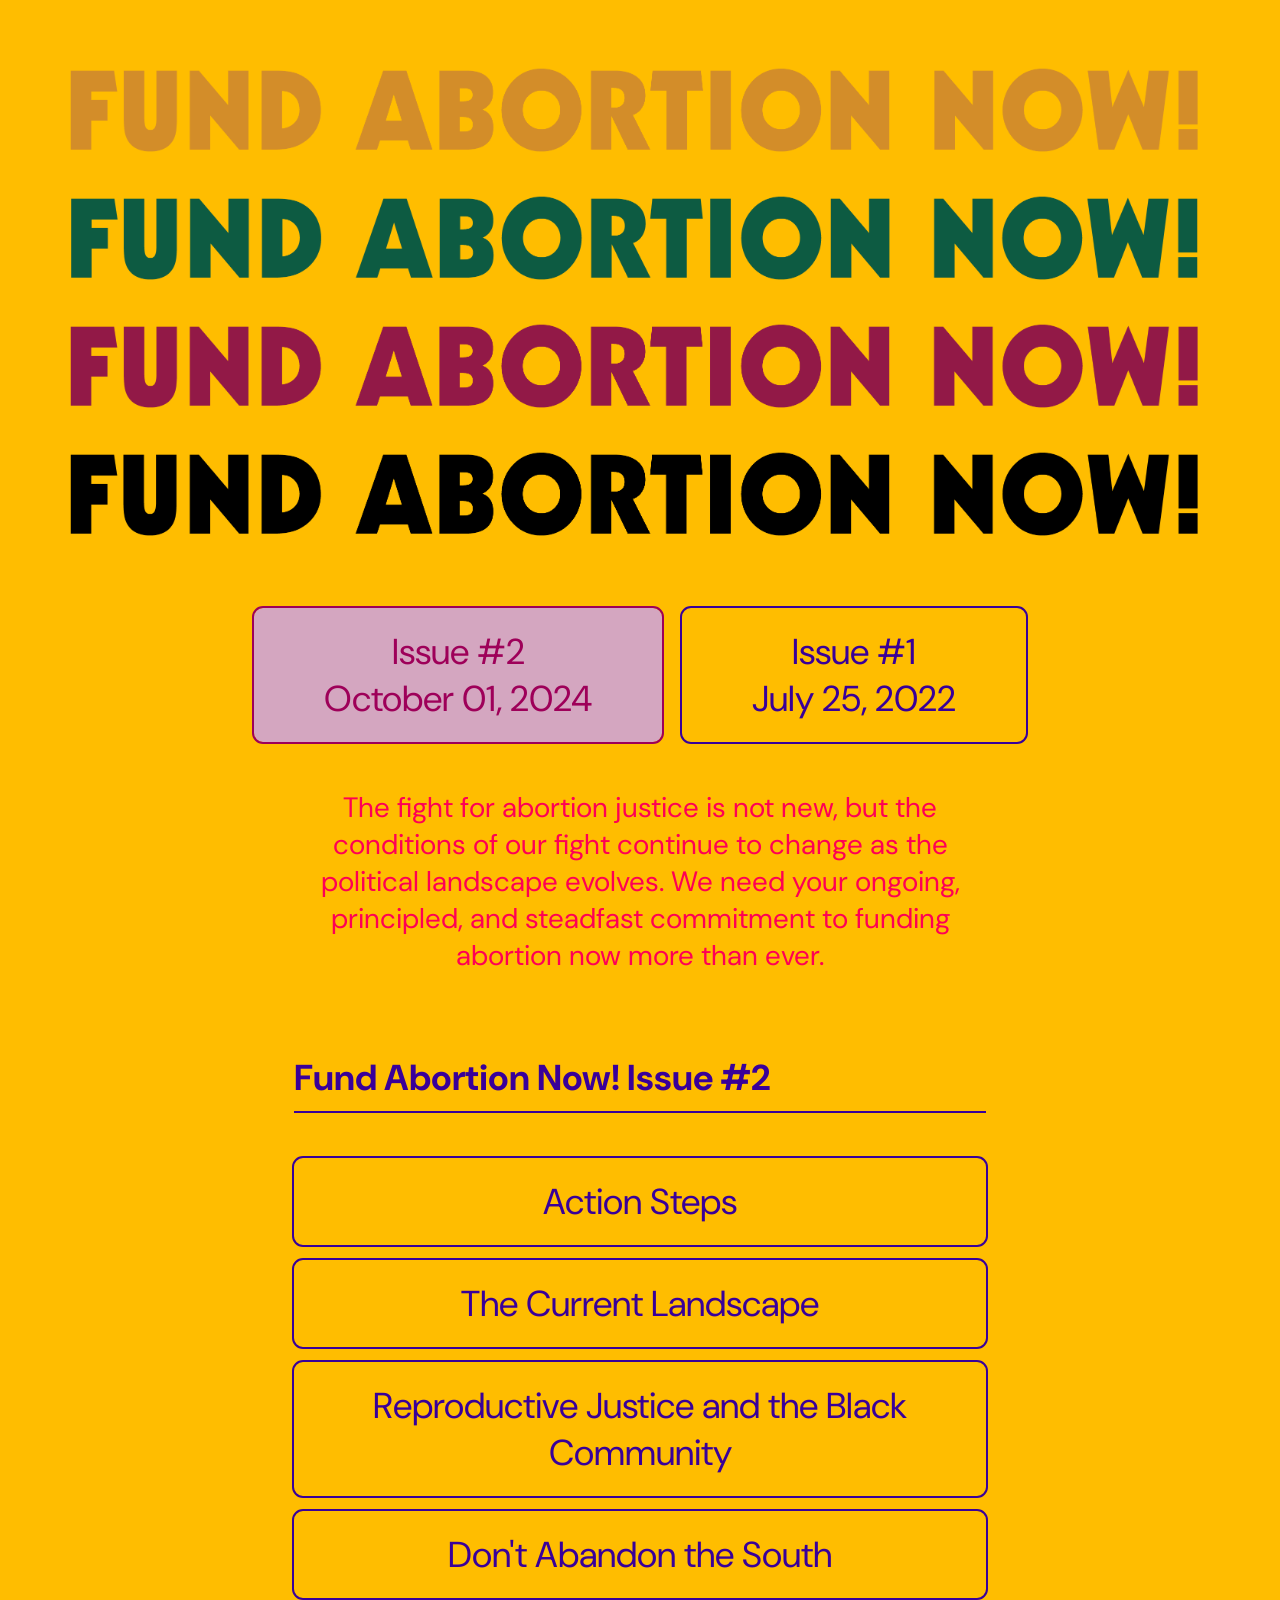
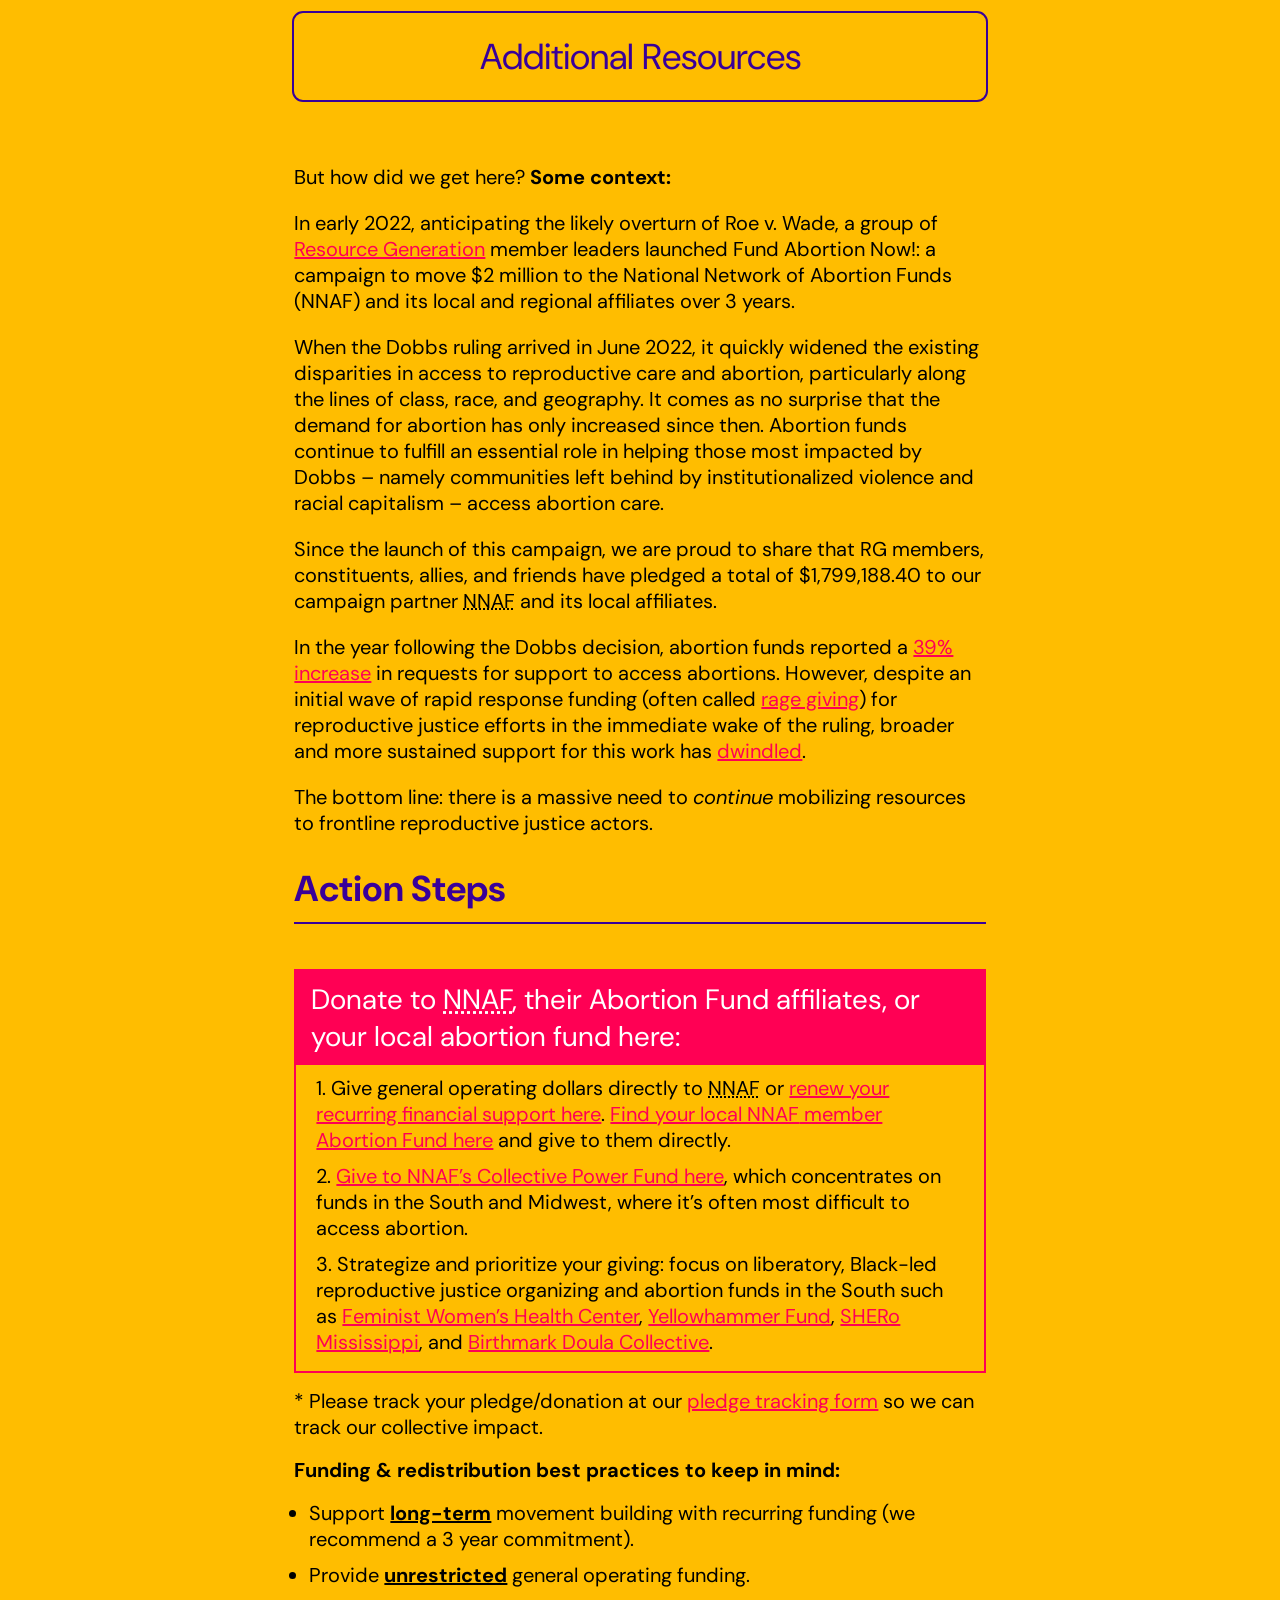
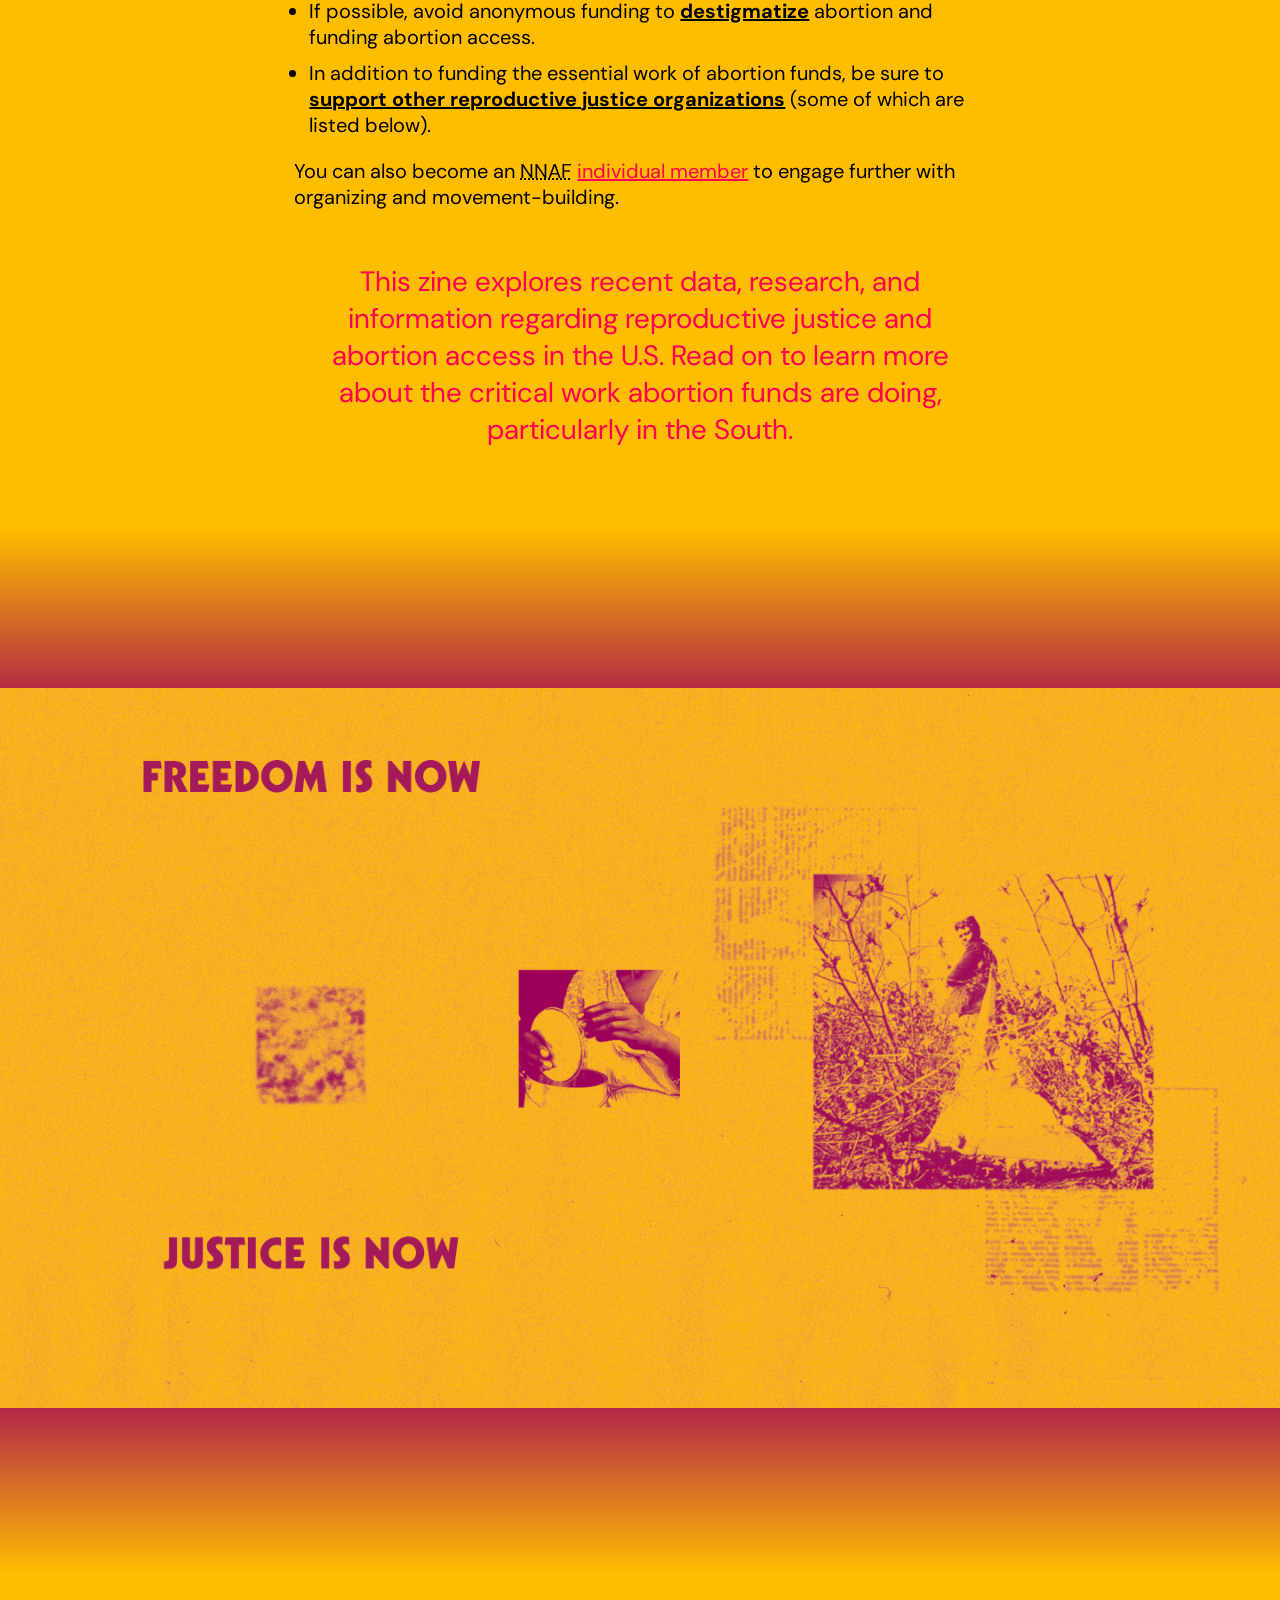
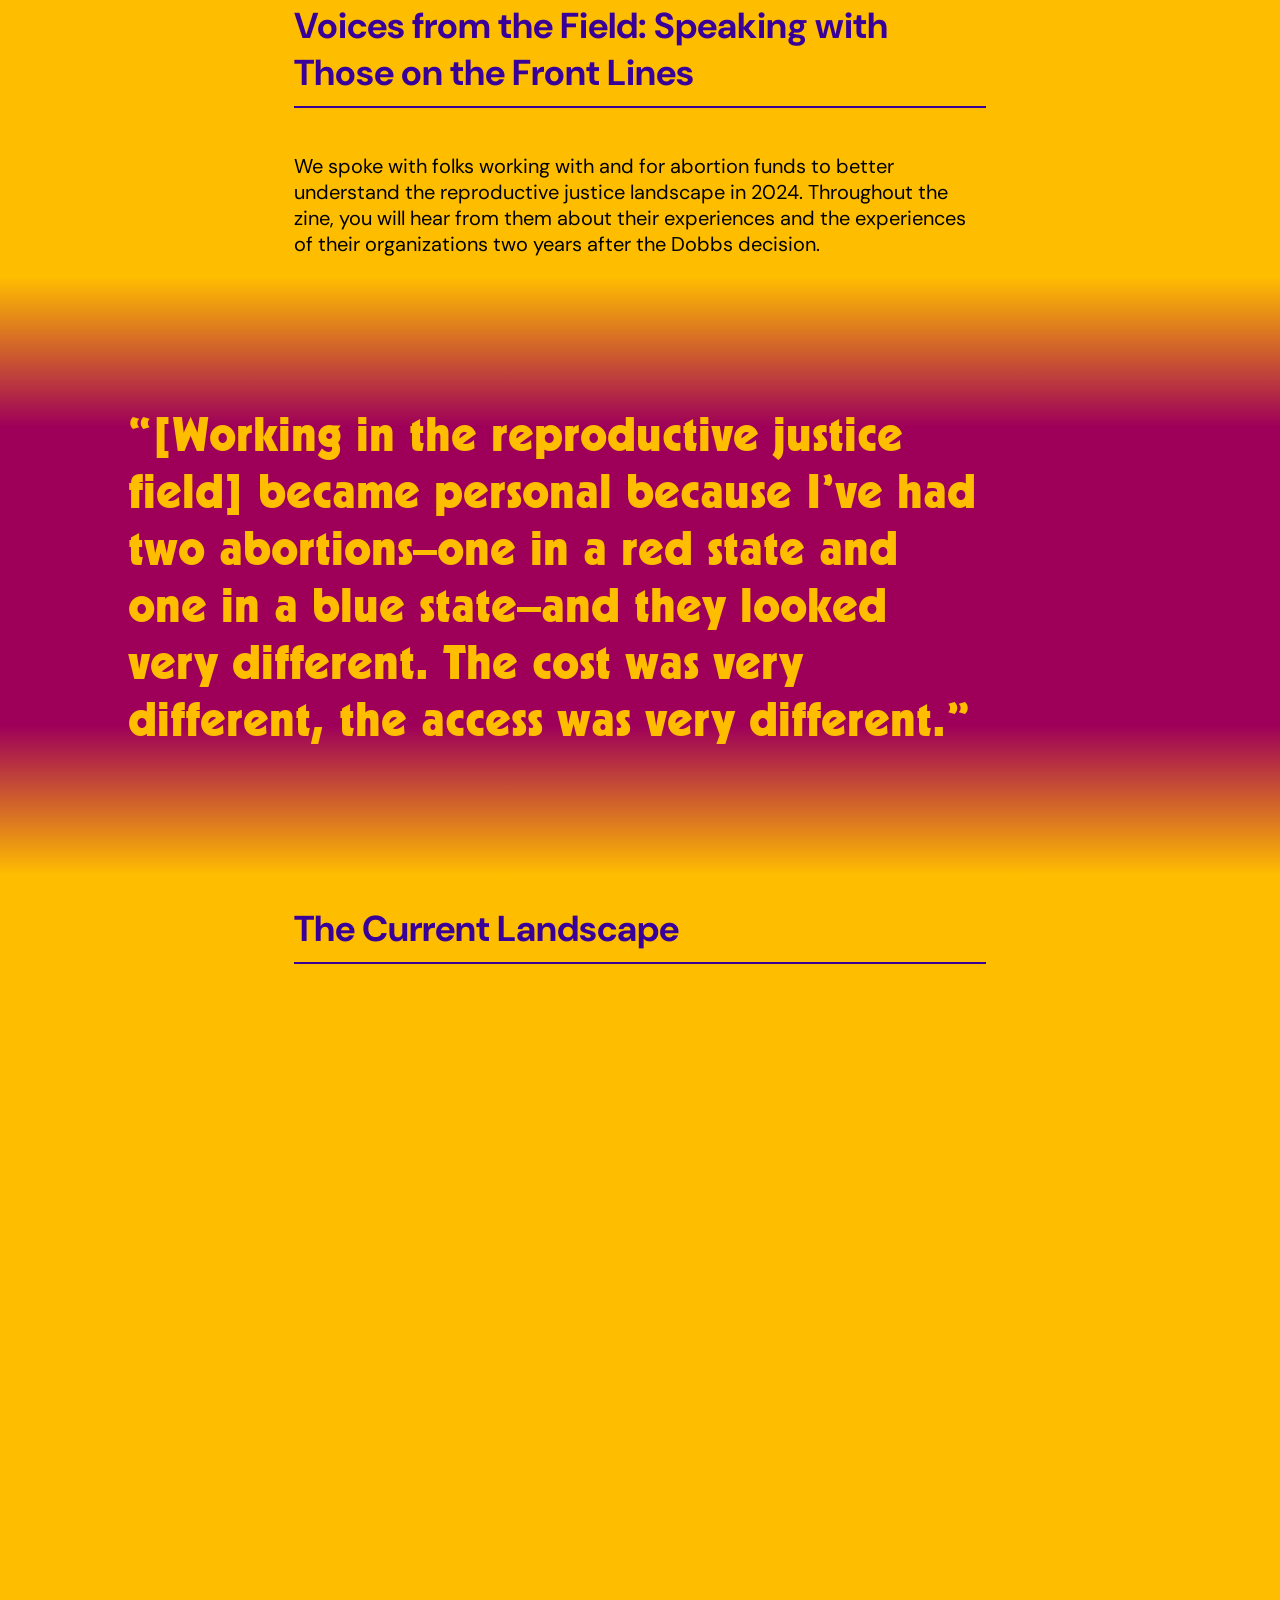
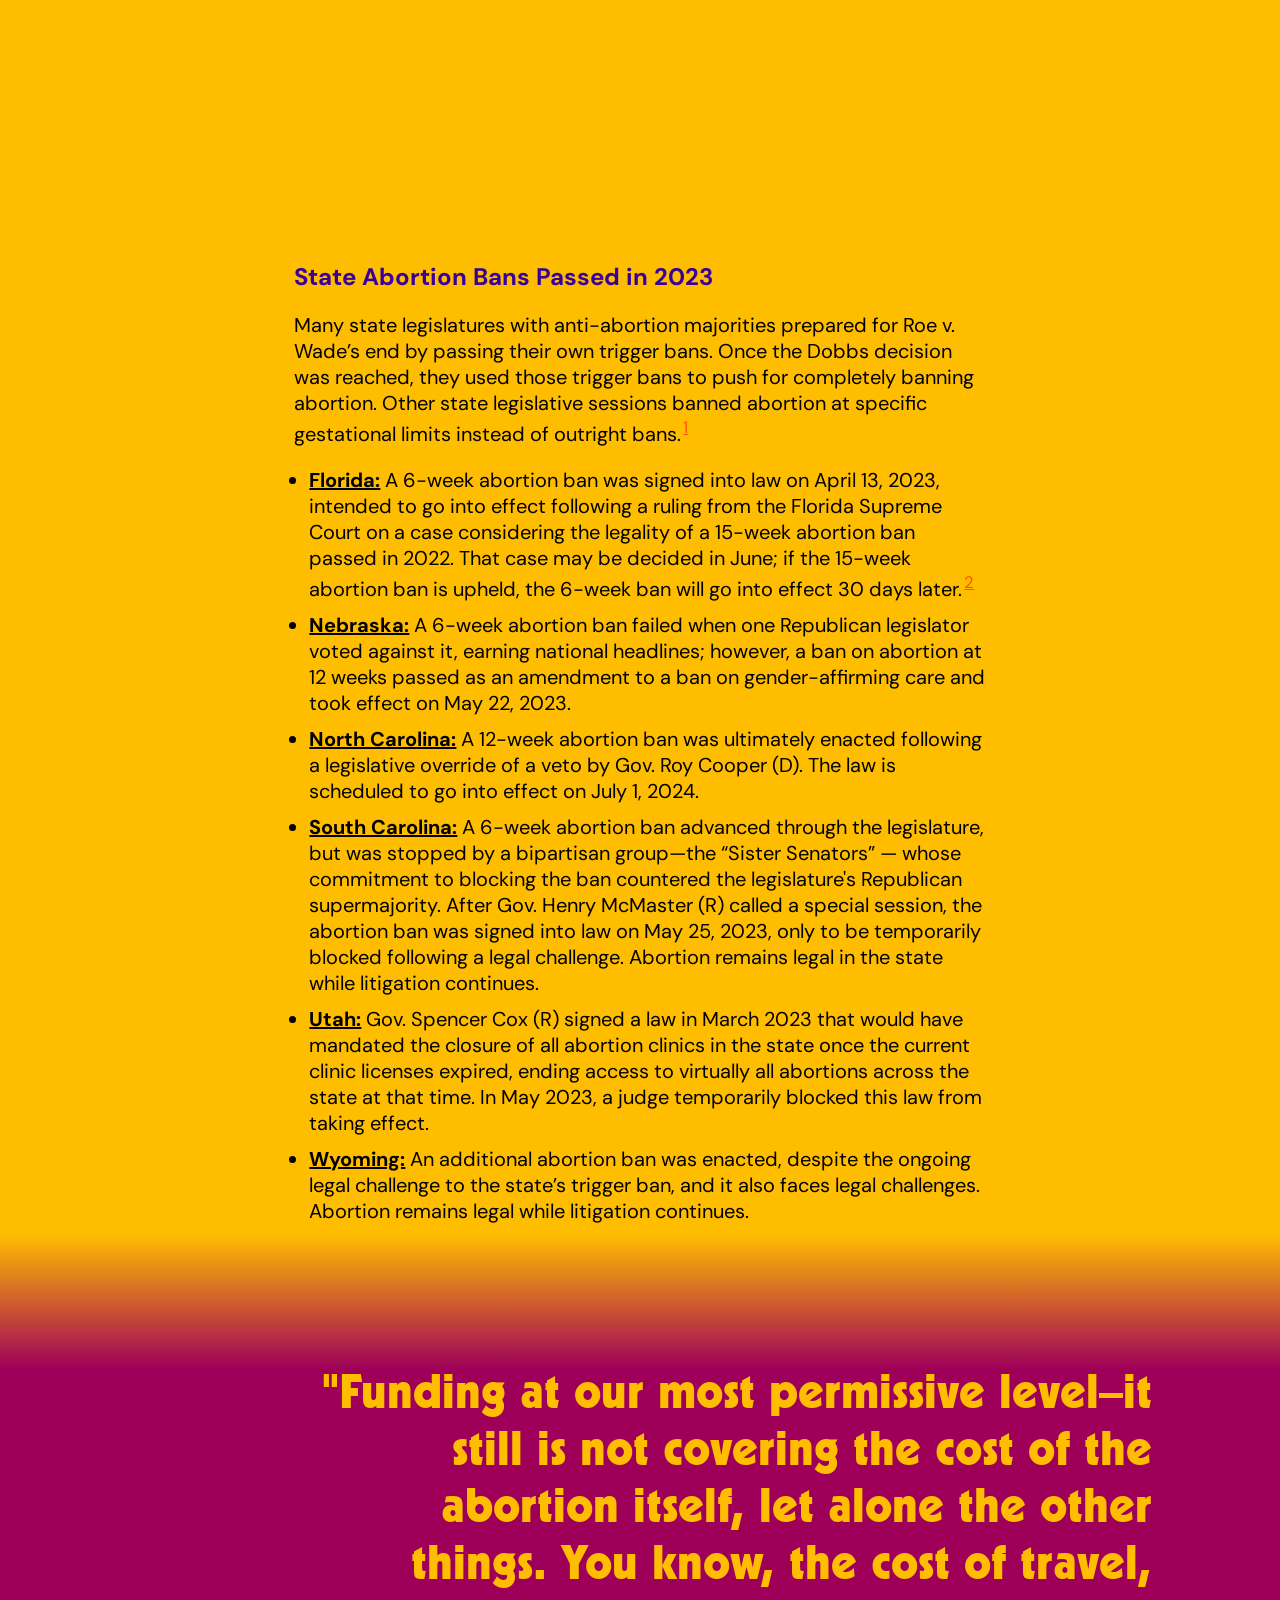
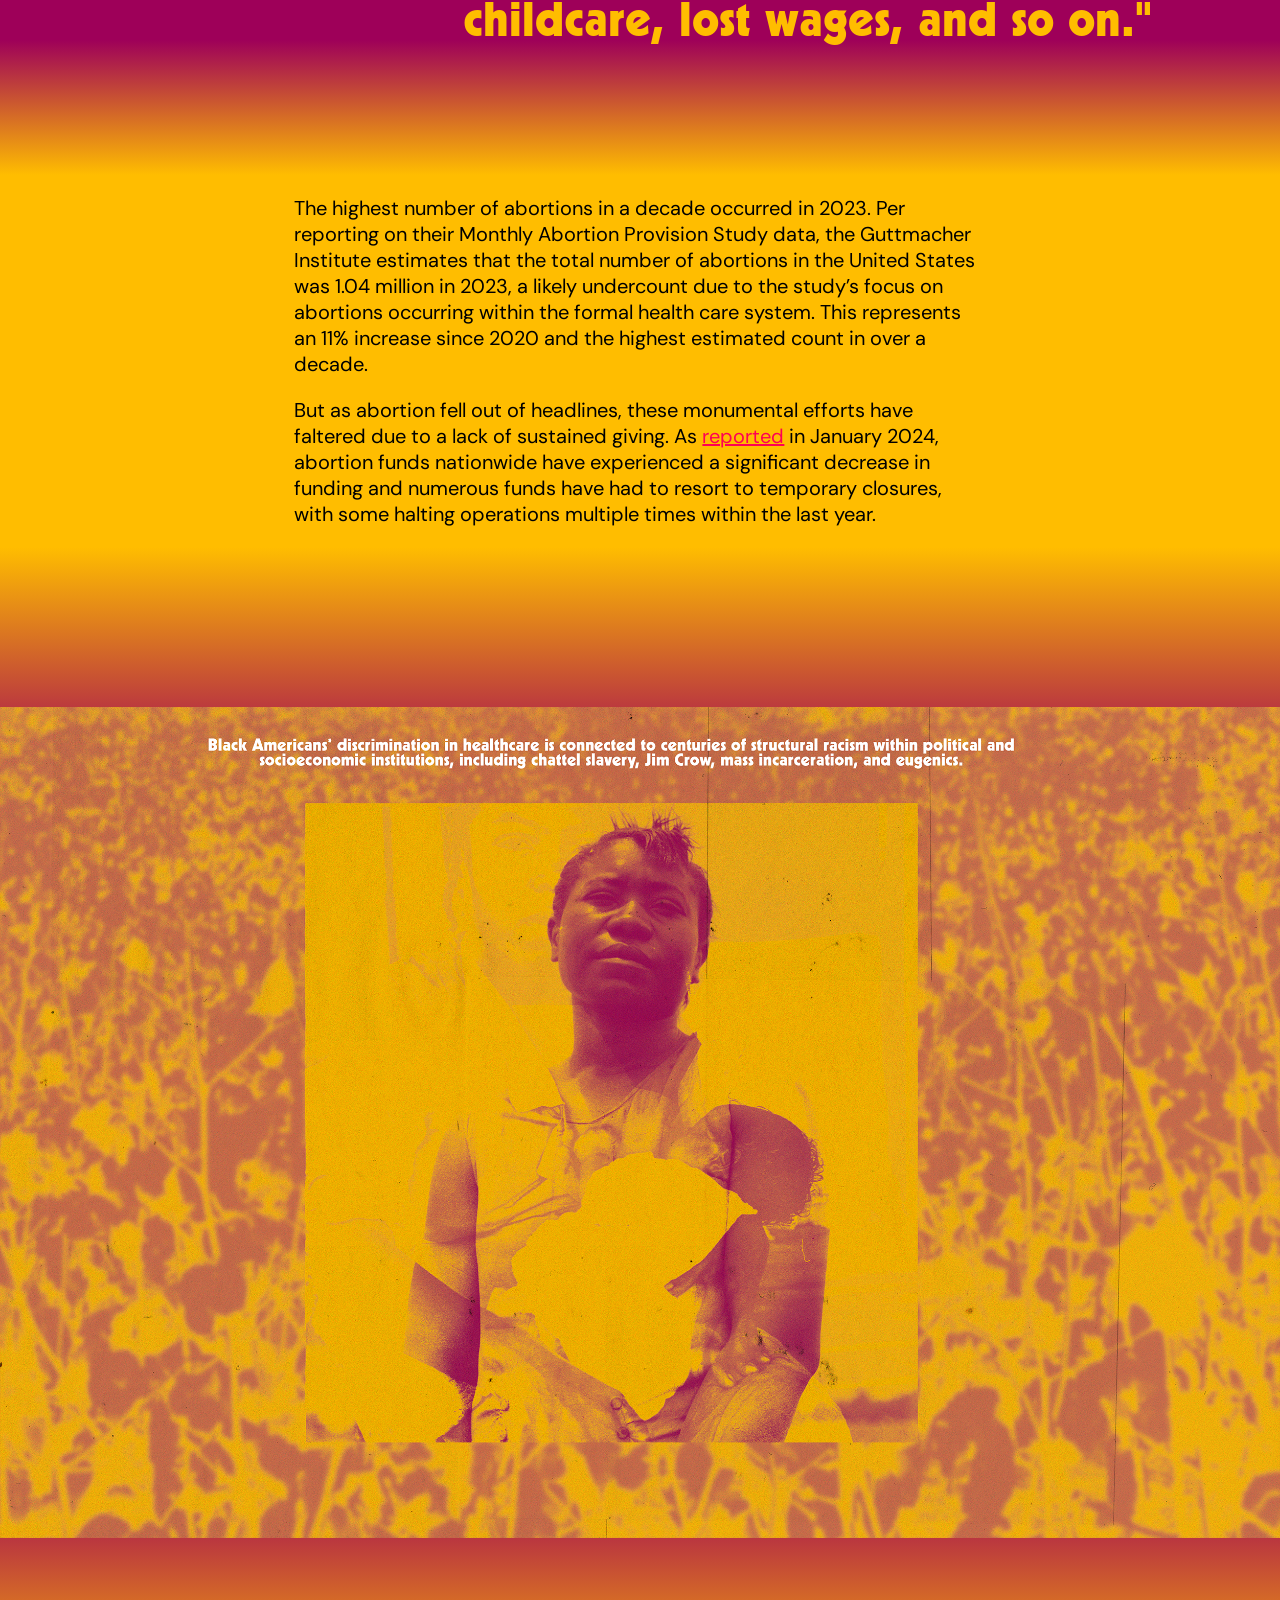
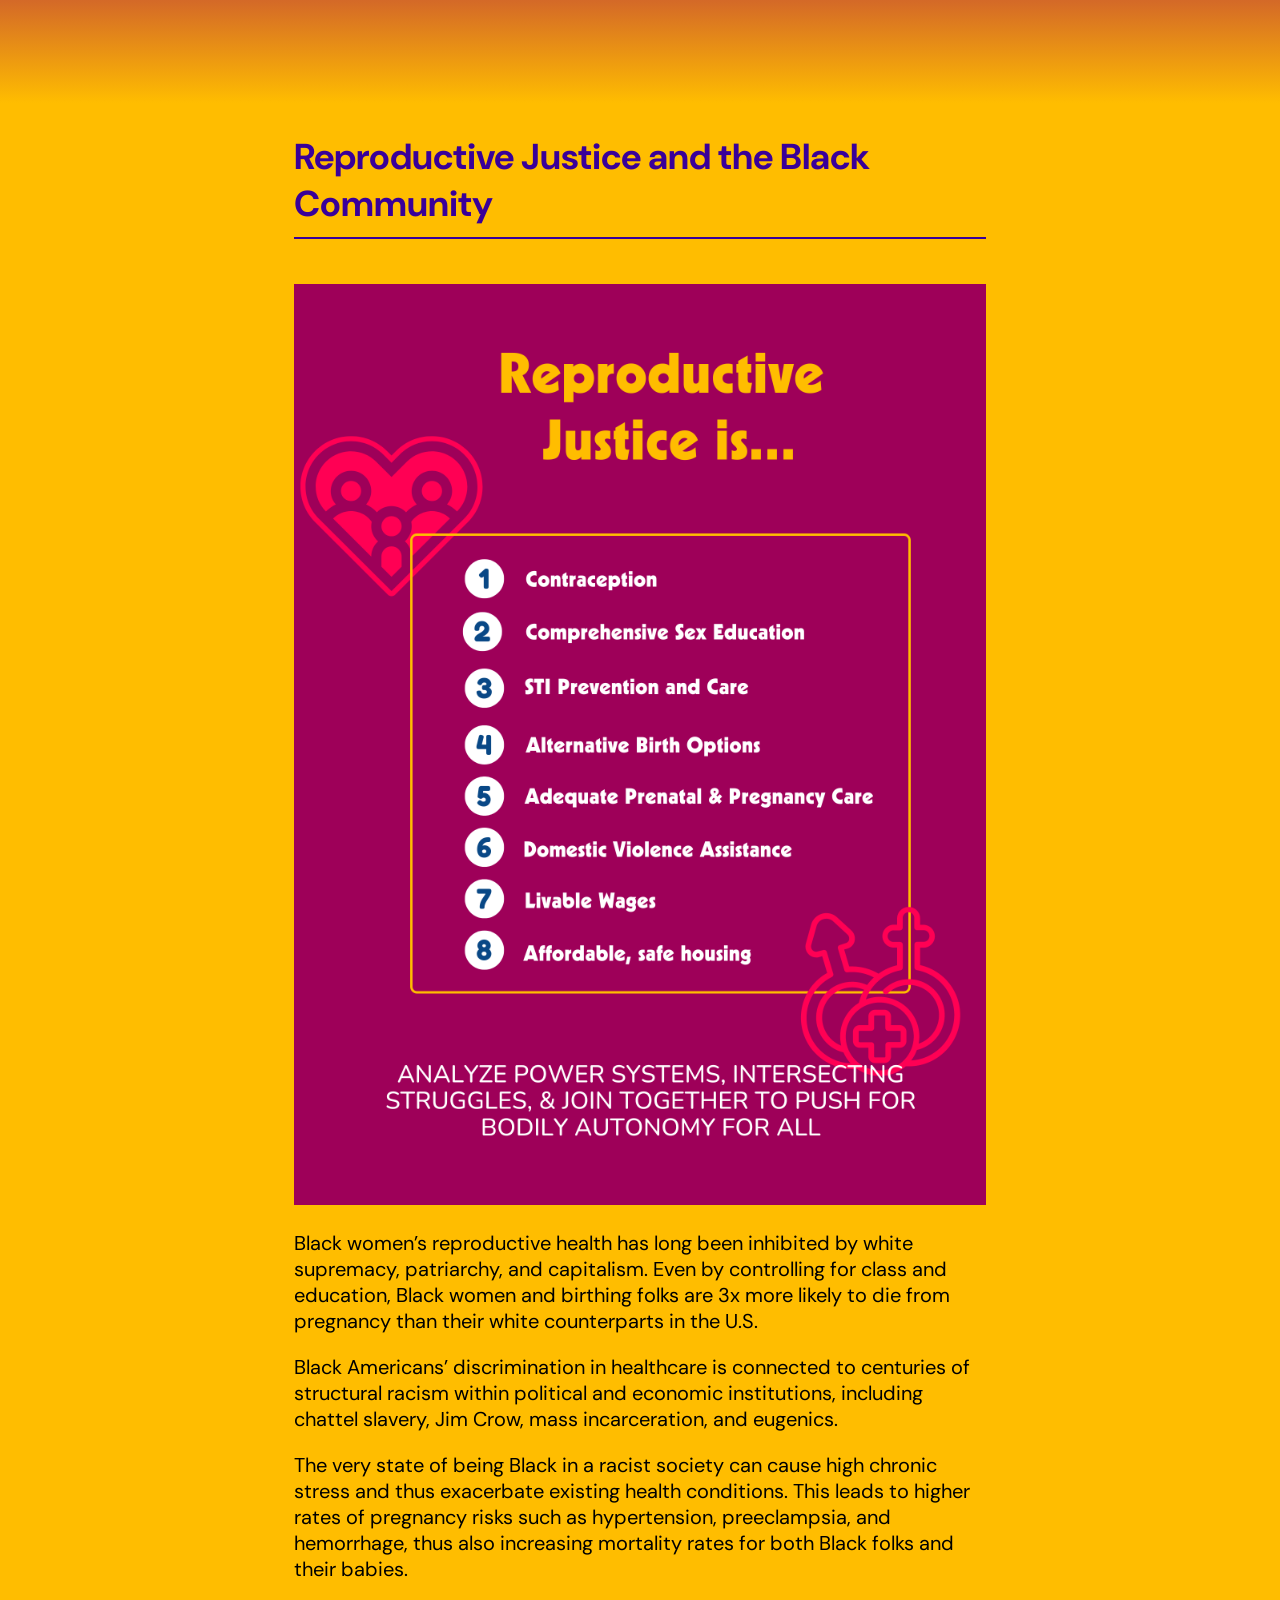
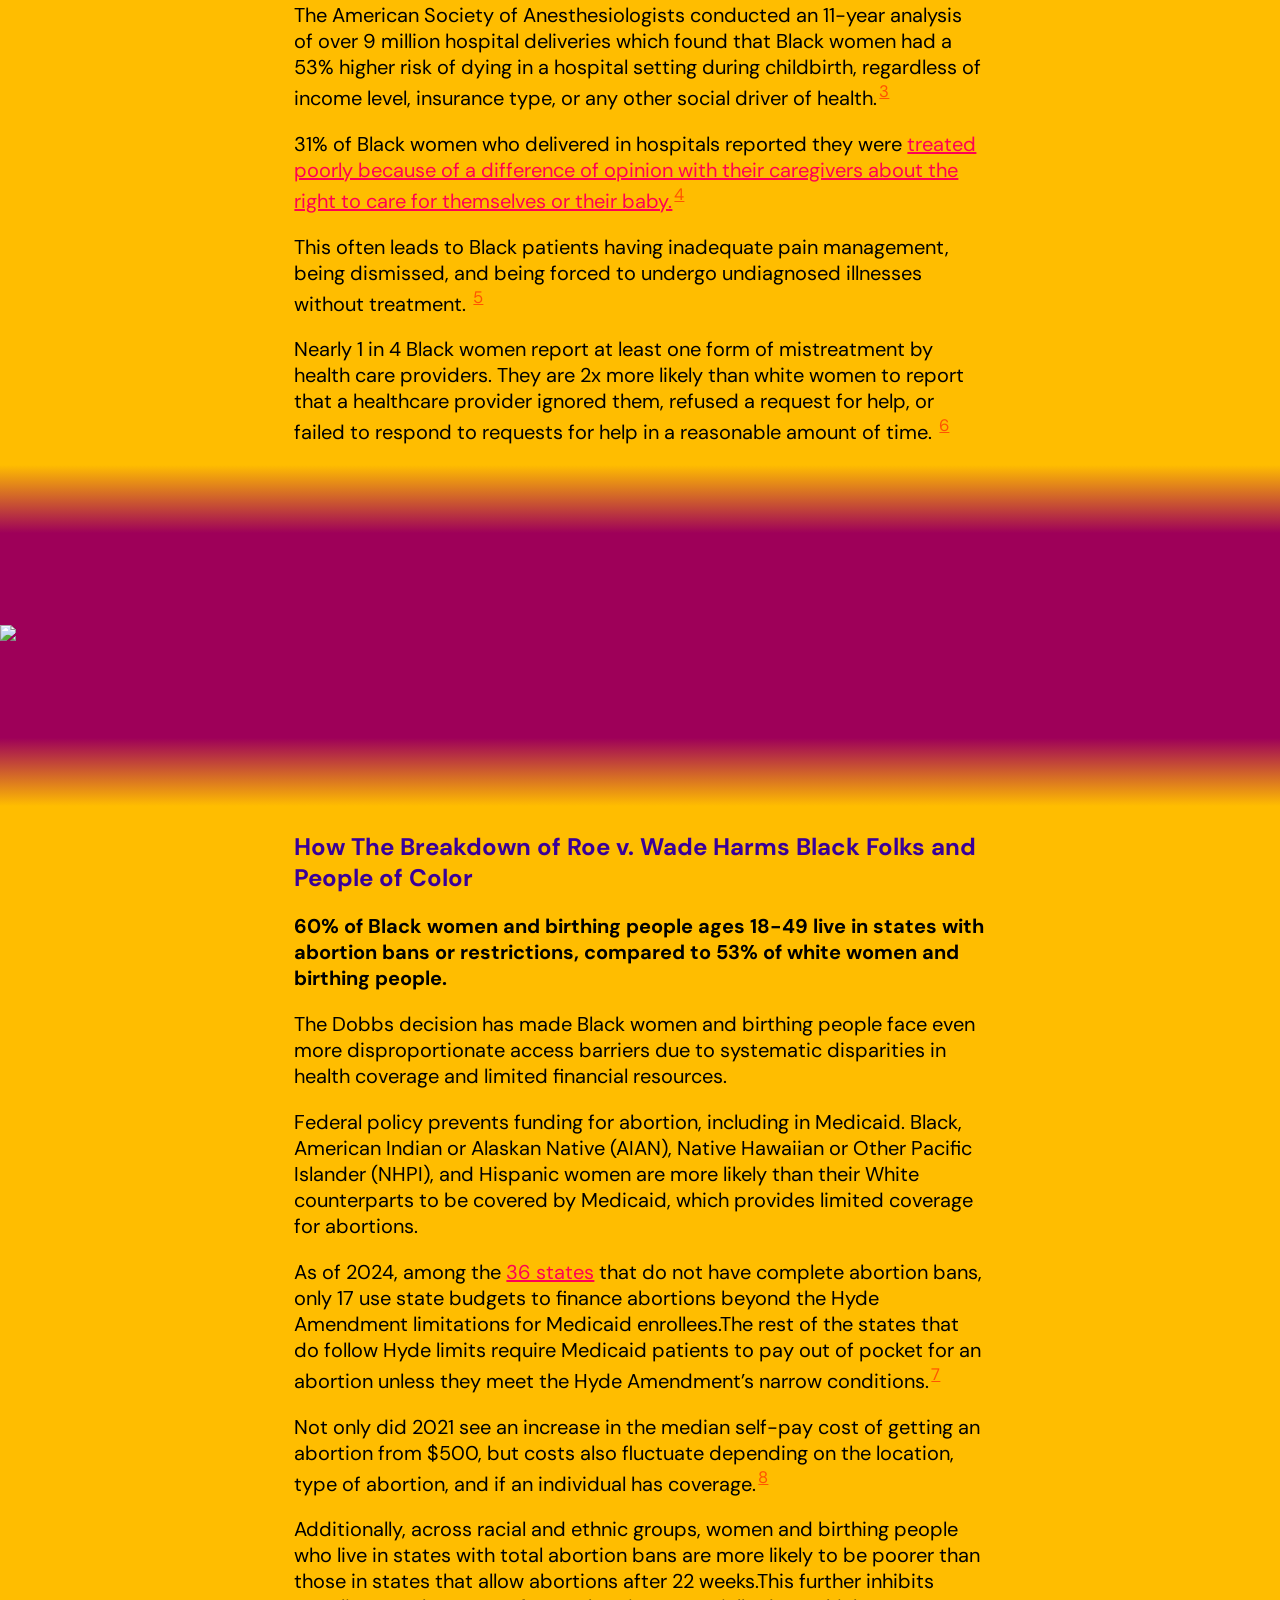
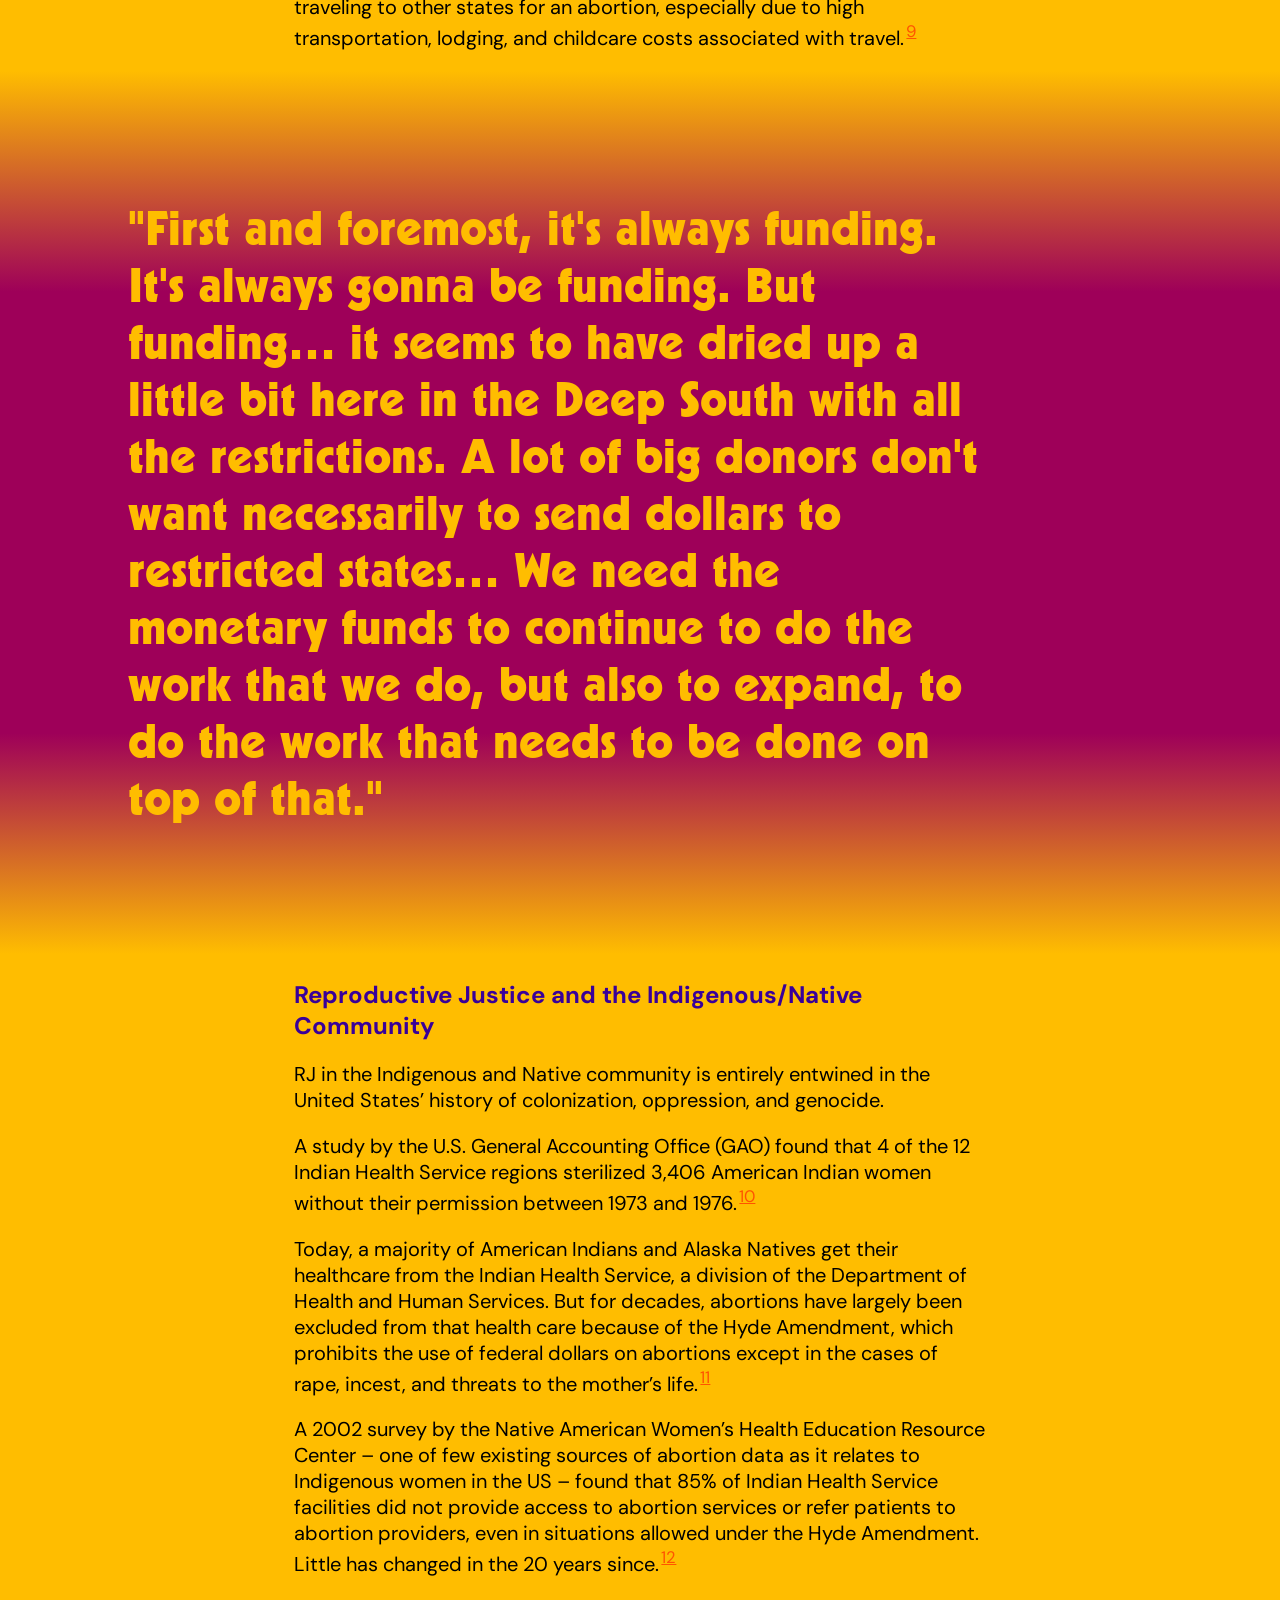
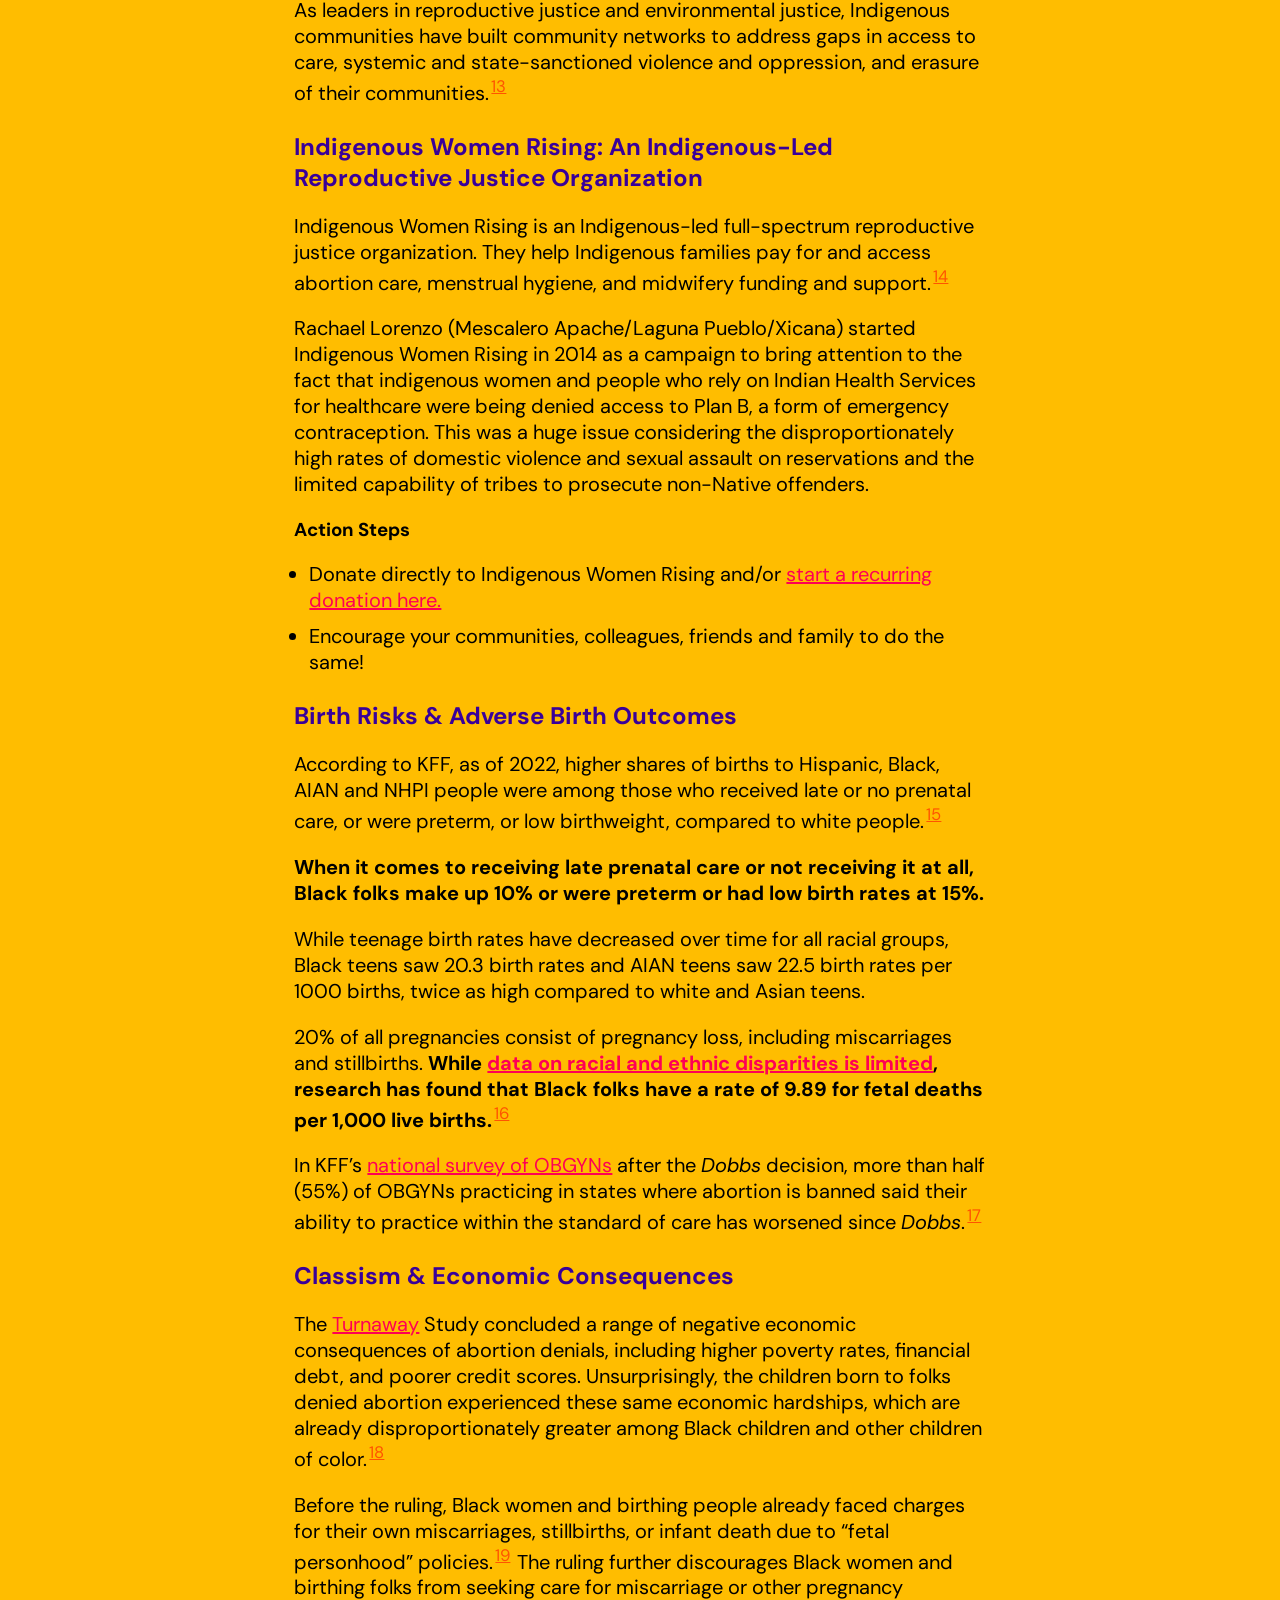
==== commit 77ee6904: "feat: resources and layout" ====
--- a/index.html
+++ b/index.html
@@ -34,28 +34,29 @@
 
     <!-- FAN ZINE TWO MAIN -->
     <main>
+        <section class="hero">
+            <p>
+               The fight for abortion justice is not new, but the conditions of our fight continue to change as the political 
+               landscape evolves. We need your ongoing, principled, and steadfast commitment to funding abortion 
+               now more than ever.  
+            </p>
+        </section>
+
         <!-- ORGANIZATION -->
         <section>
+            <h1 class="title">Fund Abortion Now! Issue #2</h1>
             <nav class="nav-button">
-                <a href="#howdidwegethere" class="jump">Where We Left Off</a>
                 <a href="#fundingaction" class="jump">Action Steps</a>
                 <a href="#currentlandscape" class="jump">The Current Landscape</a>
                 <a href="#reprojusticeblackcomm" class="jump">Reproductive Justice and the Black Community</a>
                 <a href="#dontabandonthesouth" class="jump">Don't Abandon the South</a>
-                <a href="#voicesfromthefield" class="jump">Voices from the Field</a>
                 <a href="#addlresources" class="jump">Additional Resources</a>
             </nav>
         </section>
 
         <section id="howdidwegethere">
-            <h1 class="title">Fund Abortion Now! Issue #2</h1>
-            <p>
-               The fight for abortion justice is not new, but the conditions of our fight continue to change as the political 
-               landscape evolves. We need your ongoing, principled, and steadfast commitment to funding abortion 
-               now more than ever.  
-            </p>
-            <p>
-                But how did we get here? <b>Some context:</b>
+            <p>
+               But how did we get here? <b>Some context:</b>
             </p>
             <p>
                 In early 2022, anticipating the likely overturn of Roe v. Wade, a group of 
@@ -147,6 +148,10 @@
             </p>
         </section>
 
+        <div class="image-wrapper">
+            <img src="./zineTwo/assets/Freedom is Now.png" width="100%" />
+        </div>
+
         <section id="voicesfromthefield">
             <h1 class="title">Voices from the Field: Speaking with Those on the Front Lines</h1>
             <p>
@@ -173,7 +178,7 @@
         </section>
 
         <section id="currentlandscape">
-            <h2>State Abortion Bans Passed in 2023</h2>
+            <h2 class="article-title">State Abortion Bans Passed in 2023</h2>
             <p>
                 Many state legislatures with anti-abortion majorities prepared for Roe v. Wade’s 
                 end by passing their own trigger bans. Once the Dobbs decision was reached, they 
@@ -297,11 +302,11 @@
         </section>
 
         <div class="image-wrapper">
-            <img src="./zineTwo/assets/systemic_collage 1.png" width="100%" />
+            <img src="./zineTwo/assets/three times more likely_college 3.png" width="100%" />
         </div>
 
         <section>
-            <h2>How The Breakdown of Roe v. Wade Harms Black Folks and People of Color</h2>
+            <h2 class="article-title">How The Breakdown of Roe v. Wade Harms Black Folks and People of Color</h2>
             <p>
                 <b>60% of Black women and birthing people ages 18-49 live in 
                 states with abortion bans or restrictions, compared to 53% of white women 
@@ -348,7 +353,7 @@
         </div>
 
         <section>
-            <h2>Reproductive Justice and the Indigenous/Native Community</h2>
+            <h2 class="article-title">Reproductive Justice and the Indigenous/Native Community</h2>
             <p>
                 RJ in the Indigenous and Native community is entirely entwined in the United States’ 
                 history of colonization, oppression, and genocide.
@@ -380,7 +385,7 @@
         </section>
 
         <section>
-            <h2>Indigenous Women Rising: An Indigenous-Led Reproductive Justice Organization</h2>
+            <h2 class="article-title">Indigenous Women Rising: An Indigenous-Led Reproductive Justice Organization</h2>
             <p>
                 Indigenous Women Rising is an Indigenous-led full-spectrum reproductive justice organization. 
                 They help Indigenous families pay for and access abortion care, menstrual hygiene, and midwifery 
@@ -405,7 +410,7 @@
         </section>
 
         <section>
-            <h2>Birth Risks & Adverse Birth Outcomes</h2>
+            <h2 class="article-title">Birth Risks & Adverse Birth Outcomes</h2>
             <p>
                 According to KFF, as of 2022, higher shares of births to Hispanic, Black, AIAN and NHPI 
                 people were among those who received late or no prenatal care, or were preterm, or low 
@@ -435,7 +440,7 @@
         </section>
 
         <section>
-            <h2>Classism & Economic Consequences</h2>
+            <h2 class="article-title">Classism & Economic Consequences</h2>
             <p>
                 The <a href="https://www.ansirh.org/research/ongoing/turnaway-study" target="_blank">Turnaway</a> Study 
                 concluded a range of negative economic consequences of abortion denials, including 
@@ -536,7 +541,115 @@
             <div class="tab">
                 <input id="tab-1" type="checkbox">
                 <label for="tab-1">Additional Resources</label>
-                <div class="tab-content"></div>
+                <div class="tab-content">
+                    <div class="orgs">Check out some other organizations who are working across the Reproductive Justice landscape:</div>
+                    <div class="resourcelist">
+                      <ul>
+                        <li><a href="https://abortioncarenetwork.org/" target="_blank">Abortion Care Network</a></li>
+                        <li><a href="https://www.sistersong.net/reproductive-justice" target="_blank">Sister Song</a></li>
+                        <li><a href="https://groundswellfund.org/" target="_blank">Groundswell Fund</a></li>
+                        <li><a href="https://www.thirdwavefund.org/index.html" target="_blank">Third Wave Fund</a></li>
+                        <li><a href="https://www.surgereprojustice.org/" target="_blank">Surge</a></li>
+                        <li><a href="https://www.ancientsongdoulaservices.com/" target="_blank">Ancient Song Doula Services</a></li>
+                        <li><a href="https://www.ifwhenhow.org/" target="_blank">If/When/How</a></li>
+                        <li><a href="https://www.spiralmn.com/" target="_blank">Spiral Collective</a></li>
+                        <li><a href="https://www.mahotline.org/" target="_blank">M+A Hotline</a></li>
+                        <li><a href="https://www.ineedana.com/" target="_blank">I need an abortion</a></li>
+                        <li><a href="https://www.wetestify.org/" target="_blank">We Testify</a></li>
+                        <li><a href="https://lawyeringproject.org/" target="_blank">The Lawyering Project</a></li>
+                        <li><a href="https://blackrj.org/" target="_blank">In Our Own Voice - National Black Women’s Reproductive Justice Policy Agenda</a></li>
+                        <li><a href="https://amplify-ga.org/" target="_blank">Amplify Georgia Collaborative</a></li>
+                      </ul>
+                    </div>
+                    <div class="orgs">If you’d like to learn more about Reproductive Justice and abortion access, check out some of the following resources:</div>
+                    <div class="resourcelist">
+                      <h3>Reproductive (in)Justice</h3>
+                      <ul>
+                        <li><a href="https://www.blackwomenradicals.com/blog-feed/black-feminism-and-reproductive-justice-a-reading-list?mc_cid=57ed7f36ff&mc_eid=e9d0de8f09" target="_blank">Reproductive Justice: A Reading List by Black Women Radicals</a></li>
+                        <li><a href="https://aaww.org/black-and-asian-feminist-reproductive-justice-syllabus/" target="_blank">A Black and Asian Feminist Reproductive Justice Syllabus</a></li>
+                        <li><a href="https://www.newyorker.com/news/essay/how-black-feminists-defined-abortion-rights" target="_blank">How Black Feminists Defined Abortion Rights</a></li>
+                        <li><a href="https://www.cosmopolitan.com/politics/a46566/reproductive-rights-books/?blm_aid=1192871108" target="_blank">“25 Reproductive Rights Books Literally Everyone Should Read”</a></li>
+                        <li><a href="https://apps.lib.umich.edu/online-exhibits/exhibits/show/reproductive-justice" target="_blank">“Birthing Reproductive Justice: 150 Years of Images and Ideas”></a></li>
+                        <li><a href="https://www.youtube.com/watch?v=ihwvHHInrlU" target="_blank">“The History of Reproductive Justice” by In Our Own Voice</a></li>
+                        <li><a href="https://forwardtogether.org/tools/the-road-to-reproductive-justice-native-americans-in-new-mexico/" target="_blank">“The Road to Reproductive Justice: Native Americans in New Mexico”</a></li>
+                        <li><a href="https://reproductiverights.org/" target="_blank">Center for Reproductive Rights</a></li>
+                        <li><a href="https://www.self.com/story/abortion-doula" target="_blank">I'm an Abortion Doula—Here's What I Do and See During a Typical Shift</a></li>
+                        <li><a href="https://www.colorlines.com/articles/colorlines-qa-meet-yamani-hernandez-black-person-helm-revolutionary-abortion-org" target="_blank">“Meet Yamani Hernandez, a Black Person at the Helm of a 'Revolutionary' Abortion Org”</a></li>
+                        <li><a href="https://www.dissentmagazine.org/article/abolish-family-policing-too" target="_blank">Abolish Family Policing, Too</a></li>
+                        <li><a href="https://survivedandpunished.org/analysis/" target="_blank">Survived & Punished</a></li>
+                        <li><a href="https://bostonreview.net/articles/beyond-choice/" target="_blank">Beyond Choice></a></li>
+                        <li><a href="https://borealisphilanthropy.org/wp-content/uploads/2022/05/ELLC-BeyondChoice-Toolkit.pdf" target="_blank">#BeyondChoice: Funding Reproductive Justice and Abortion Access in Uncertain Times</a></li>
+                      </ul>
+
+                      <h3>Forced Sterilization</h3>
+                      <ul>
+                        <li><a href="https://www.law.berkeley.edu/php-programs/centers/crrj/zotero/loadfile.php?entity_key=QFDB5MW3" target="_blank">“Native American Women and Coerced Sterilization: On the Trail of Tears in the 1970s”</a></li>
+                        <li><a href="https://airc.ucsc.edu/resources/suggested-carpio.pdf" target="_blank">“The Lost Generation: American Indian Women and Sterilization Abuse”</a></li>
+                        <li><a href="https://www-jstor-org.i.ezproxy.nypl.org/stable/4140251?seq=3#metadata_info_tab_contents" target="_blank">“The Continuing Struggle against Genocide: Indigenous Women's Reproductive Rights”</a></li>
+                        <li><a href="https://www.refinery29.com/en-us/2020/10/10029088/puerto-rico-sterilization-abortion-reproductive-rights-history" target="_blank">“In Puerto Rico, A History Of Colonization Led To An Atrocious Lack of Reproductive Freedom”</a></li>
+                        <li><a href="https://www.thenation.com/article/society/ourmotherstoo-reckoning-with-my-abuelas-coerced-sterilization/" target="_blank">“#OurMothersToo: Reckoning With My Abuelas Coerced Sterilization”</a></li>
+                        <li><a href="https://www.pbs.org/independentlens/documentaries/belly-of-the-beast/" target="_blank">“Belly Of The Beast” Documentary</a></li>
+                        <li><a href="“Forced sterilization policies in the US targeted minorities and those with disabilities – and lasted into the 21st century”" target="_blank">“Forced sterilization policies in the US targeted minorities and those with disabilities – and lasted into the 21st century”</a></li>
+                      </ul>
+
+                      <h3>Eugenics in America</h3>
+                      <ul>
+                        <li><a href="https://embryo.asu.edu/pages/american-eugenics-society-1926-1972#:~:text=The%20American%20Eugenics%20Society%20(AES,by%20Madison%20Grant%2C%20Harry%20H.&text=The%20AES%20described%20eugenics%20as,races%20and%20classes%20of%20people" target="_blank">“American Eugenics Society (1926-1972)”</a></li>
+                        <li><a href="https://www.newyorker.com/books/page-turner/the-forgotten-lessons-of-the-american-eugenics-movement" target="_blank">“The Forgotten Lessons of the American Eugenics Movement”</a></li>
+                        <li><a href="https://psmag.com/social-justice/a-future-history-of-the-united-states" target="_blank">A Future History of the United States</a></li>
+                       </ul>
+
+                      <h3>History of the American Pro-Life Movement</h3>
+                      <ul>
+                        <li><a href="https://www.oah.org/tah/issues/2016/november/abolishing-abortion-the-history-of-the-pro-life-movement-in-america/" target="_blank">“Abolishing Abortion: The History of the Pro-Life Movement in America”</a></li>
+                        <li><a href="https://msmagazine.com/2021/10/29/crisis-pregnancy-centers-cpc-fake-abortion-clinic-report/" target="_blank">Crisis Pregnancy Centers Endanger Women's Health—With Taxpayer Dollars and Without Oversight</a></li>
+                        <li><a href="https://www.theatlantic.com/politics/archive/2019/06/abortion-debate-and-legacy-womens-suffrage/590422/?utm_source=pocket_mylist" target="_blank">The Epic Political Battle Over the Legacy of the Suffragettes</a></li>
+                        <li><a href="https://www.theguardian.com/commentisfree/2017/may/02/alt-right-hates-women-non-white-trump-christian-right-abortion?utm_source=pocket_mylist" target="_blank">The alt-right hates women as much as it hates people of colour</a></li>
+                        <li><a href="https://www.nytimes.com/2019/06/23/opinion/anti-abortion-history.html?utm_source=pocket_mylist" target="_blank">The Long, Cruel History of the Anti-Abortion Crusade</a></li>
+                        <li><a href="https://www.vox.com/policy-and-politics/2019/8/29/20828866/obria-medical-clinics-birth-control-planned-parenthood?utm_source=pocket_mylist" target="_blank">Obria, the anti-abortion group that wants to replace Planned Parenthood</a></li>
+                        <li><a href="https://www.latimes.com/entertainment-arts/tv/story/2020-05-19/roe-v-wade-jane-roe-norma-mccorvey-hulu-doc-abortion" target="_blank">The woman behind ‘Roe vs. Wade’ didn’t change her mind on abortion. She was paid</a></li>
+                        <li><a href="https://slate.com/news-and-politics/2021/09/texas-abortion-law-democrats-unprepared.html?utm_source=pocket_mylist" target="_blank">Texas abortion law: Why the Democrats are so unprepared to do anything about it.</a></li>
+                        <li><a href="http://www.theatlantic.com/politics/archive/2022/01/march-for-life-abortion-protest/621349/" target="_blank">The Anti-abortion Movement’s Gen-Z Victors</a></li>
+                        <li><a href="https://www.newyorker.com/culture/cultural-comment/the-messiness-of-reproduction-and-the-dishonesty-of-anti-abortion-propaganda" target="_blank">The Messiness of Reproduction and the Dishonesty of Anti-Abortion Propaganda</a></li>
+                      </ul>
+
+                      <h3>Abortion Access</h3>
+                      <ul>
+                        <li><a href="https://www.abortionhelplinedoc.com/" target="_blank">“Abortion Helpline, This is Lisa” Documentary</a></li>
+                        <li><a href="https://www.apodcastaboutabortion.com/" target="_blank">ACCESS: A Podcast About Abortion</a></li>
+                        <li><a href="https://shoutyourabortion.com/" target="_blank">Shout Your Abortion</a></li>
+                        <li><a href="http://guttmacher.org" target="_blank">Guttmacher Institute</a></li>
+                        <li><a href="https://jezebel.com/this-is-a-story-about-abortion-no-one-will-read-it-1844778770?utm_source=pocket_mylist" target="_blank">This Is a Story About Abortion, No One Will Read It</a></li>
+                        <li><a href="https://melmagazine.com/en-us/story/the-trans-men-who-get-abortions?utm_source=pocket_mylist" target="_blank">The Trans Men Who Get Abortions</a></li>
+                        <li><a href="https://www.vox.com/2019/9/11/20859034/ectopic-pregnancy-abortion-federalist-intrauterine-ohio-surgery" target="_blank">Ectopic pregnancy: the latest frontier in the abortion debate</a></li>
+                        <li><a href="https://www.harpersbazaar.com/culture/politics/a26985261/trump-administration-abortion-period-tracking-migrant-women/" target="_blank">The U.S. Is Tracking Migrant Girls' Periods to Stop Them From Getting Abortions</a></li>
+                        <li><a href="https://splinternews.com/abortion-is-a-labor-issue-1834647637" target="_blank">Abortion Is a Labor Issue</a></li>
+                      </ul>
+
+                      <h3>Medication Abortion & Self-Managed Abortion</h3>
+                      <ul>
+                        <li><a href="https://www.plannedparenthood.org/learn/abortion/the-abortion-pill" target="_blank">“The Abortion Pill”</a></li>
+                        <li><a href="https://www.statnews.com/2021/10/01/medication-abortion-clinicians-relinquish-gatekeeper-role/" target="_blank">“For abortion care, physicians may need to step aside to support patients”</a></li>
+                        <li><a href="https://www.nytimes.com/2021/12/16/health/abortion-pills-fda.html" target="_blank">“F.D.A. Will Permanently Allow Abortion Pills by Mail”</a></li>
+                        <li><a href="https://www.cosmopolitan.com/sex-love/advice/a4289/abortion-pill/" target="_blank">“Everything You Need to Know About the Abortion Pill”</a></li>
+                        <li><a href="https://msmagazine.com/2021/06/03/misoprostol-medical-abortion-post-roe-v-wade-abortion-pill-plan-c-aid-access-self-managed-abortion/" target="_blank">“Abortion in a Post-Roe World?”</a></li>
+                        <li><a href="https://newrepublic.com/article/164904/abortion-pills-roe-v-wade?utm_source=pocket_mylist" target="_blank">Abortion Pills Aren't a Silver Bullet for Everyone</a></li>
+                        <li><a href="https://story.californiasunday.com/abortion-providers/?utm_source=pocket_mylist" target="_blank">“Whatever's your darkest question, you can ask me.”</a></li>
+                        <li><a href="https://abortionpillinfo.org/" target="_blank">SASS: Self Managed Abortion, Safe and Supported</a></li>
+                        <li><a href="https://abortiononourownterms.org/" target="_blank">Abortion On Our Own Terms</a></li>
+                      </ul>
+
+                      <h3>Birth Justice</h3>
+                      <ul>
+                        <li><a href="https://www.ansirh.org/pregnancy/birth-justice" target="_blank">ANSIRH: Birth Justice</a></li>
+                        <li><a href="https://static1.squarespace.com/static/5c9edf9111f78419cff9bb06/t/61568de22123e55d0fef57eb/1633062370820/Angela+Davis+-+Racism+Birth+Control-3.pdf" target="_blank">Racism, Birth Control, and Reproductive Rights</a></li>
+                        <li><a href="http://blackrj.org/wp-content/uploads/2015/10/BlackWomen-andReproductiveHealthFS.pdf" target="_blank">Black Women and Reproductive Health: Fast Facts</a></li>
+                        <li><a href="https://www.plannedparenthood.org/planned-parenthood-illinois/blog/the-intersection-of-black-womens-rights-and-reproductive-health" target="_blank">The Intersection of Black Women's Rights and Reproductive Health</a></li>
+                        <li><a href="https://nyupress.org/9781479853571/reproductive-injustice/" target="_blank">Reproductive Injustice</a></li>
+                        <li><a href="https://thenewinquiry.com/labor-does-you/" target="_blank">Labor Does You</a></li>
+                        <li><a href="https://bostonreview.net/articles/judith-levine-rules-apply/" target="_blank">Not All Mothers</a></li>
+                      </ul>
+                </div>
             </div>
         </section>
 
--- a/zineWide/zineWide.css
+++ b/zineWide/zineWide.css
@@ -97,6 +97,15 @@
   display: block;
   outline-style: solid;
   outline-width: 2px;
+}
+
+.hero, .hero p {
+  text-align: center;
+  font-size: 28px;
+  padding-left: 0;
+  padding-right: 0;
+  padding-top: 0;
+  margin-bottom: 5rem;
 }
 
 .bestpractices {
--- a/zineTwo/zineTwo.css
+++ b/zineTwo/zineTwo.css
@@ -66,22 +66,25 @@
 .quote {
   color: #ffbd00;
   padding: 10%;
-  font-size: 5em;
+  font-size: 3em;
   font-family: 'Geometr231 Hv BT';
   background: linear-gradient(
     180deg, 
     rgba(255,189,0,1) 0%, 
-    rgba(158,0,89,1) 50%, 
+    rgba(158,0,89,1) 25%, 
+    rgba(158,0,89,1) 75%, 
     rgba(255,189,0,1) 100%
   );
 }
 
 .quote-left {
   text-align: left;
+  padding-right: 23%;
 }
 
 .quote-right {
   text-align: right;
+  padding-left: 23%;
 }
 
 .zine-nav a {
@@ -115,6 +118,16 @@
   font-size: 36px;
   color: #390099;
   margin-bottom: 45px;
+}
+
+.article-title {
+  margin-top: 25px;
+  color: #390099;
+  font-size: 24px;
+}
+
+.hero {
+  color:#FF0054;
 }
 
 .fundheadline {
@@ -159,12 +172,12 @@
   color: #FF5400; /* 5 */
 }
 
-#endnotes ul {
+#addlresources ul, #endnotes ul {
   padding-inline-start: 40px;
   padding-inline-end: 40px;
 }
 
-#endnotes a {
+#addlresources a, #endnotes a {
   color: #9E0059;
 }
 
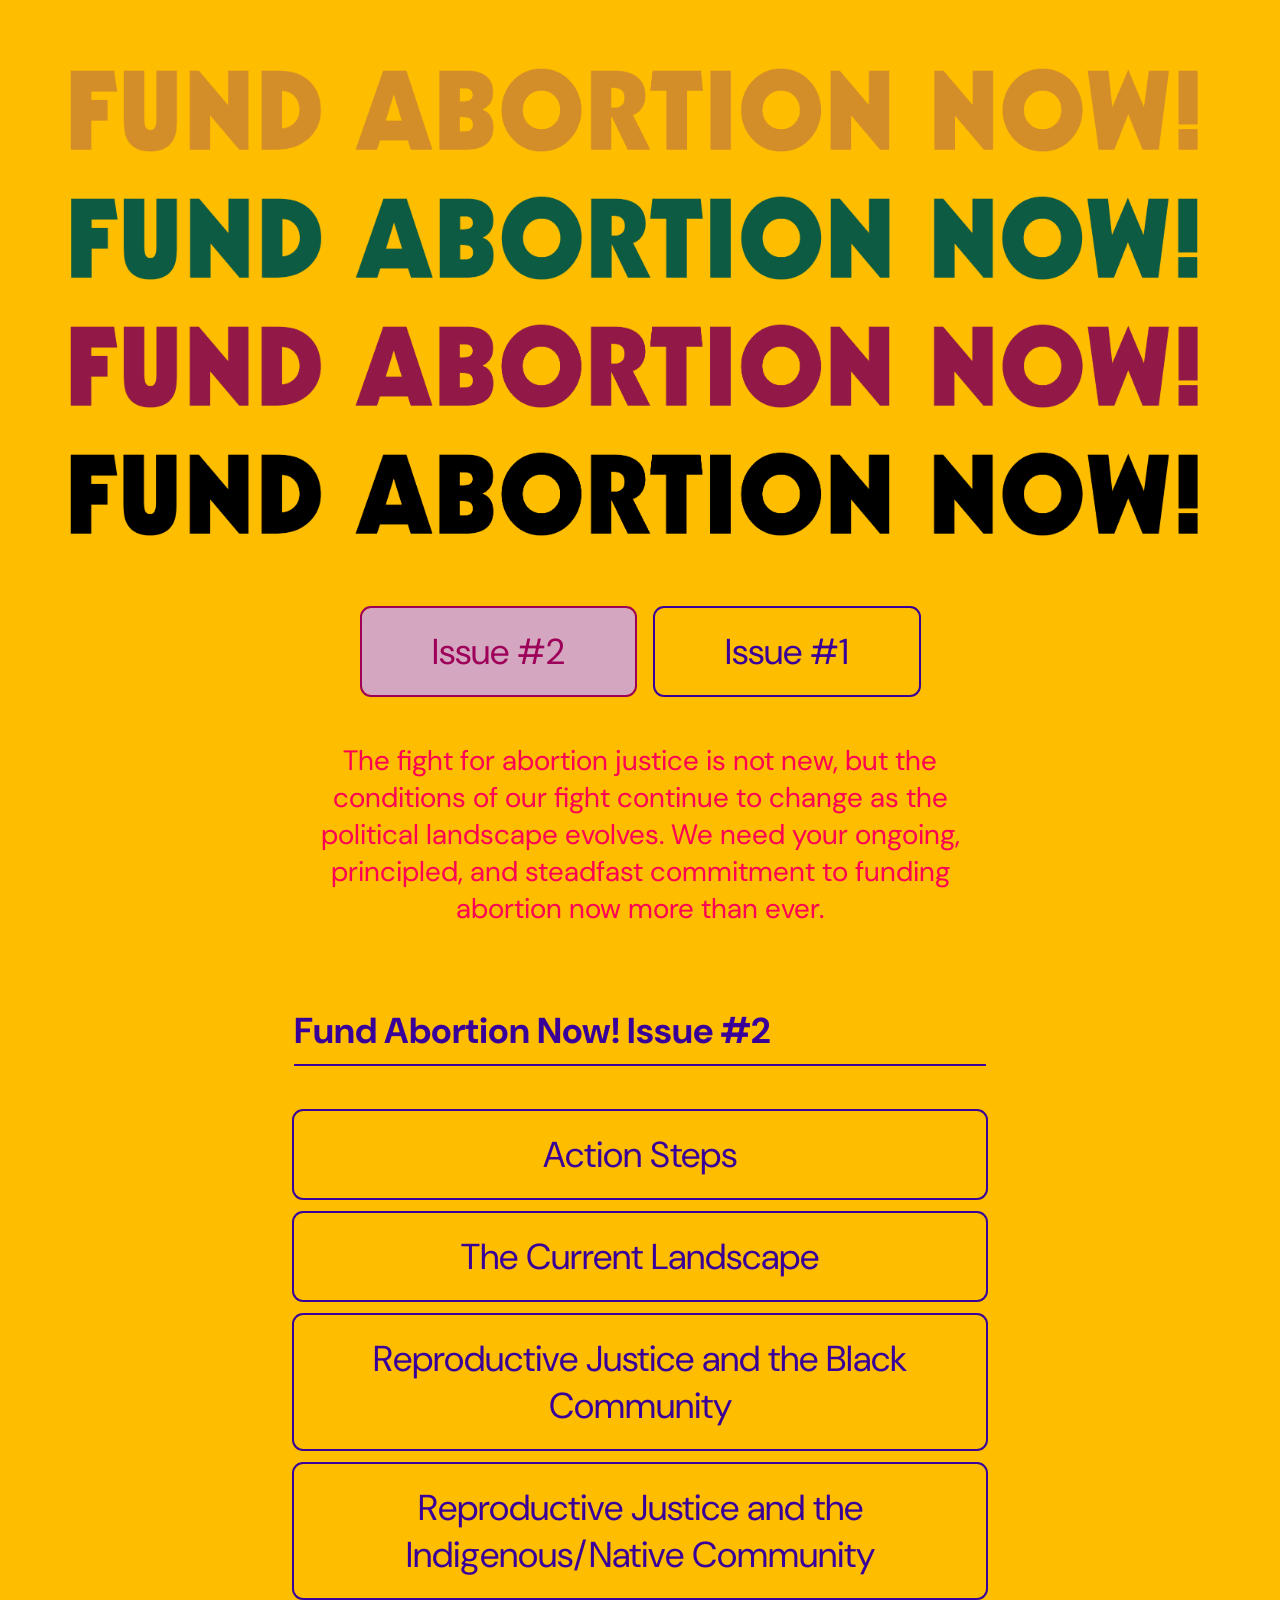
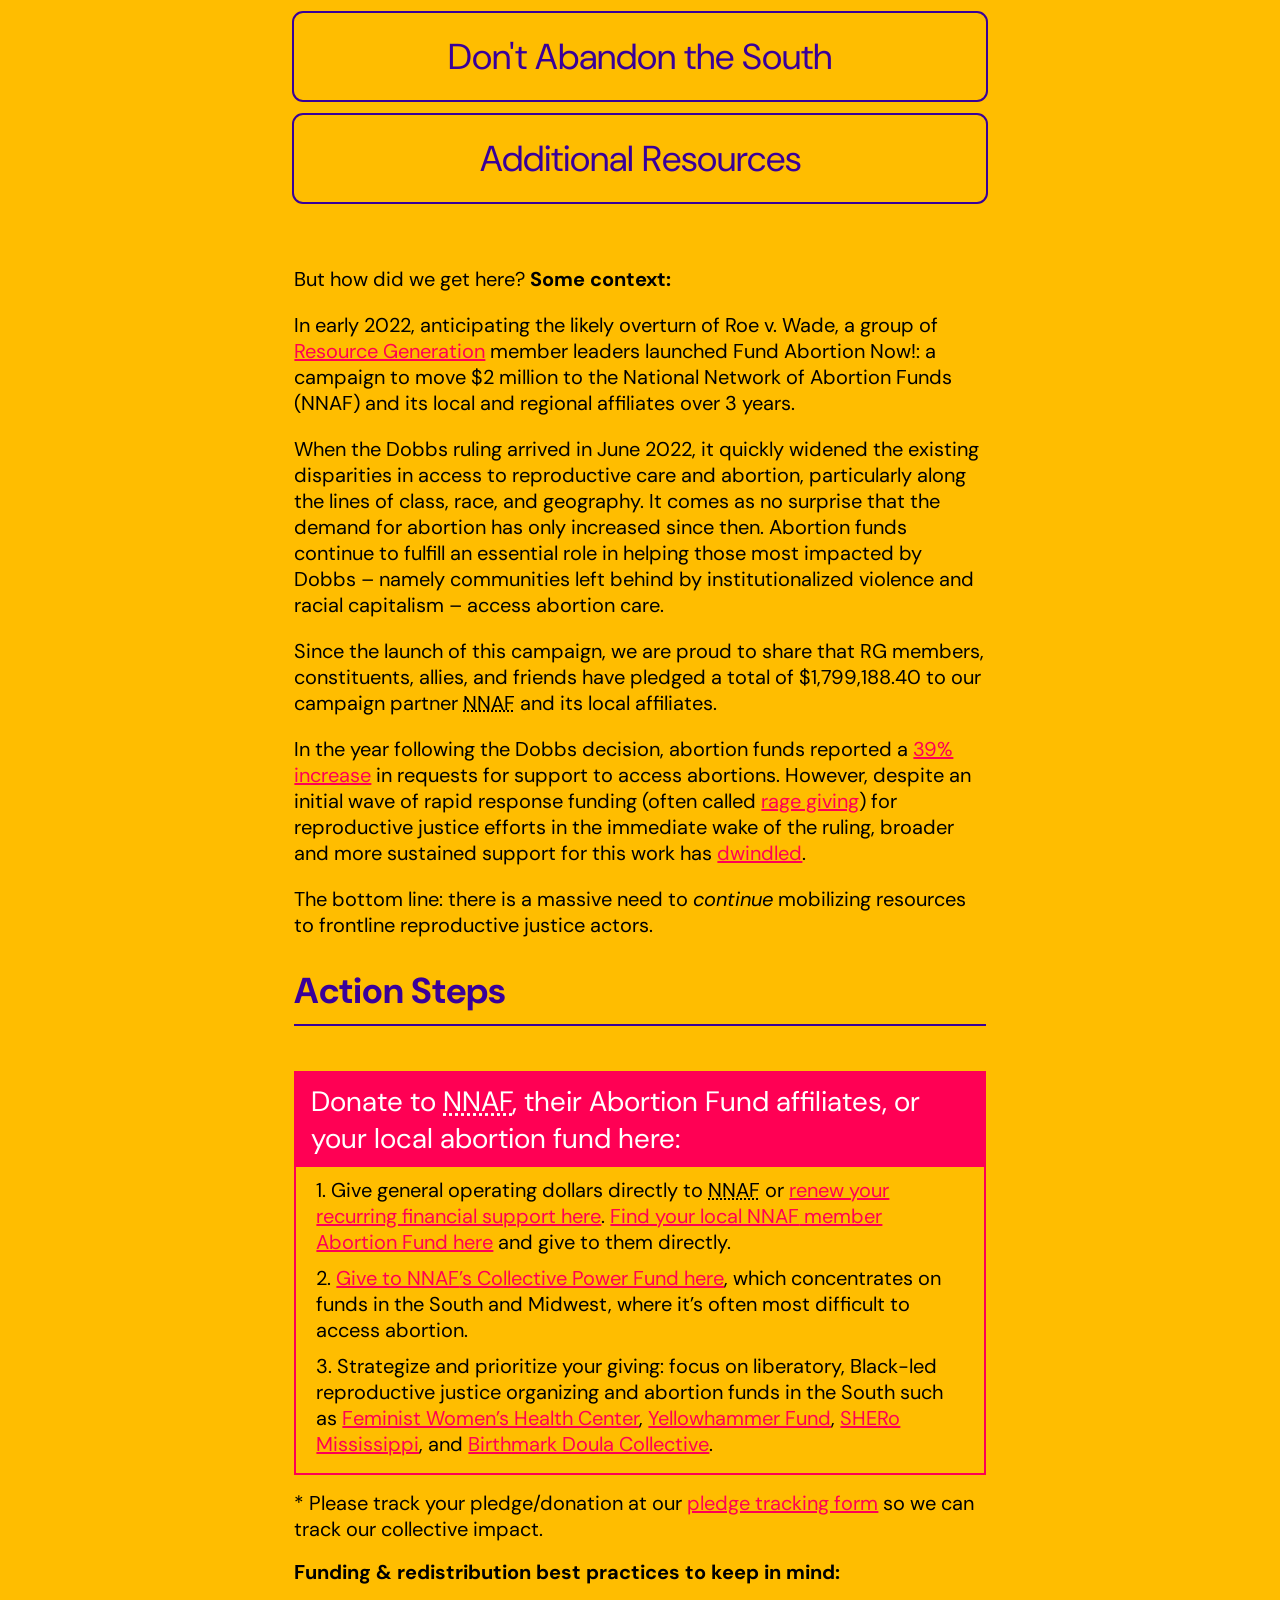
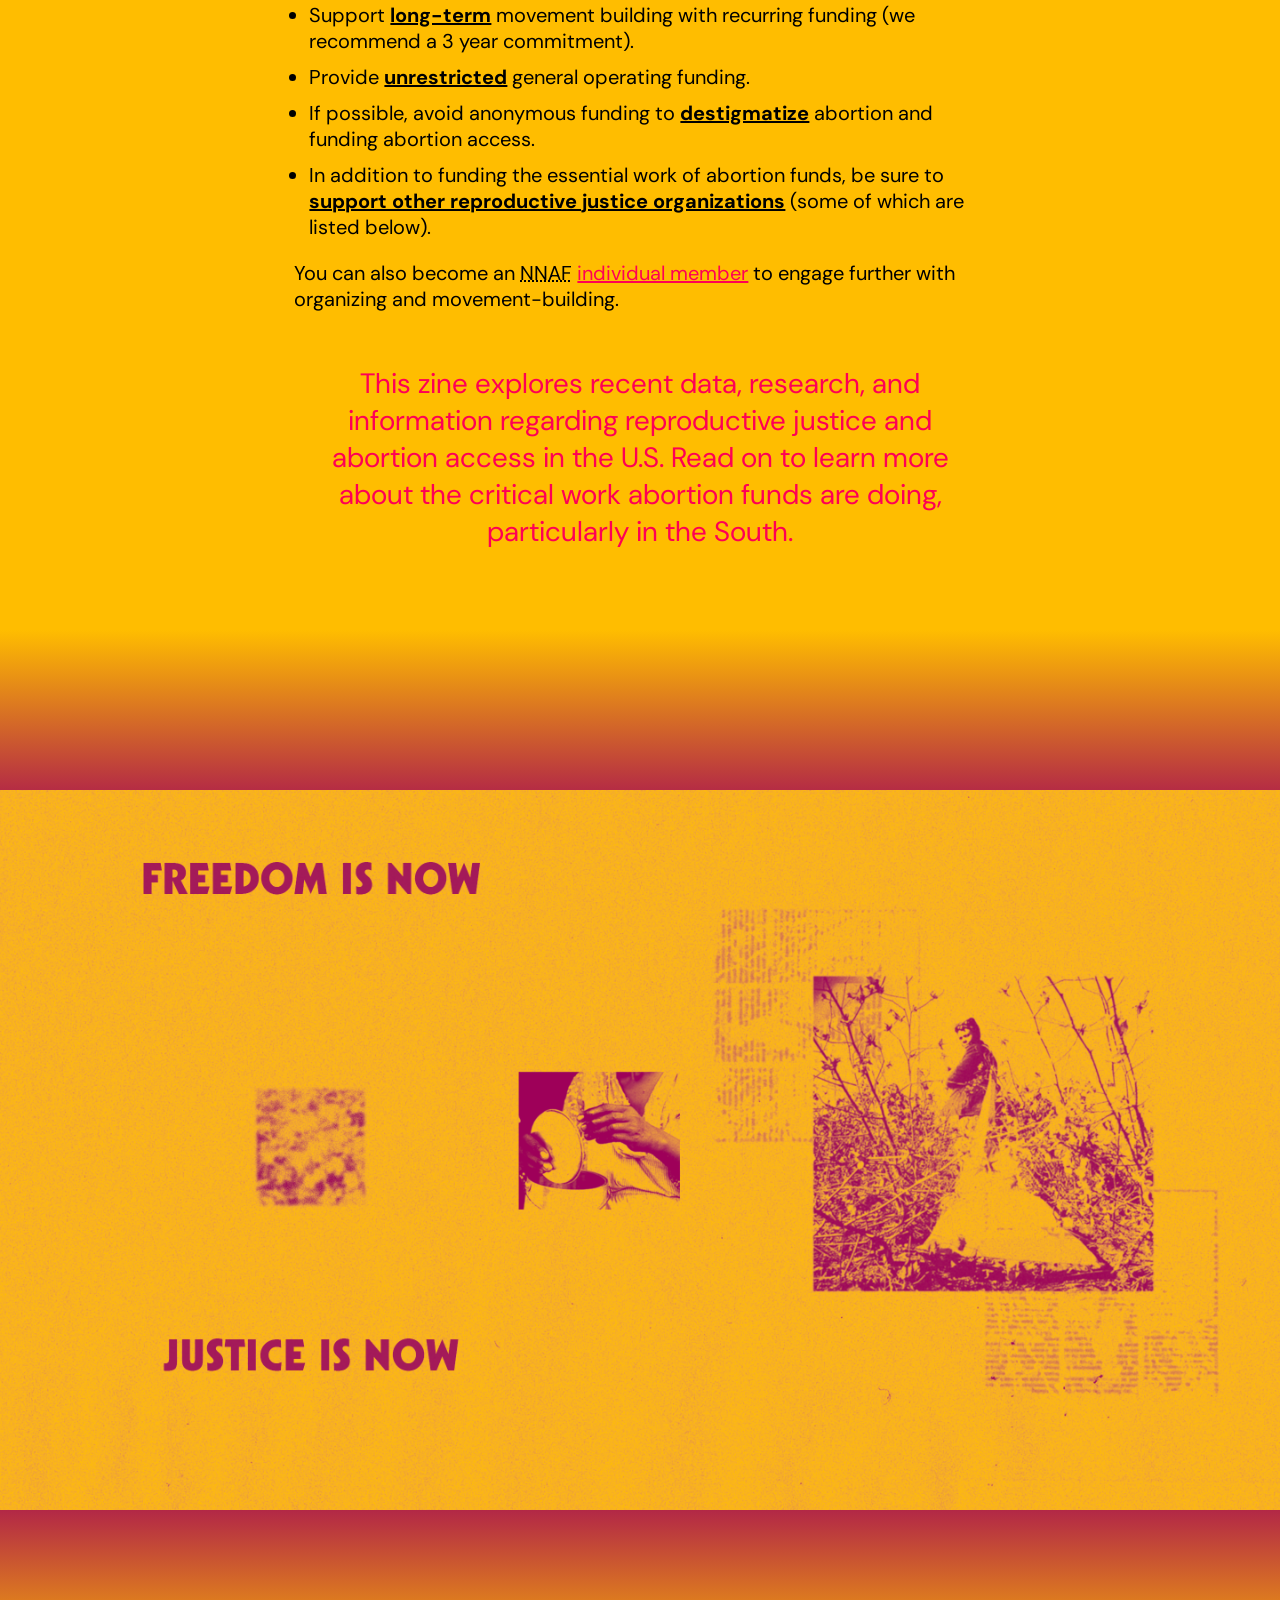
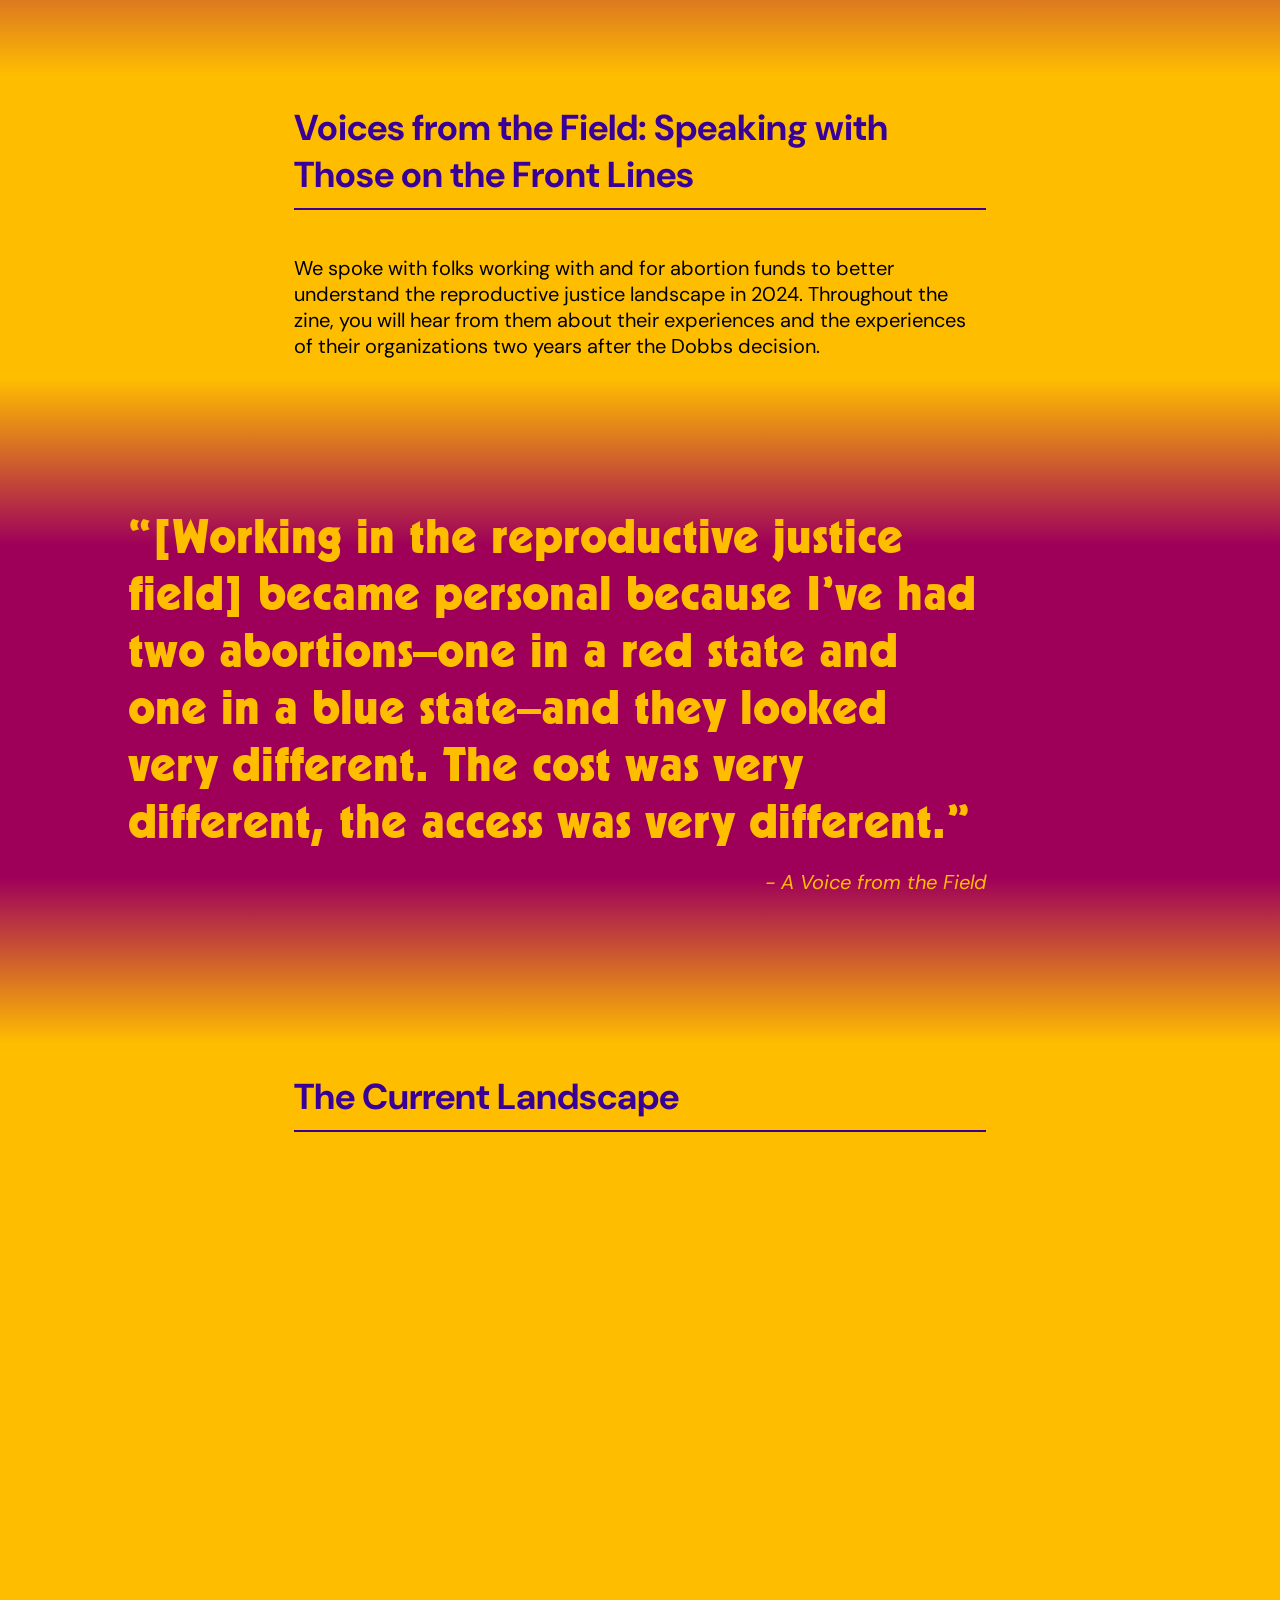
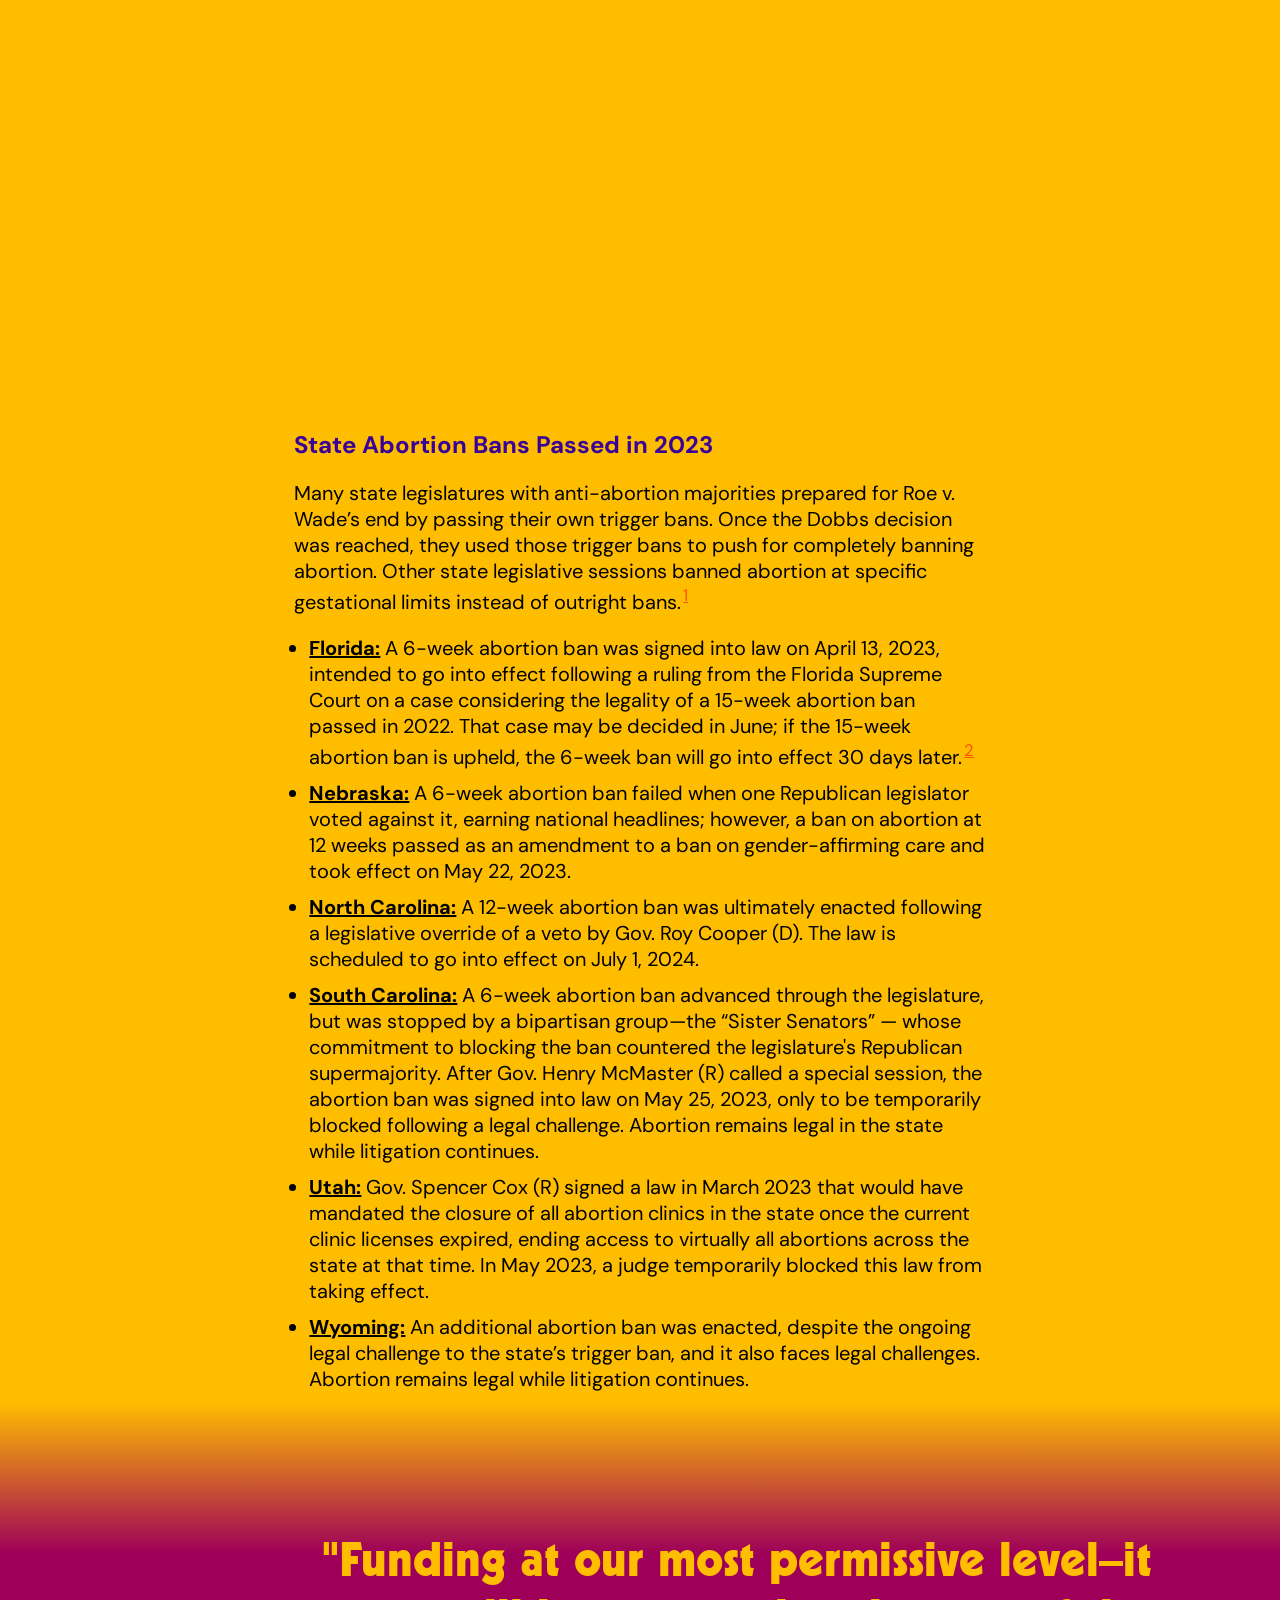
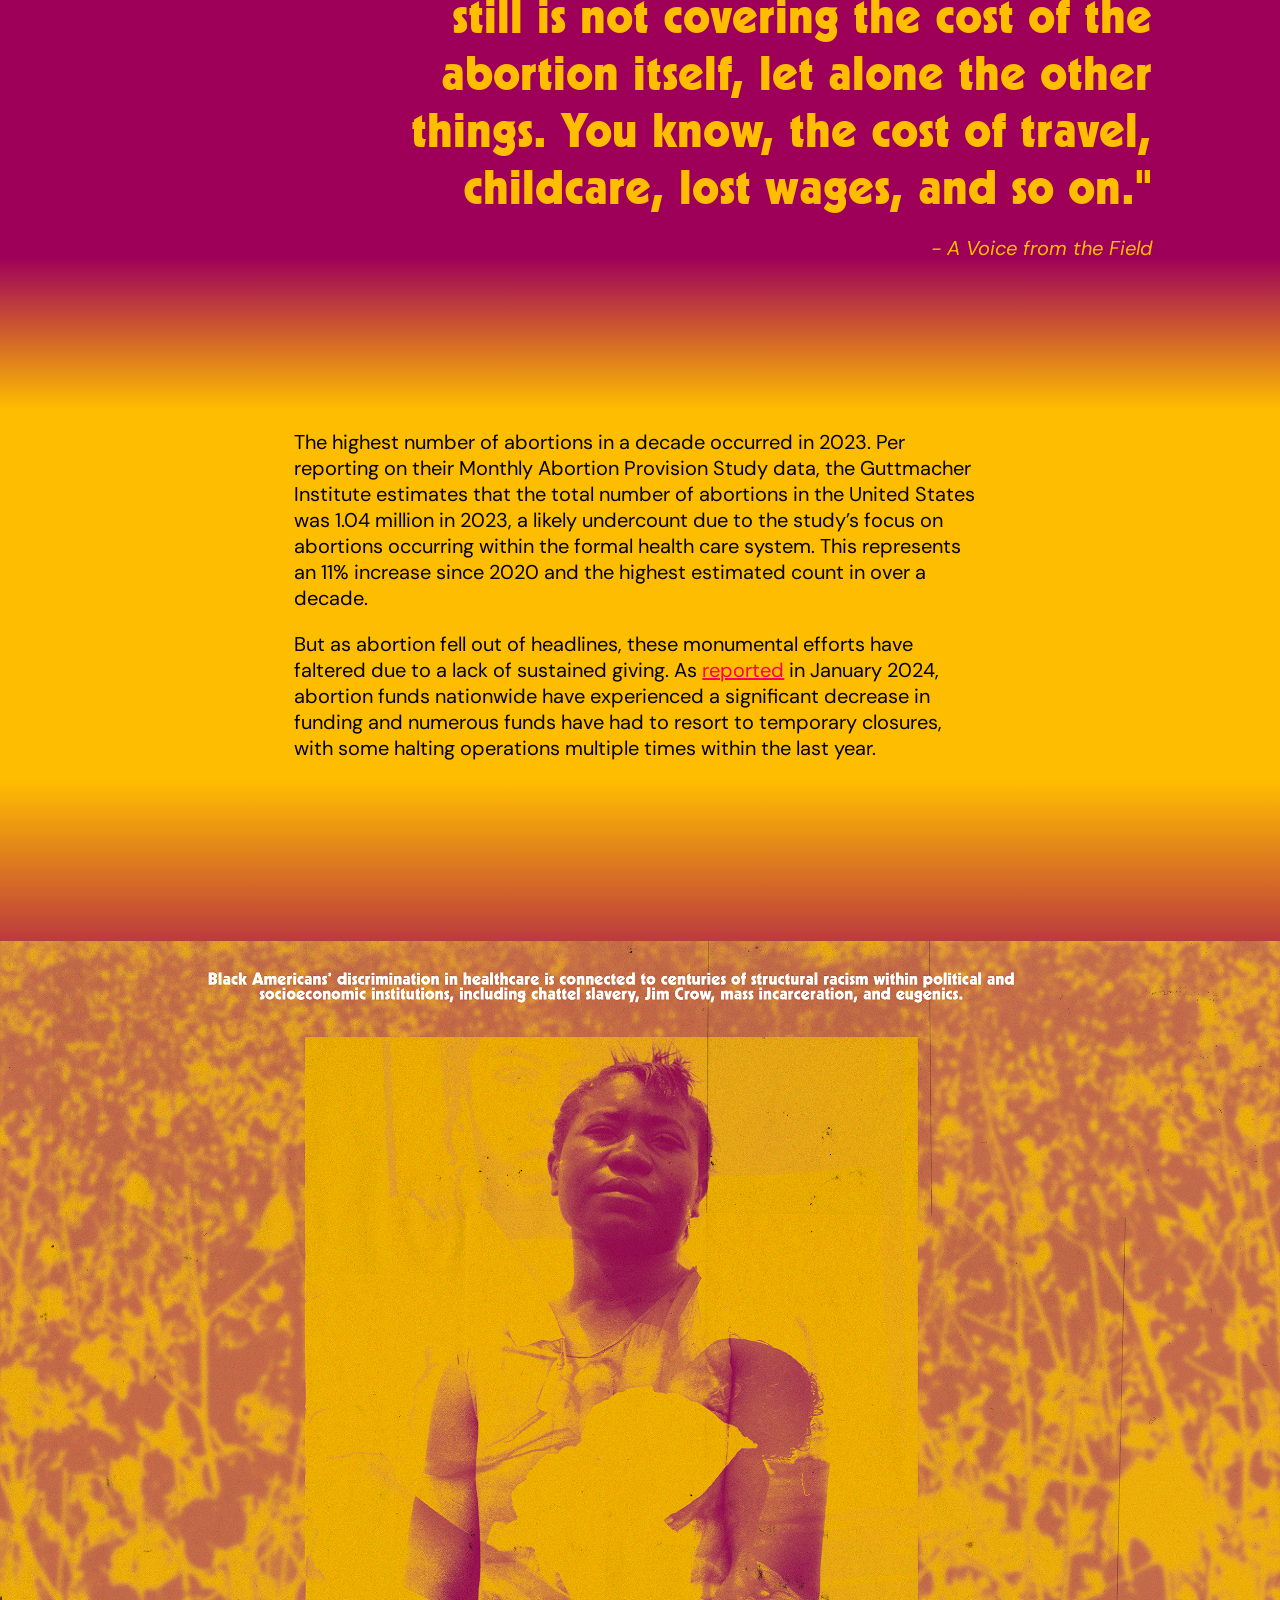
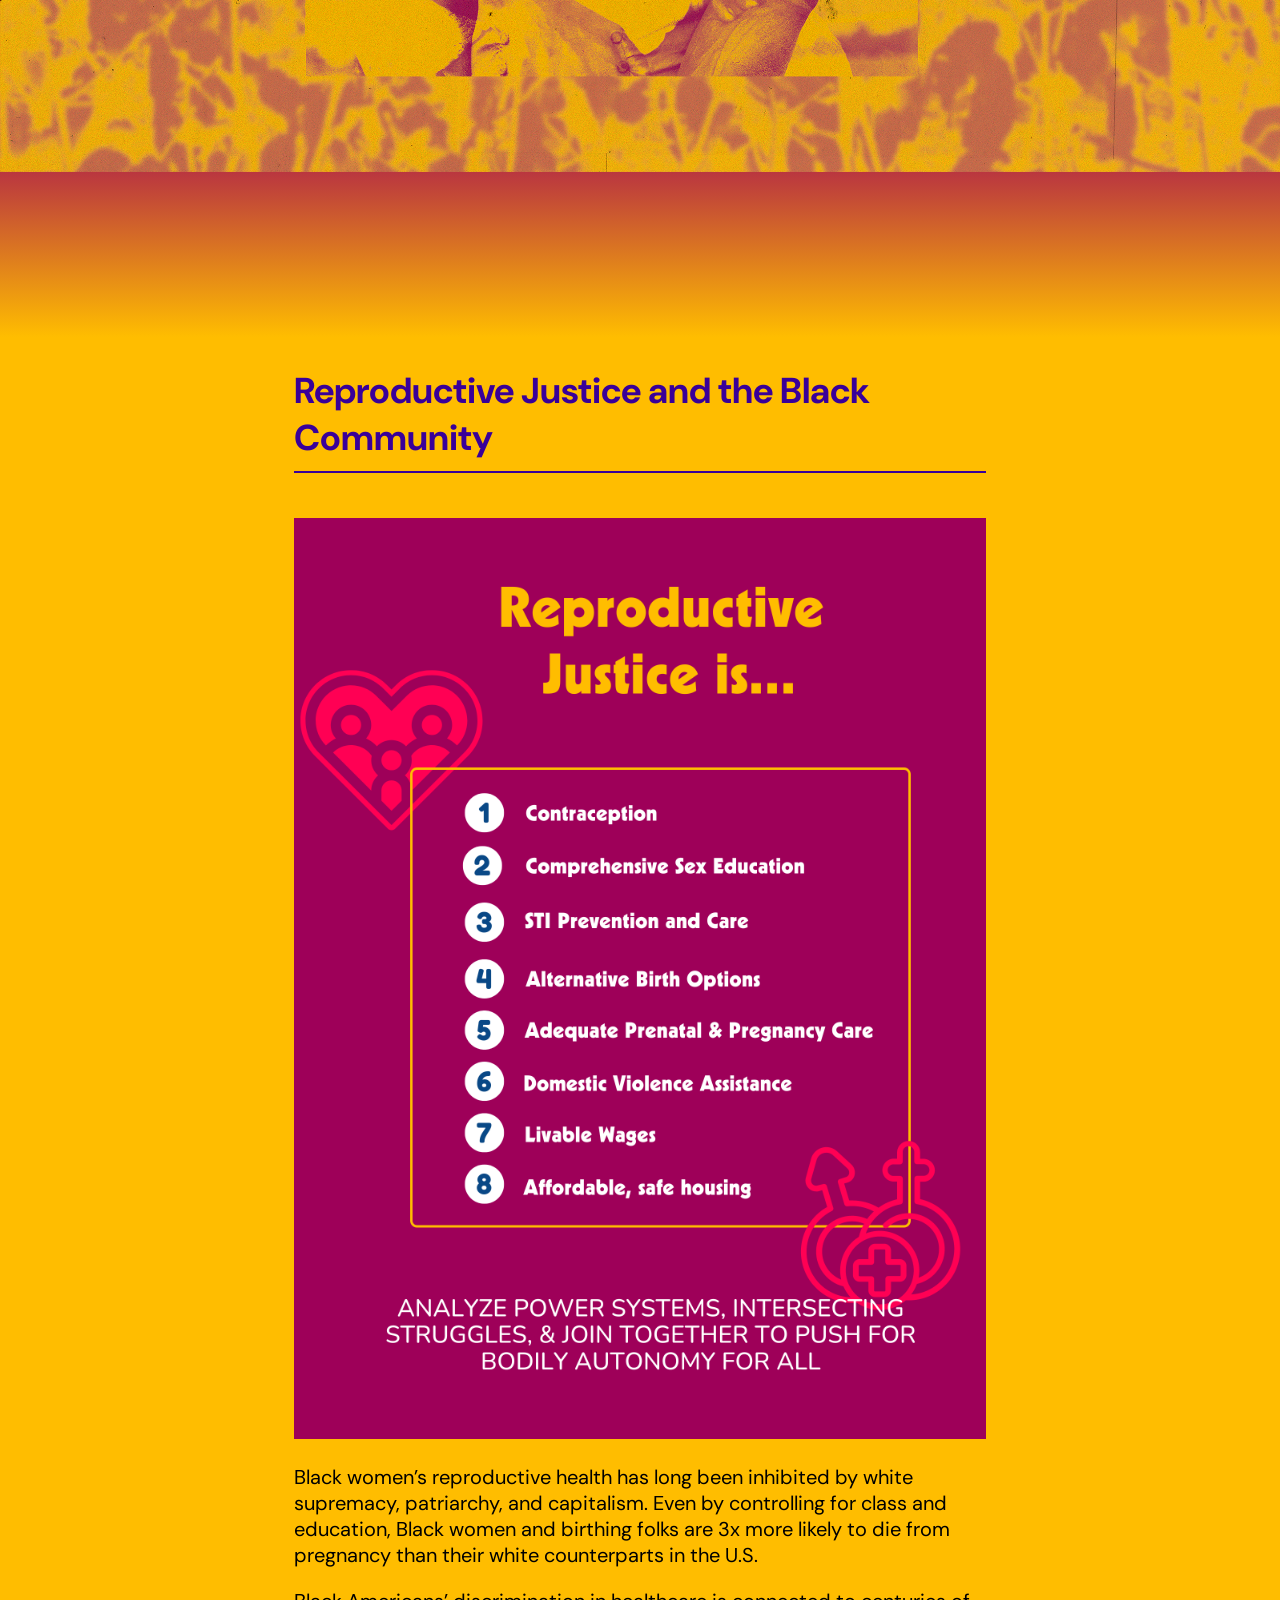
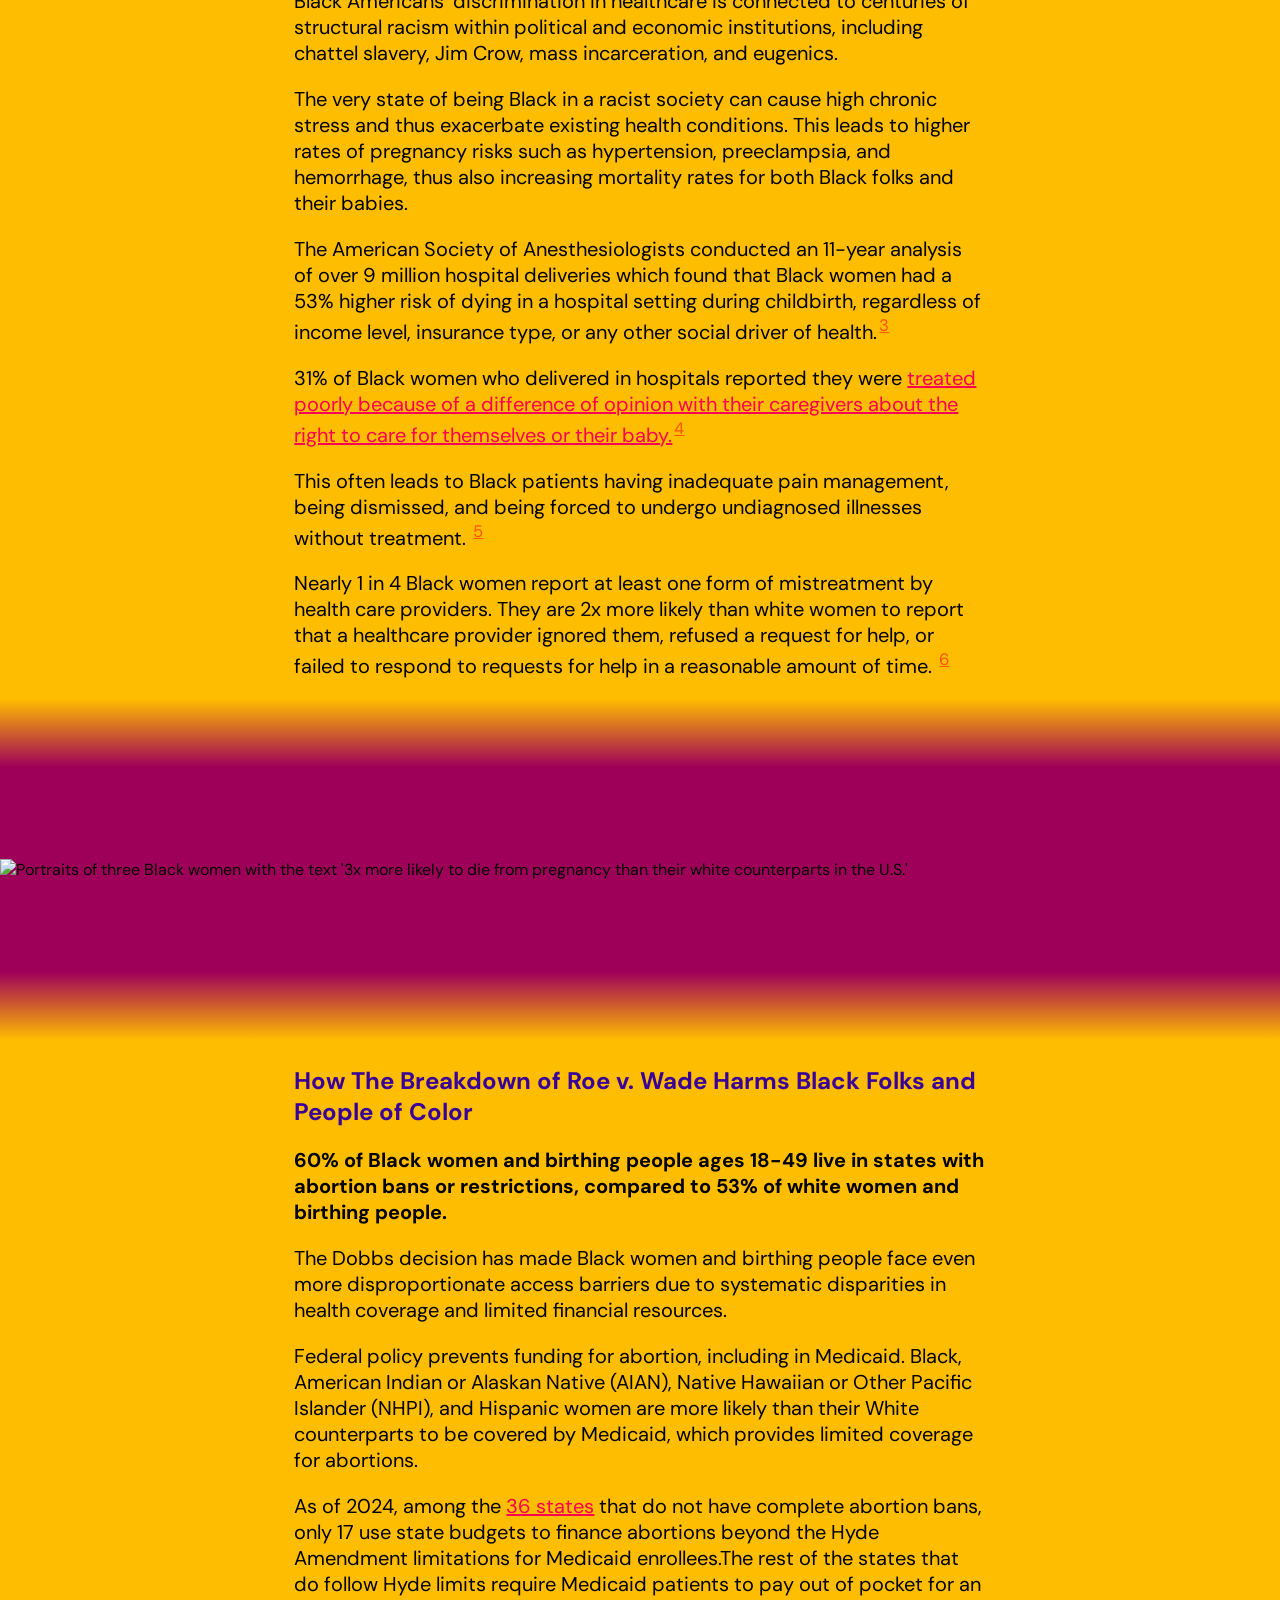
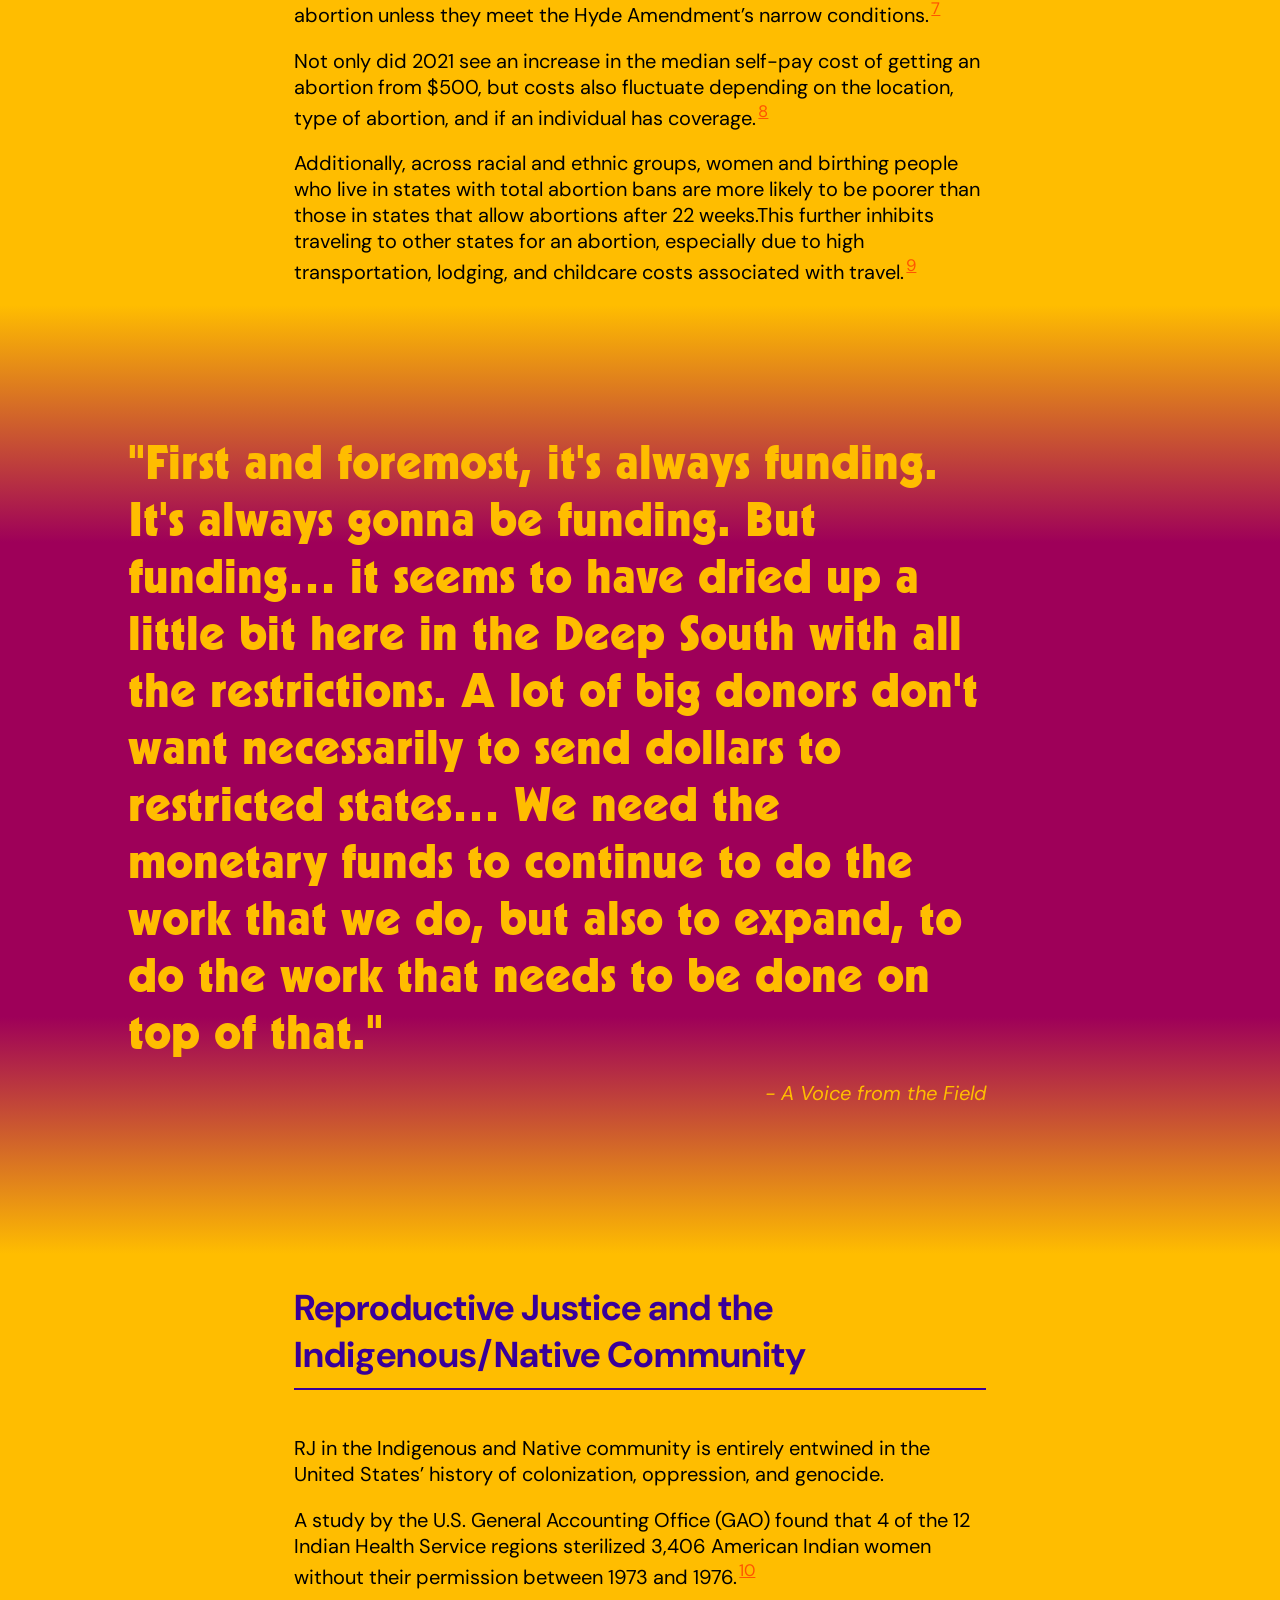
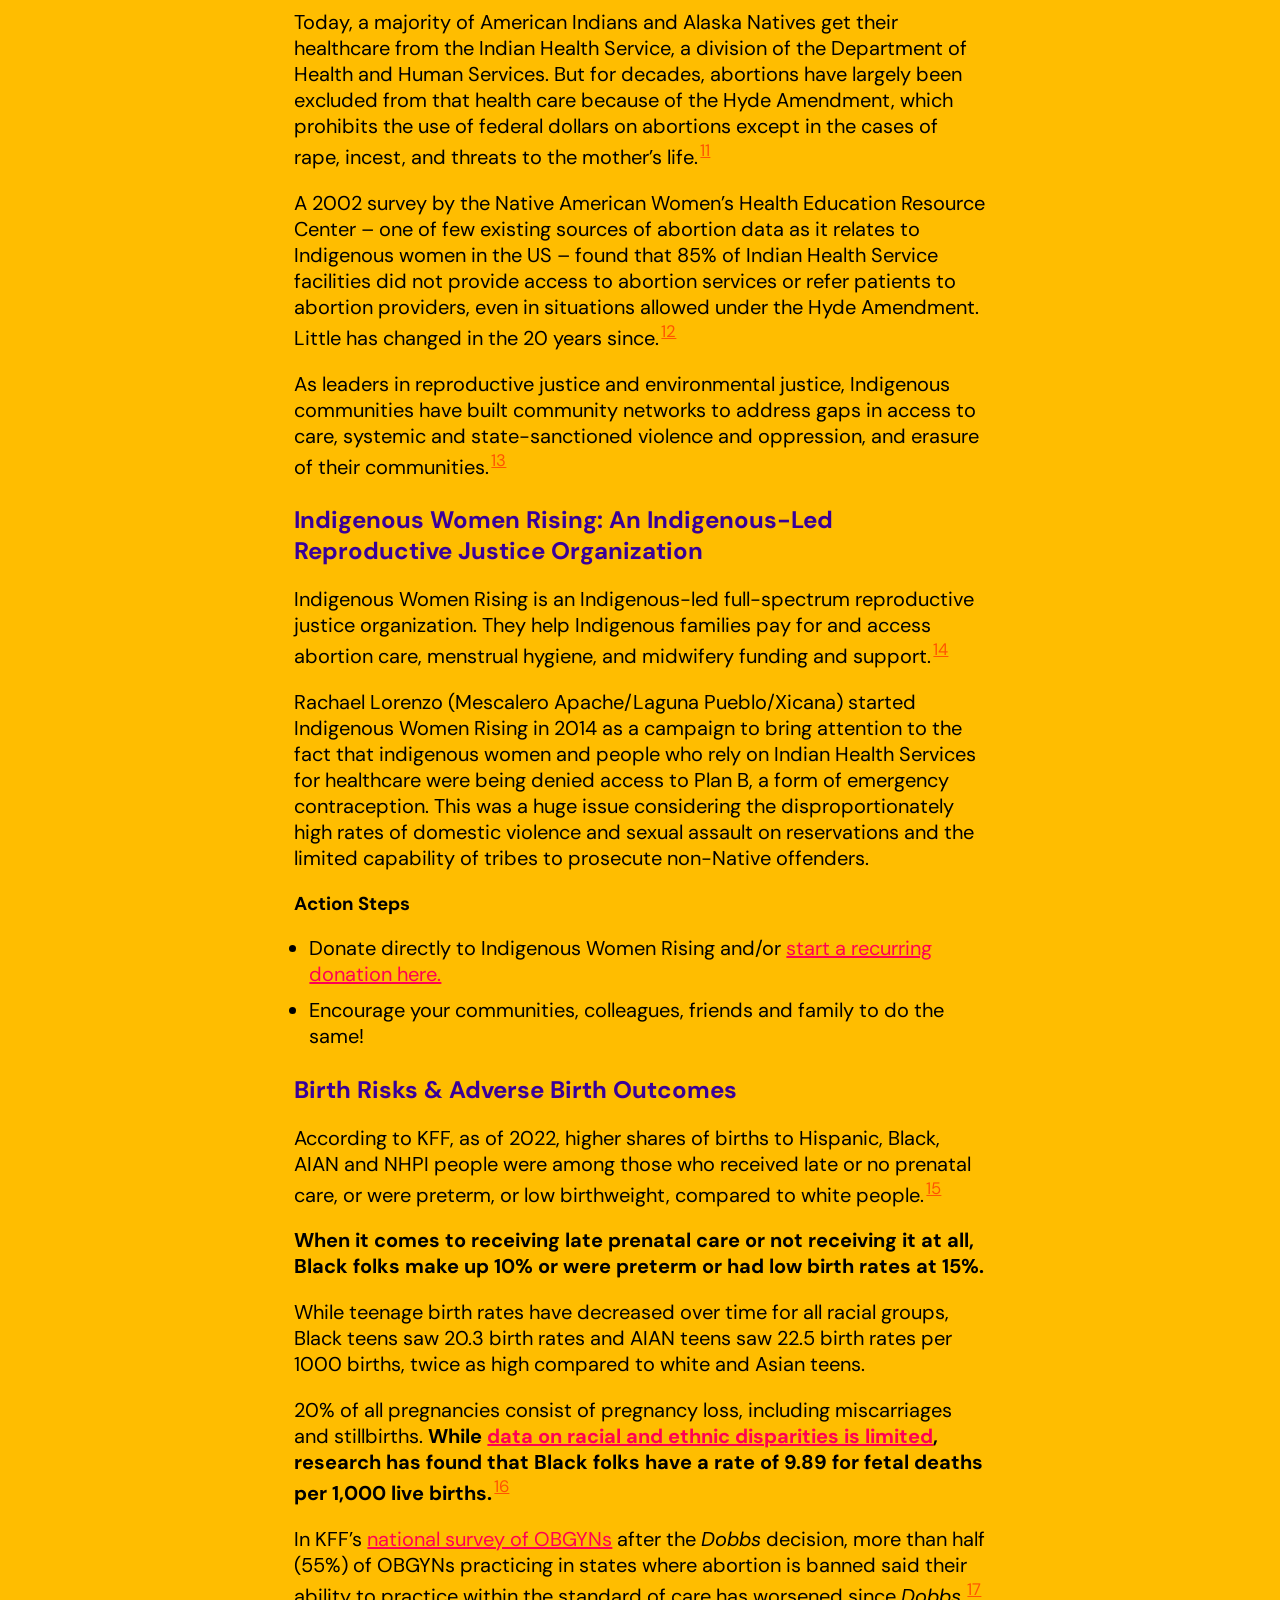
==== commit f436f795: "feat: final touches and alt text" ====
--- a/index.html
+++ b/index.html
@@ -28,8 +28,8 @@
     </header>
 
     <nav class="zine-nav">
-      <a class="selected-zine" href="#"><p>Issue #2</p><p>October 01, 2024</p></a>
-      <a href="./zineOne.html"><p>Issue #1</p><p>July 25, 2022</p></a>
+      <a class="selected-zine" href="#"><p>Issue #2</p></a>
+      <a href="./zineOne.html"><p>Issue #1</p></a>
     </nav>
 
     <!-- FAN ZINE TWO MAIN -->
@@ -49,6 +49,7 @@
                 <a href="#fundingaction" class="jump">Action Steps</a>
                 <a href="#currentlandscape" class="jump">The Current Landscape</a>
                 <a href="#reprojusticeblackcomm" class="jump">Reproductive Justice and the Black Community</a>
+                <a href="#indigenousreprojustice" class="jump">Reproductive Justice and the Indigenous/Native Community</a>
                 <a href="#dontabandonthesouth" class="jump">Don't Abandon the South</a>
                 <a href="#addlresources" class="jump">Additional Resources</a>
             </nav>
@@ -60,7 +61,7 @@
             </p>
             <p>
                 In early 2022, anticipating the likely overturn of Roe v. Wade, a group of 
-                <a href="https://resourcegeneration.org/">Resource Generation</a> member leaders 
+                <a href="https://resourcegeneration.org/" target="_blank">Resource Generation</a> member leaders 
                 launched Fund Abortion Now!: a campaign to move $2 million to the National 
                 Network of Abortion Funds (NNAF) and its local and regional affiliates over 3 years. 
             </p>
@@ -78,11 +79,11 @@
             </p>
             <p>
                 In the year following the Dobbs decision, abortion funds reported a 
-                <a href="https://abortionfunds.org/wp-content/uploads/2024/01/NNAF_Roe-Anniversary-Press-Release_1.9.23-1.pdf">39% increase</a> 
+                <a href="https://abortionfunds.org/wp-content/uploads/2024/01/NNAF_Roe-Anniversary-Press-Release_1.9.23-1.pdf" target="_blank">39% increase</a> 
                 in requests for support to access abortions. However, despite an initial wave of rapid response funding 
-                (often called <a href="https://apnews.com/article/rage-giving-abortion-funding-dobbs-anniversary-roe-6219531732924d64db5b70d9c2a04d3d">rage giving</a>) 
+                (often called <a href="https://apnews.com/article/rage-giving-abortion-funding-dobbs-anniversary-roe-6219531732924d64db5b70d9c2a04d3d" target="_blank">rage giving</a>) 
                 for reproductive justice efforts in the immediate wake of the ruling, broader and more sustained support for this work has 
-                <a href="https://abortionfunds.org/wp-content/uploads/2024/01/NNAF_Roe-Anniversary-Press-Release_1.9.23-1.pdf">dwindled</a>.
+                <a href="https://abortionfunds.org/wp-content/uploads/2024/01/NNAF_Roe-Anniversary-Press-Release_1.9.23-1.pdf" target="_blank">dwindled</a>.
             </p>
             <p>
                 The bottom line: there is a massive need to <em>continue</em> mobilizing resources to frontline reproductive justice actors. 
@@ -96,22 +97,22 @@
                 <ol role="list">
                     <li>
                         Give general operating dollars directly to <abbr title="National Network of Abortion Funds">NNAF</abbr> or 
-                        <a href="https://donate.abortionfunds.org/give/323375/#!/donation/checkout?c_src=resourcegeneration">renew your recurring 
-                        financial support here</a>. <a href="https://abortionfunds.org/find-a-fund/">Find your local 
+                        <a href="https://donate.abortionfunds.org/give/323375/#!/donation/checkout?c_src=resourcegeneration" target="_blank">renew your recurring 
+                        financial support here</a>. <a href="https://abortionfunds.org/find-a-fund/" target="_blank">Find your local 
                         <abbr title="National Network of Abortion Funds">NNAF</abbr> member Abortion Fund here</a> and give to them directly.
                     </li>
                     <li>
-                        <a href="https://donate.abortionfunds.org/give/324729/#!/donation/checkout?c_src=resourcegenerationcpf">Give 
+                        <a href="https://donate.abortionfunds.org/give/324729/#!/donation/checkout?c_src=resourcegenerationcpf" target="_blank">Give 
                         to <abbr title="National Network of Abortion Funds">NNAF</abbr>’s Collective Power Fund here</a>, which 
                         concentrates on funds in the South and Midwest, where it’s often most difficult to access abortion. 
                     </li>
                     <li>
                         Strategize and prioritize your giving: focus on liberatory, Black-led reproductive justice organizing 
                         and abortion funds in the South such as 
-                        <a href="https://feministcenter.org/">Feminist Women’s Health Center</a>, 
-                        <a href="https://www.yellowhammerfund.org/">Yellowhammer Fund</a>, 
-                        <a href="https://www.sheroms.org/">SHERo Mississippi</a>, and 
-                        <a href="https://www.birthmarkdoulas.com/">Birthmark Doula Collective</a>. 
+                        <a href="https://feministcenter.org/" target="_blank">Feminist Women’s Health Center</a>, 
+                        <a href="https://www.yellowhammerfund.org/" target="_blank">Yellowhammer Fund</a>, 
+                        <a href="https://www.sheroms.org/" target="_blank">SHERo Mississippi</a>, and 
+                        <a href="https://www.birthmarkdoulas.com/" target="_blank">Birthmark Doula Collective</a>. 
                     </li>
                 </ol>
             </div>
@@ -134,7 +135,7 @@
                 </ul>
                 <p>
                     You can also become an <abbr title="National Network of Abortion Funds">NNAF</abbr> 
-                    <a href="https://abortionfunds.org/get-involved/become-an-individual-member/">individual member</a> 
+                    <a href="https://abortionfunds.org/get-involved/become-an-individual-member/" target="_blank">individual member</a> 
                     to engage further with organizing and movement-building.
                 </p>
             </div>
@@ -149,7 +150,8 @@
         </section>
 
         <div class="image-wrapper">
-            <img src="./zineTwo/assets/Freedom is Now.png" width="100%" />
+            <img src="./zineTwo/assets/Freedom is Now.png" width="100%" 
+                alt="Images of Black women and newspaper print with the words 'Freedom is Now, Justice is Now'."/>
         </div>
 
         <section id="voicesfromthefield">
@@ -166,6 +168,7 @@
             “[Working in the reproductive justice field] became personal because 
             I’ve had two abortions–one in a red state and one in a blue state–and they 
             looked very different. The cost was very different, the access was very different.”
+            <p>- A Voice from the Field</p>
         </div>
 
         <!-- SECTION 1: ABORTION BANS -->
@@ -232,6 +235,7 @@
             "Funding at our most permissive level–it still is not covering the 
             cost of the abortion itself, let alone the other things. You know, 
             the cost of travel, childcare, lost wages, and so on."
+            <p>- A Voice from the Field</p>
         </div>
 
         <section>
@@ -244,7 +248,7 @@
             </p>
             <p>
                 But as abortion fell out of headlines, these monumental efforts have faltered due 
-                to a lack of sustained giving. As <a href="https://www.statnews.com/2024/01/23/abortion-fund-warning-demand-up-donations-down/">reported</a> 
+                to a lack of sustained giving. As <a href="https://www.statnews.com/2024/01/23/abortion-fund-warning-demand-up-donations-down/" target="_blank">reported</a> 
                 in January 2024, abortion funds nationwide have experienced a significant decrease in funding and 
                 numerous funds have had to resort to temporary closures, with some halting operations multiple 
                 times within the last year.
@@ -252,12 +256,19 @@
         </section>
 
         <div class="image-wrapper">
-            <img src="./zineTwo/assets/systemic_collage 1.png" width="100%" />
+            <img src="./zineTwo/assets/systemic_collage 1.png" width="100%" 
+                alt="A Black woman overlapping a field with text that reads 'Black Americans' discrimination
+                    in healthcare is connected to centuries of structural racism within political and 
+                    socioeconomic institutions, including chattel slavery, Jim Crow, mass incarceration,
+                    and eugenics.'"/>
         </div>
 
         <section id="reprojusticeblackcomm">
             <h1 class="title">Reproductive Justice and the Black Community</h1>
-            <img src="./zineTwo/assets/RJ-101-Poster.png" width="100%" />
+            <img src="./zineTwo/assets/RJ-101-Poster.png" width="100%" 
+                alt="A graphic describing a more comprehensive definition of reproductive justice,
+                    not limited to contraception and alternative birth options, but also livable wages
+                    and affordable and safe housing."/>
             <p>
                 Black women’s reproductive health has long been inhibited by white supremacy, 
                 patriarchy, and capitalism. Even by controlling for class and education, Black 
@@ -302,7 +313,9 @@
         </section>
 
         <div class="image-wrapper">
-            <img src="./zineTwo/assets/three times more likely_college 3.png" width="100%" />
+            <img src="./zineTwo/assets/three times more likely_college 3.png" width="100%" 
+                alt="Portraits of three Black women with the text '3x more likely to die from pregnancy
+                    than their white counterparts in the U.S.'"/>
         </div>
 
         <section>
@@ -350,10 +363,11 @@
             A lot of big donors don't want necessarily to send dollars to restricted states… We need 
             the monetary funds to continue to do the work that we do, but also to expand, to do the 
             work that needs to be done on top of that."
+            <p>- A Voice from the Field</p>
         </div>
 
-        <section>
-            <h2 class="article-title">Reproductive Justice and the Indigenous/Native Community</h2>
+        <section id="indigenousreprojustice">
+            <h1 class="title">Reproductive Justice and the Indigenous/Native Community</h1>
             <p>
                 RJ in the Indigenous and Native community is entirely entwined in the United States’ 
                 history of colonization, oppression, and genocide.
@@ -461,28 +475,29 @@
             It just means that it's harder for those who are already dealing with barriers outside of healthcare barriers 
             to that type of care… In the South, we have the highest infant mortality rate as well as the highest maternity 
             mortality rate, especially in Louisiana, Alabama, Mississippi. And we're just gonna see an increase in that."
+            <p>- A Voice from the Field</p>
         </div>
 
         <section id="dontabandonthesouth">
             <h1 class="title">Don't Abandon the South</h1>
             <p>
                 The South is home to some of the most oppressive and restrictive laws regarding abortion and more 
-                than half of the Black population in the United States<sup id="rfn20"><a href="#fn20">20</a></sup>. 
+                than half of the Black population in the United States.<sup id="rfn20"><a href="#fn20">20</a></sup> 
                 In Alabama, Arkansas, Kentucky, Louisiana, Mississippi, and Tennessee, trigger laws enacted by state 
-                legislatures in the months after the Dobbs decision banned abortion with few exceptions<sup id="rfn21"><a href="#fn21">21</a></sup>. 
+                legislatures in the months after the Dobbs decision banned abortion with few exceptions.<sup id="rfn21"><a href="#fn21">21</a></sup> 
                 As a result, individuals seeking abortions in states such as Texas, Louisiana, Mississippi, and 
-                Arkansas must travel over 200 miles in order to receive care<sup id="rfn22"><a href="#fn22">22</a></sup>. 
+                Arkansas must travel over 200 miles in order to receive care.<sup id="rfn22"><a href="#fn22">22</a></sup> 
                 Additionally, these restrictions are creating maternity deserts, which means that many counties in a 
                 state lack maternity care or obstetricians. For example, 46% of counties in Texas are considered a 
                 maternity desert, and pregnant people have to travel an average of 30 miles to find a doctor or 70 miles 
-                to access a birthing hospital<sup id="rfn23"><a href="#fn23">23</a></sup>. 
+                to access a birthing hospital.<sup id="rfn23"><a href="#fn23">23</a></sup> 
             </p>
             <p>
                 Abortion funds in states like Tennessee, Alabama, Mississippi, and Georgia have seen funders 
                 and major philanthropic organizations reduce or completely take away funding, but these funds 
                 continue to find ways to connect folks seeking abortions to out-of-state care. Funders redirecting 
                 money to states with less extreme laws means that people living in 40% of the country will have 
-                little to no access to abortion care<sup id="rfn24"><a href="#fn24">24</a></sup>.
+                little to no access to abortion care.<sup id="rfn24"><a href="#fn24">24</a></sup>
             </p>
             <p>
                 In April of 2024, Fund Abortion Now! hosted a “Don’t Abandon the South” webinar. Panelists from 
@@ -508,7 +523,7 @@
             <p>
                 In the face of oppressive policies, funds in the South are getting creative. One fund in Tennessee pumped 
                 thousands of dollars into out-of-state clinics with the sole purpose of getting care for over one thousand 
-                Tennesseans<sup id="rfn25"><a href="#fn25">25</a></sup>. Others like the Frontera Fund in Texas are partnering 
+                Tennesseans.<sup id="rfn25"><a href="#fn25">25</a></sup> Others like the Frontera Fund in Texas are partnering 
                 with organizations to provide other reproductive care services such as gender-affirming care and cancer 
                 screenings. Funders should focus on the South. A long-term investment in abortion funds in these states 
                 ensures that organizations like the Yellowhammer Fund, SHERo Mississippi, Feminist Women’s Health Center, 
@@ -520,20 +535,11 @@
         <div class="quote quote-left">
             “Working directly with local organizations like ours can make all the difference. It makes a difference 
             for the entire community.”
+            <p>- A Voice from the Field</p>
         </div>
 
         <section>
-            <p>You can find more additional resources to support Black women and pregnant folks below:</p>
-            <ul>
-                <li><a href="https://www.sistersong.net/about-x2" target="_blank">SisterSong</a></li>
-                <li><a href="https://linktr.ee/natalstories" target="_blank">NATAL</a></li>
-                <li><a href="https://www.sapiens.org/culture/dana-ain-davis-reproductive-justice/" target="_blank">Broadening Demands for Reproductive Justice by Marlaina Martin</a></li>
-                <li><a href="https://www.amazon.com/Reproductive-Injustice-Pregnancy-Premature-Anthropologies/dp/1479853577" target="_blank">Reproductive Injustice: Racism, Pregnancy, and Premature Birth (Anthropologies of American Medicine: Culture, Power, and Practice, 7) by Dr. Dána-Ain Davis</a></li>
-                <li><a href="https://ugapress.org/book/9780820354750/medical-bondage/" target="_blank">Medical Bondage: Race, Gender, and the Origins of American Gynecology by Dr. Deirdre Cooper Owens</a></li>
-                <li><a href="https://rewirenewsgroup.com/boom-lawyered/" target="_blank">Boom! Lawyered Podcast</a></li>
-                <li><a href="https://www.able-sc.org/resource-library/position/an-overlooked-perspective-the-implications-of-roe-v-wade-being-overturned-for-people-with-disabilities/" target="_blank">An Overlooked Perspective: The Implications of Roe v. Wade Being Overturned for People with Disabilities</a></li>
-                <li><a href="https://blackmamasmatter.org/wp-content/uploads/2023/04/0411_BMMA_PolicyAgenda_v5.pdf" target="_blank">Black Mamas Matter: In Policy and Practice. A Policy Agenda for the Black Maternal Health, Rights, and Justice Movement.</a></li>
-            </ul>
+            
         </section>
 
         <!-- ADDITIONAL RESOURCES -->
@@ -542,7 +548,18 @@
                 <input id="tab-1" type="checkbox">
                 <label for="tab-1">Additional Resources</label>
                 <div class="tab-content">
-                    <div class="orgs">Check out some other organizations who are working across the Reproductive Justice landscape:</div>
+                    <h3>You can find more additional resources to support Black women and pregnant folks below:</h3>
+                    <ul>
+                        <li><a href="https://www.sistersong.net/about-x2" target="_blank">SisterSong</a></li>
+                        <li><a href="https://linktr.ee/natalstories" target="_blank">NATAL</a></li>
+                        <li><a href="https://www.sapiens.org/culture/dana-ain-davis-reproductive-justice/" target="_blank">Broadening Demands for Reproductive Justice by Marlaina Martin</a></li>
+                        <li><a href="https://www.amazon.com/Reproductive-Injustice-Pregnancy-Premature-Anthropologies/dp/1479853577" target="_blank">Reproductive Injustice: Racism, Pregnancy, and Premature Birth (Anthropologies of American Medicine: Culture, Power, and Practice, 7) by Dr. Dána-Ain Davis</a></li>
+                        <li><a href="https://ugapress.org/book/9780820354750/medical-bondage/" target="_blank">Medical Bondage: Race, Gender, and the Origins of American Gynecology by Dr. Deirdre Cooper Owens</a></li>
+                        <li><a href="https://rewirenewsgroup.com/boom-lawyered/" target="_blank">Boom! Lawyered Podcast</a></li>
+                        <li><a href="https://www.able-sc.org/resource-library/position/an-overlooked-perspective-the-implications-of-roe-v-wade-being-overturned-for-people-with-disabilities/" target="_blank">An Overlooked Perspective: The Implications of Roe v. Wade Being Overturned for People with Disabilities</a></li>
+                        <li><a href="https://blackmamasmatter.org/wp-content/uploads/2023/04/0411_BMMA_PolicyAgenda_v5.pdf" target="_blank">Black Mamas Matter: In Policy and Practice. A Policy Agenda for the Black Maternal Health, Rights, and Justice Movement.</a></li>
+                    </ul>
+                    <h3>Check out some other organizations who are working across the Reproductive Justice landscape:</h3>
                     <div class="resourcelist">
                       <ul>
                         <li><a href="https://abortioncarenetwork.org/" target="_blank">Abortion Care Network</a></li>
@@ -561,7 +578,7 @@
                         <li><a href="https://amplify-ga.org/" target="_blank">Amplify Georgia Collaborative</a></li>
                       </ul>
                     </div>
-                    <div class="orgs">If you’d like to learn more about Reproductive Justice and abortion access, check out some of the following resources:</div>
+                    <h3>If you’d like to learn more about Reproductive Justice and abortion access, check out some of the following resources:</h3>
                     <div class="resourcelist">
                       <h3>Reproductive (in)Justice</h3>
                       <ul>
@@ -660,7 +677,7 @@
                 <label for="tab-2">Endnotes</label>
                 <div class="tab-content">
                     <ul role="list">
-                        <li id="fn1"><a href="" target="_blank">TBD</a> <a class="fn-return" href="#rfn1">↩</a></li>
+                        <li id="fn1"><a href="https://www.guttmacher.org/2023/06/state-abortion-policy-landscape-one-year-post-roe" target="_blank">The State Abortion Policy Landscape One Year Post-Roe</a> <a class="fn-return" href="#rfn1">↩</a></li>
                         <li id="fn2"><a href="https://www.guttmacher.org/2023/06/state-abortion-policy-landscape-one-year-post-roe" target="_blank">The State Abortion Policy Landscape One Year Post-Roe</a> <a class="fn-return" href="#rfn2">↩</a></li>
                         <li id="fn3"><a href="https://www.asahq.org/about-asa/newsroom/news-releases/2022/10/systemic-racism-plays-role-in-much-higher-maternal-mortality-rate-among-black-women" target="_blank">American Society of Anesthesiologists. “Systemic Racism Plays Role in Much Higher Maternal Mortality Rate among Black Women,” October 22, 2022</a> <a class="fn-return" href="#rfn3">↩</a></li>
                         <li id="fn4"><a href="https://reproductive-health-journal.biomedcentral.com/articles/10.1186/s12978-019-0729-2" target="_blank">Vedam, S., Stoll, K., Taiwo, T.K. et al. The Giving Voice to Mothers study: inequity and mistreatment during pregnancy and childbirth in the United States. Reprod Health 16, 77 (2019).</a> <a class="fn-return" href="#rfn4">↩</a></li>
@@ -679,11 +696,11 @@
                         <li id="fn17">Frederiksen, B., Ranji, U., Gomez, I., & Salganicoff, A. (2023, June 21). <i>A National Survey of OBGYNs’ Experiences After Dobbs</i> | KFF. KFF.  <a href="https://www.kff.org/womens-health-policy/report/a-national-survey-of-obgyns-experiences-after-dobbs/" target="_blank">https://www.kff.org/womens-health-policy/report/a-national-survey-of-obgyns-experiences-after-dobbs/</a><a class="fn-return" href="#rfn17">↩</a></li>
                         <li id="fn18"><i>The Turnaway study.</i> (n.d.). ANSIRH.<a href="https://www.ansirh.org/research/ongoing/turnaway-study" target="_blank">https://www.ansirh.org/research/ongoing/turnaway-study</a> <a class="fn-return" href="#rfn18">↩</a></li>
                         <li id="fn19">Aspinwall, C., Strength in Numbers Consulting Group, & Flavin, J. (2023). <i>Pregnancy Justice | The rise of pregnancy criminalization.</i><a href="https://www.pregnancyjusticeus.org/wp-content/uploads/2023/09/4-Key-Findings.pdf" target="_blank">https://www.pregnancyjusticeus.org/wp-content/uploads/2023/09/4-Key-Findings.pdf</a> <a class="fn-return" href="#rfn19">↩</a></li>
-                        <li id="fn20"><a href="" target="_blank">TBD</a> <a class="fn-return" href="#rfn20">↩</a></li>
-                        <li id="fn21"><a href="" target="_blank">TBD</a> <a class="fn-return" href="#rfn21">↩</a></li>
-                        <li id="fn22"><a href="" target="_blank">TBD</a> <a class="fn-return" href="#rfn22">↩</a></li>
-                        <li id="fn23"><a href="" target="_blank">TBD</a> <a class="fn-return" href="#rfn23">↩</a></li>
-                        <li id="fn24"><a href="" target="_blank">TBD</a> <a class="fn-return" href="#rfn24">↩</a></li>
+                        <li id="fn20">Greenwood, S. (2024, June 20). Facts about the U.S. Black population. <i>Pew Research Center</i>.<a href="https://www.pewresearch.org/social-trends/fact-sheet/facts-about-the-us-black-population/" target="_blank">https://www.pewresearch.org/social-trends/fact-sheet/facts-about-the-us-black-population/</a> <a class="fn-return" href="#rfn20">↩</a></li>
+                        <li id="fn21"><i>The state abortion policy landscape one year Post-Roe.</i> (2024, July 10). Guttmacher Institute.<a href="https://www.guttmacher.org/2023/06/state-abortion-policy-landscape-one-year-post-roe" target="_blank">https://www.guttmacher.org/2023/06/state-abortion-policy-landscape-one-year-post-roe</a> <a class="fn-return" href="#rfn21">↩</a></li>
+                        <li id="fn22">Myers, C. (2021, July 16). <i>Myers Abortion Facility Database.</i> OSF.<a href="https://doi.org/10.17605/osf.io/8dg7r" target="_blank">https://doi.org/10.17605/osf.io/8dg7r</a> <a class="fn-return" href="#rfn22">↩</a></li>
+                        <li id="fn23">Rivera, E. (2023, August 1). Report: In almost half of Texas counties, pregnant people can’t access health care. <i>KERA News.</i><a href="https://www.keranews.org/health-wellness/2023-08-01/maternity-care-desert-texas" target="_blank">https://www.keranews.org/health-wellness/2023-08-01/maternity-care-desert-texas</a> <a class="fn-return" href="#rfn23">↩</a></li>
+                        <li id="fn24">Jackson, K., & Zamora, Z. (2023, June 28). <i>The South’s not done fighting for abortion rights. Donors, don’t abandon us.</i> Philanthropy.<a href="https://www.philanthropy.com/article/the-souths-not-done-fighting-for-abortion-rights-donors-dont-abandon-us" target="_blank">https://www.philanthropy.com/article/the-souths-not-done-fighting-for-abortion-rights-donors-dont-abandon-us</a> <a class="fn-return" href="#rfn24">↩</a></li>
                         <li id="fn25">Pfleger, P. (2023, February 20). <i>Abortion funds and clinics in the South expand their reach across state lines.</i> Marketplace. <a href="https://www.marketplace.org/2023/02/20/abortion-funds-and-clinics-in-the-south-expand-their-reach-across-state-lines/" target="_blank">https://www.marketplace.org/2023/02/20/abortion-funds-and-clinics-in-the-south-expand-their-reach-across-state-lines/</a> <a class="fn-return" href="#rfn25">↩</a></li>
                     </ul>
                 </div>
--- a/zineTwo/zineTwo.css
+++ b/zineTwo/zineTwo.css
@@ -77,6 +77,11 @@
   );
 }
 
+.quote p {
+  text-align: right;
+  font-style: italic;
+}
+
 .quote-left {
   text-align: left;
   padding-right: 23%;
@@ -189,4 +194,16 @@
   header {
     margin-bottom: 2rem;
   }
+
+  .quote {
+    font-size: 1.5em;
+  }
+
+  .quote-left {
+    padding-right: 10%;
+  }
+  
+  .quote-right {
+    padding-left: 10%;
+  }
 }
